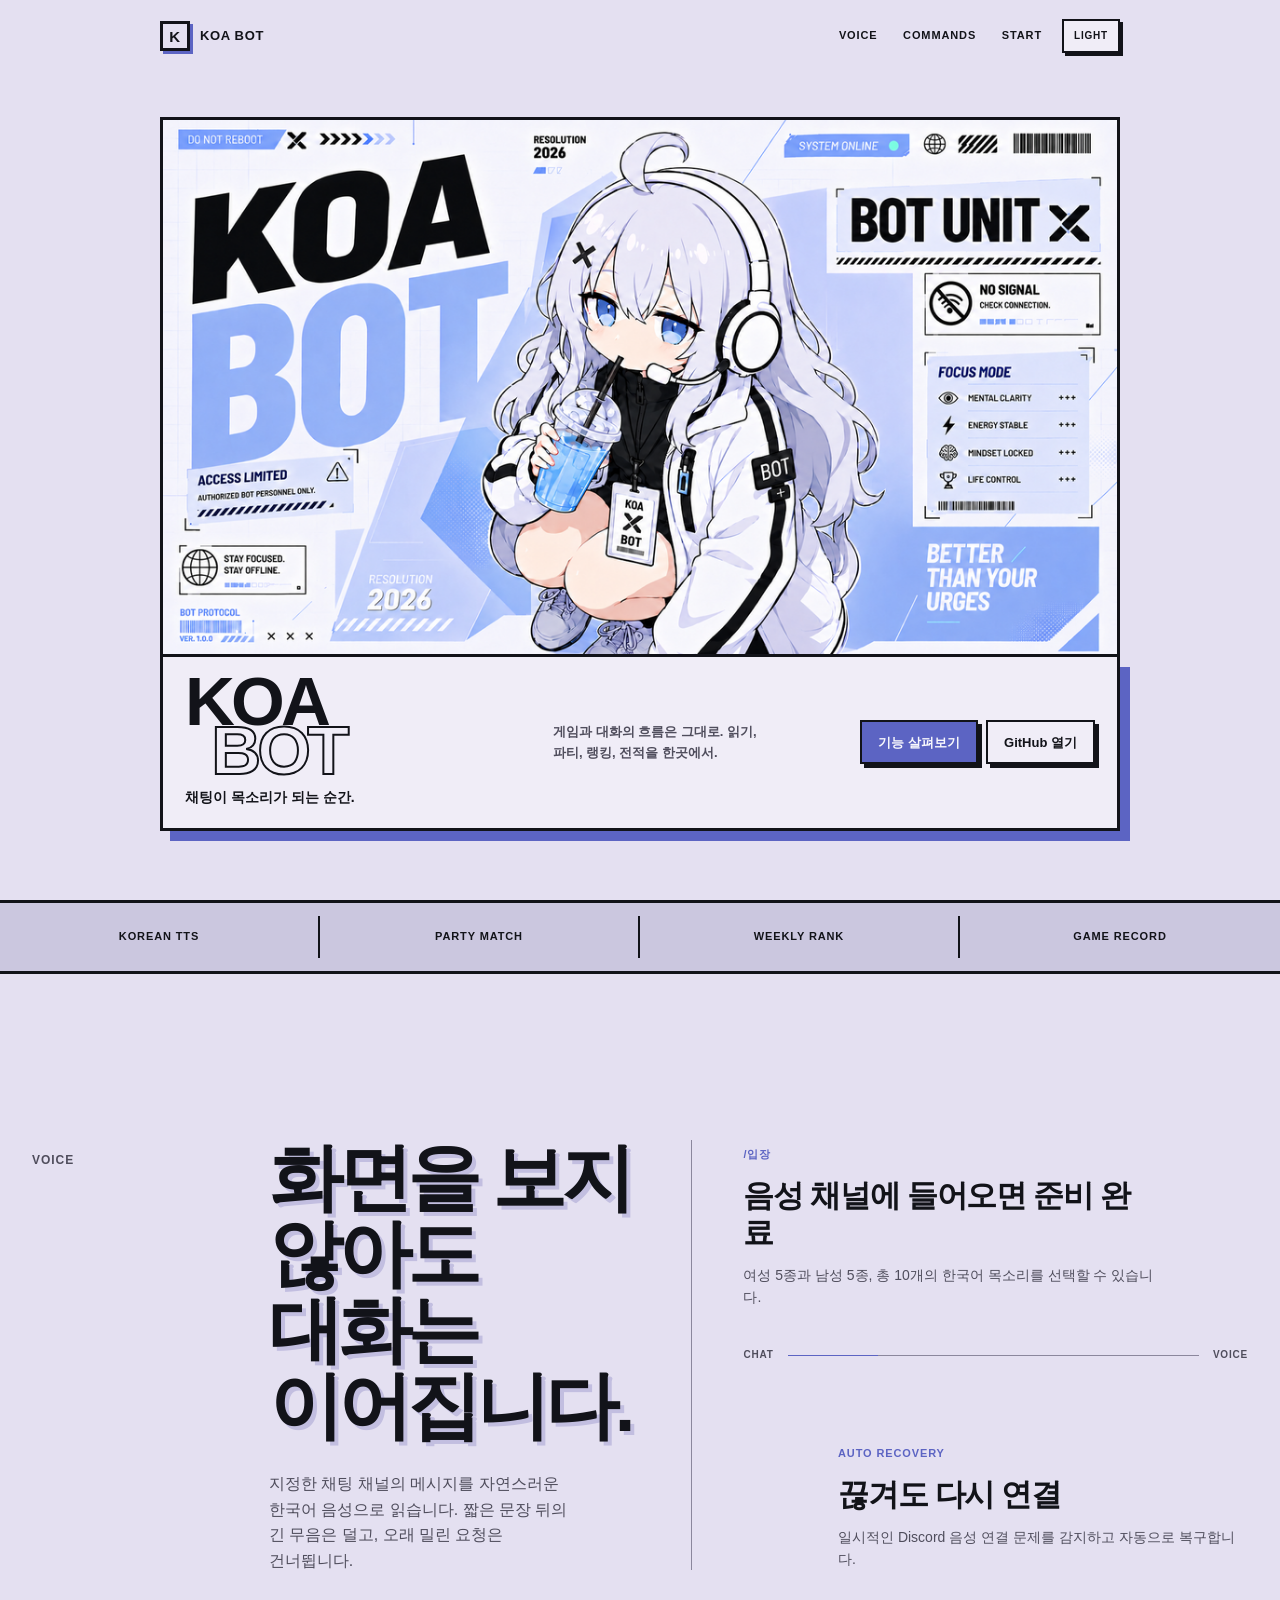
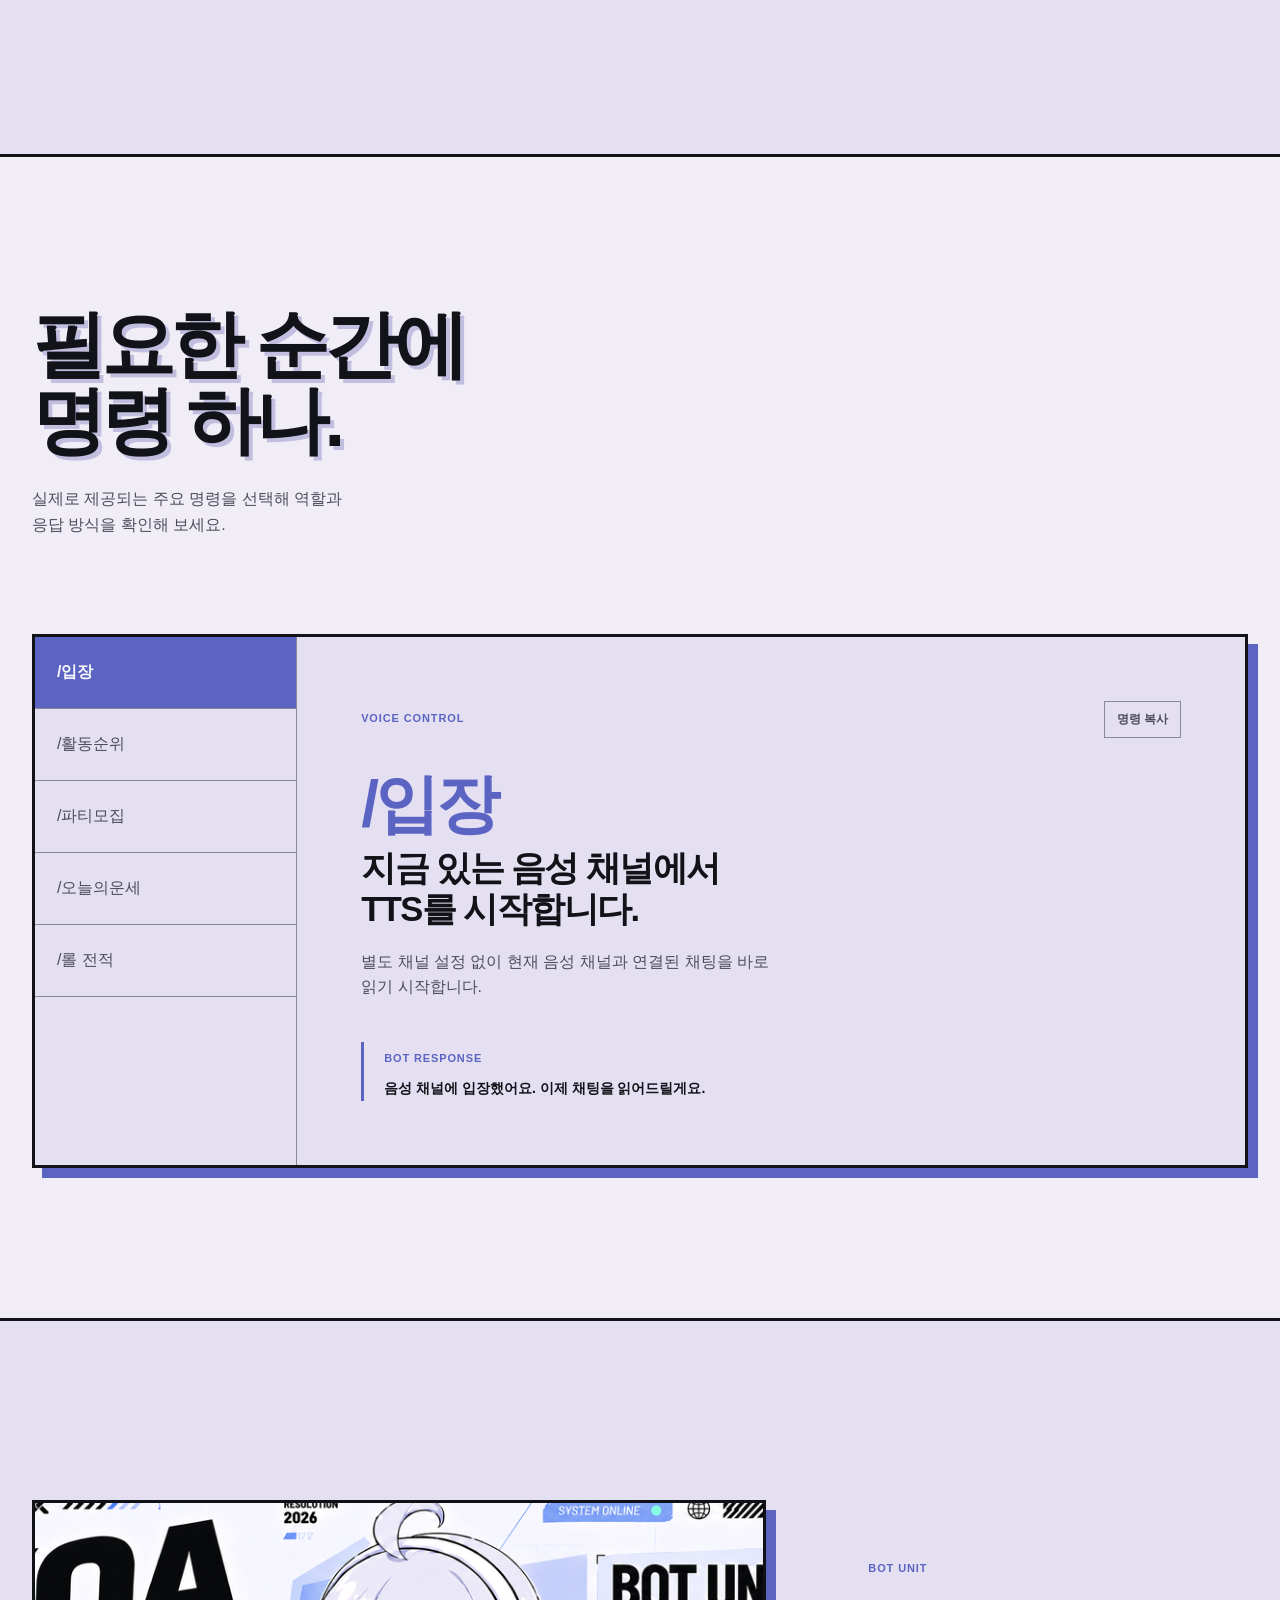
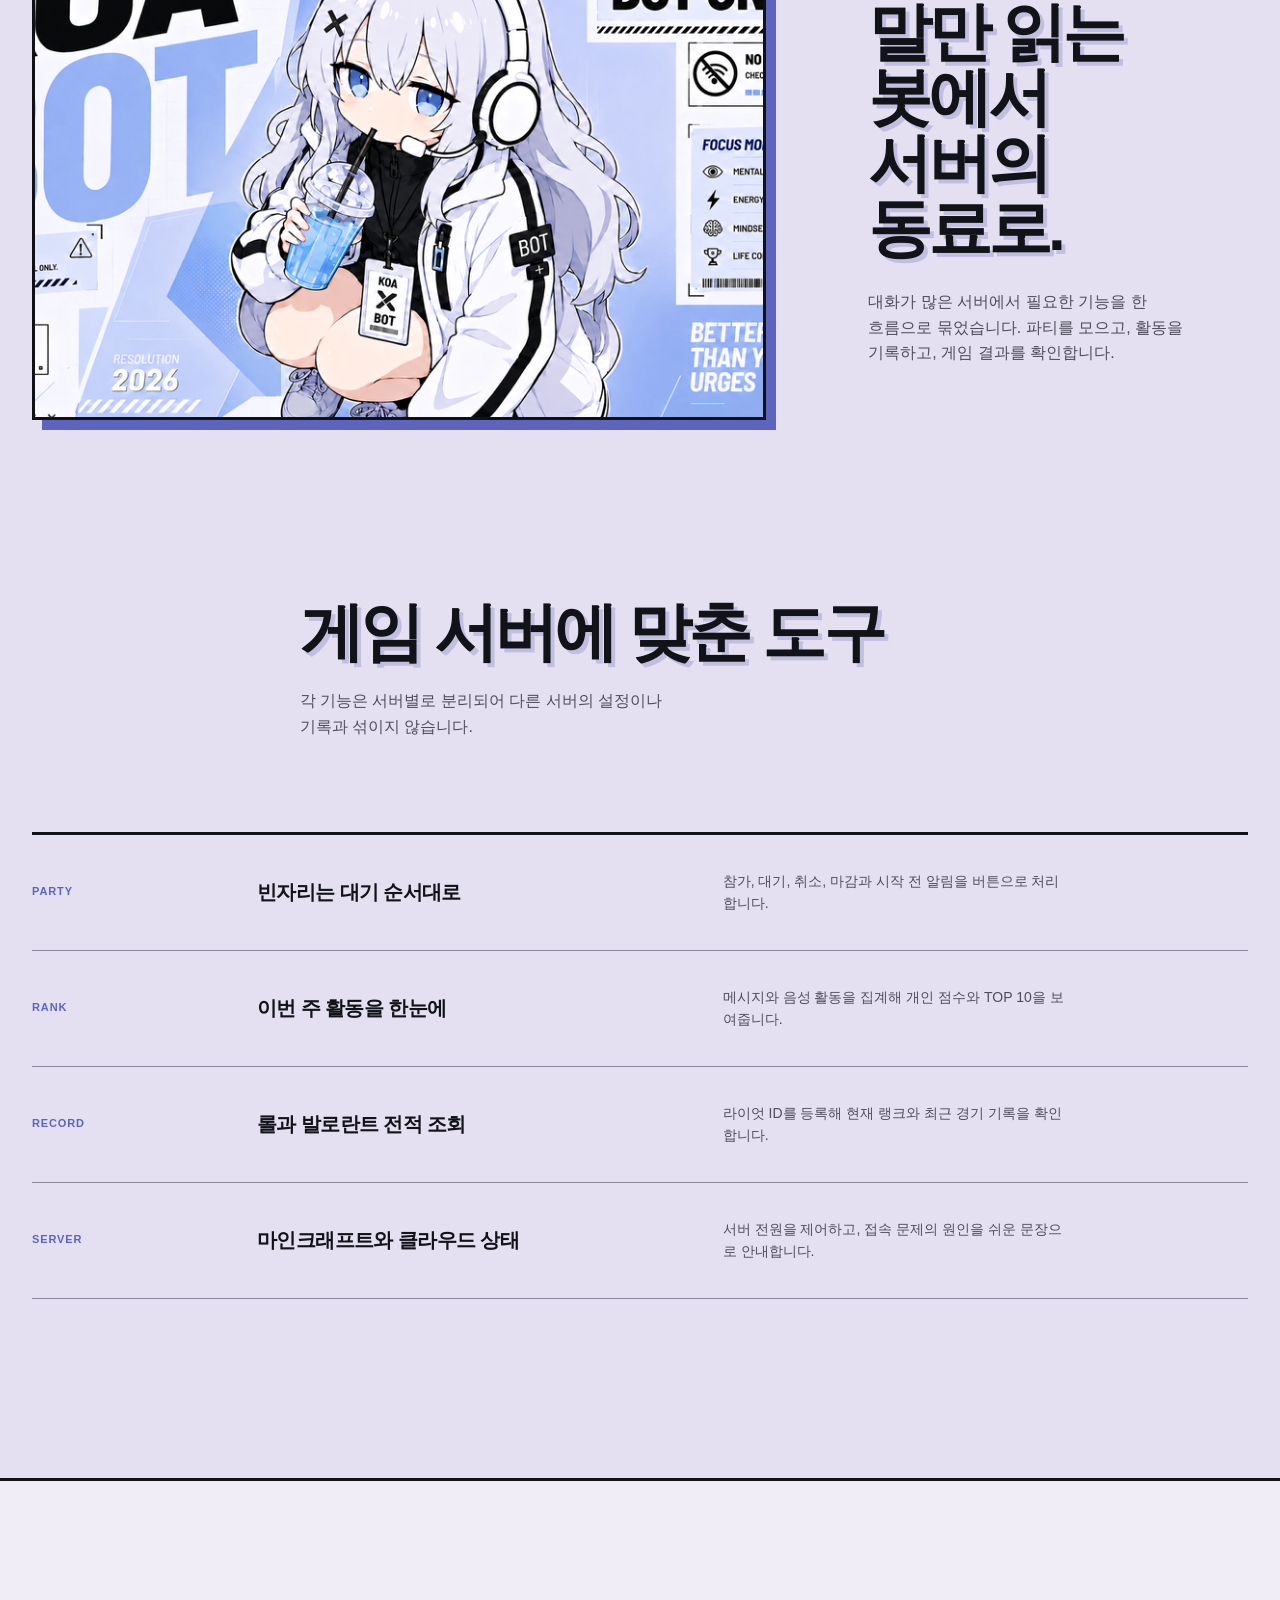
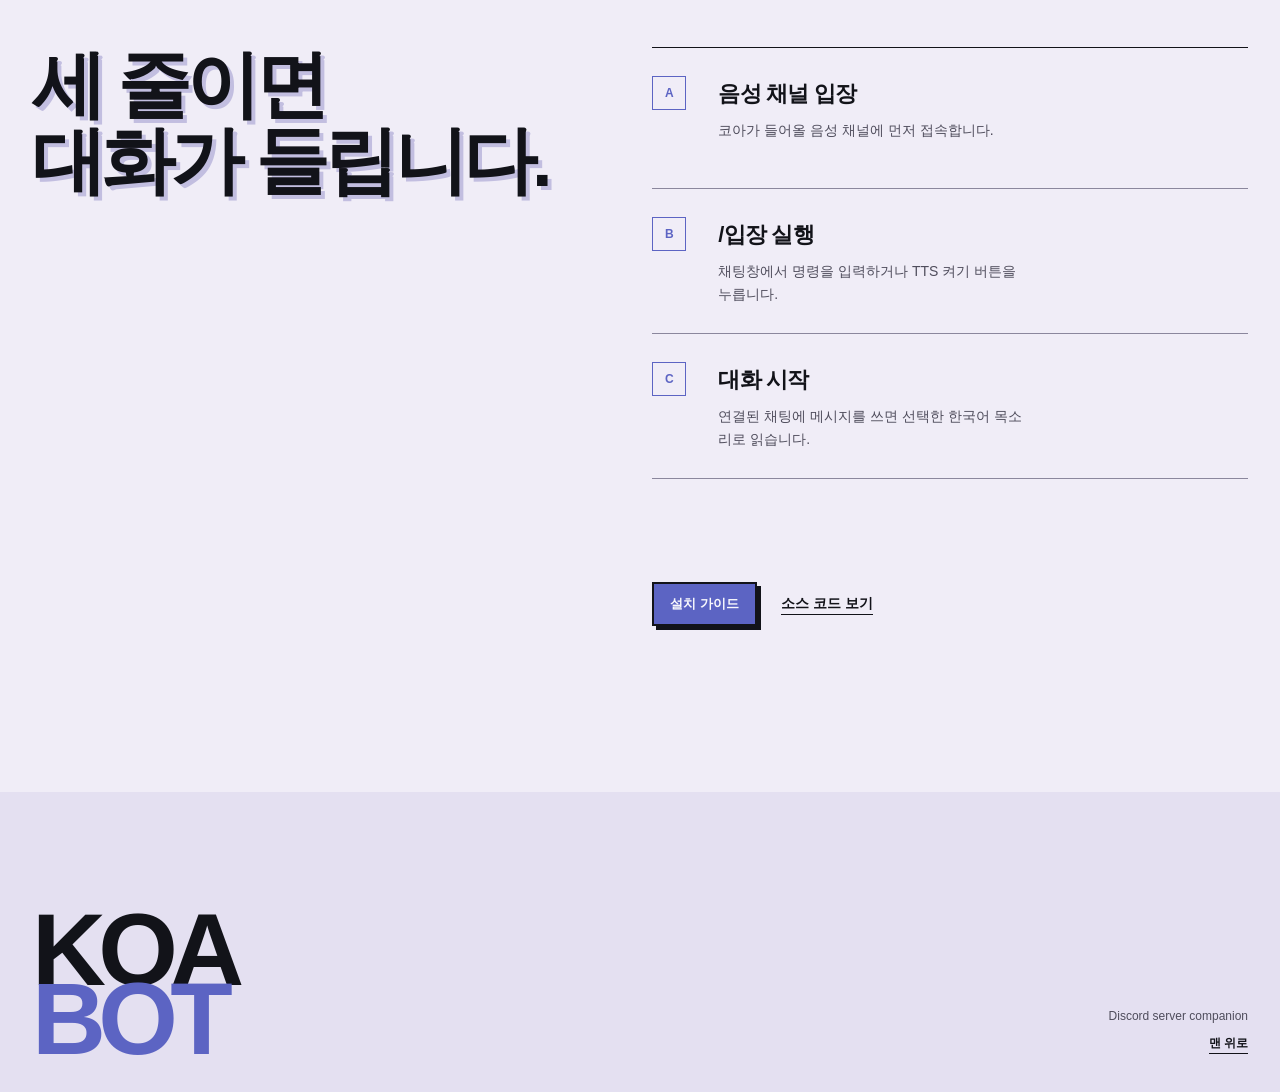
==== site/index.html @ f3f0e17a "feat: 코아 소개 페이지를 저장소에 추가한다 정적 소개 페이지(index.html/styles.css/app.js)와 배너 에셋. 브랜딩은 한국어 본문 '코아', 대형 워드마크" ====
<!doctype html>
<html lang="ko" data-theme="light">
  <head>
    <meta charset="UTF-8" />
    <meta name="viewport" content="width=device-width, initial-scale=1" />
    <meta
      name="description"
      content="채팅을 한국어 음성으로 읽고, 활동과 게임을 한곳에서 연결하는 Discord 서버 봇 코아 소개 페이지"
    />
    <meta name="theme-color" content="#e4e0f1" />
    <meta property="og:title" content="코아" />
    <meta
      property="og:description"
      content="채팅은 목소리로, 서버의 순간은 기록으로."
    />
    <meta property="og:image" content="./assets/koa-bot-banner.png" />
    <title>코아 | Discord Server Companion</title>
    <link rel="preload" as="image" href="./assets/koa-bot-banner.png" />
    <link rel="stylesheet" href="./styles.css" />
    <script src="./app.js" defer></script>
  </head>
  <body>
    <a class="skip-link" href="#main">본문으로 이동</a>

    <section class="hero" id="top" aria-labelledby="hero-title">
      <header class="site-header" aria-label="주요 메뉴">
        <a class="brand" href="#top" aria-label="코아 처음으로">
          <span class="brand-mark" aria-hidden="true">K</span>
          <span>KOA BOT</span>
        </a>

        <div class="header-actions">
          <nav class="desktop-nav" aria-label="페이지 섹션">
            <a href="#voice">VOICE</a>
            <a href="#commands">COMMANDS</a>
            <a href="#start">START</a>
          </nav>
          <button class="theme-toggle" type="button" aria-label="색상 모드 변경">
            <span class="theme-label">LIGHT</span>
          </button>
        </div>
      </header>

      <div class="hero-layout">
        <div
          class="hero-art"
          role="img"
          aria-label="라일락과 화이트 컬러의 코아 캐릭터 배너"
        ></div>

        <div class="hero-info">
          <div class="hero-copy">
            <h1 id="hero-title"><span>Koa</span><span>Bot</span></h1>
            <p>채팅이 목소리가 되는 순간.</p>
          </div>

          <div class="hero-action">
            <p>
              게임과 대화의 흐름은 그대로. 읽기, 파티, 랭킹, 전적을 한곳에서.
            </p>
            <div class="hero-links">
              <a class="button button-primary" href="#commands">기능 살펴보기</a>
              <a
                class="button button-secondary"
                href="https://github.com/enderpawar/Koa_bot"
                target="_blank"
                rel="noreferrer"
              >GitHub 열기</a>
            </div>
          </div>
        </div>
      </div>
    </section>

    <main id="main">
      <div class="capability-line" aria-label="핵심 기능">
        <span>KOREAN TTS</span>
        <span>PARTY MATCH</span>
        <span>WEEKLY RANK</span>
        <span>GAME RECORD</span>
      </div>

      <section class="voice-section section-shell" id="voice">
        <div class="section-index" aria-hidden="true">VOICE</div>
        <div class="voice-lead reveal">
          <h2>화면을 보지 않아도<br />대화는 이어집니다.</h2>
          <p>
            지정한 채팅 채널의 메시지를 자연스러운 한국어 음성으로 읽습니다.
            짧은 문장 뒤의 긴 무음은 덜고, 오래 밀린 요청은 건너뜁니다.
          </p>
        </div>

        <div class="voice-flow reveal" aria-label="TTS 처리 흐름">
          <div class="flow-copy">
            <span class="flow-command">/입장</span>
            <strong>음성 채널에 들어오면 준비 완료</strong>
            <p>여성 5종과 남성 5종, 총 10개의 한국어 목소리를 선택할 수 있습니다.</p>
          </div>
          <div class="flow-path" aria-hidden="true">
            <span>CHAT</span>
            <i></i>
            <span>VOICE</span>
          </div>
          <div class="flow-copy flow-copy-end">
            <span class="flow-command">AUTO RECOVERY</span>
            <strong>끊겨도 다시 연결</strong>
            <p>일시적인 Discord 음성 연결 문제를 감지하고 자동으로 복구합니다.</p>
          </div>
        </div>
      </section>

      <section class="command-section" id="commands">
        <div class="command-title section-shell reveal">
          <h2>필요한 순간에<br />명령 하나.</h2>
          <p>실제로 제공되는 주요 명령을 선택해 역할과 응답 방식을 확인해 보세요.</p>
        </div>

        <div class="command-workbench section-shell reveal">
          <div class="command-list" role="tablist" aria-label="코아 명령어">
            <button
              class="command-tab is-active"
              type="button"
              role="tab"
              aria-selected="true"
              aria-controls="command-output"
              id="tab-join"
              data-command="join"
            >/입장</button>
            <button
              class="command-tab"
              type="button"
              role="tab"
              aria-selected="false"
              aria-controls="command-output"
              tabindex="-1"
              id="tab-rank"
              data-command="rank"
            >/활동순위</button>
            <button
              class="command-tab"
              type="button"
              role="tab"
              aria-selected="false"
              aria-controls="command-output"
              tabindex="-1"
              id="tab-party"
              data-command="party"
            >/파티모집</button>
            <button
              class="command-tab"
              type="button"
              role="tab"
              aria-selected="false"
              aria-controls="command-output"
              tabindex="-1"
              id="tab-fortune"
              data-command="fortune"
            >/오늘의운세</button>
            <button
              class="command-tab"
              type="button"
              role="tab"
              aria-selected="false"
              aria-controls="command-output"
              tabindex="-1"
              id="tab-record"
              data-command="record"
            >/롤 전적</button>
          </div>

          <div
            class="command-output"
            id="command-output"
            role="tabpanel"
            aria-labelledby="tab-join"
            aria-live="polite"
          >
            <div class="output-meta">
              <span id="output-category">VOICE CONTROL</span>
              <button class="copy-command" type="button" data-copy-command="/입장">
                명령 복사
              </button>
            </div>
            <p class="output-command" id="output-command">/입장</p>
            <h3 id="output-title">지금 있는 음성 채널에서 TTS를 시작합니다.</h3>
            <p id="output-description">
              별도 채널 설정 없이 현재 음성 채널과 연결된 채팅을 바로 읽기 시작합니다.
            </p>
            <div class="output-result">
              <span>BOT RESPONSE</span>
              <p id="output-result">음성 채널에 입장했어요. 이제 채팅을 읽어드릴게요.</p>
            </div>
          </div>
        </div>
      </section>

      <section class="field-section section-shell" aria-labelledby="field-title">
        <div class="field-image reveal" role="img" aria-label="코아 배너 캐릭터 상세 이미지"></div>
        <div class="field-copy reveal">
          <span class="field-code" aria-hidden="true">BOT UNIT</span>
          <h2 id="field-title">말만 읽는 봇에서<br />서버의 동료로.</h2>
          <p>
            대화가 많은 서버에서 필요한 기능을 한 흐름으로 묶었습니다. 파티를 모으고,
            활동을 기록하고, 게임 결과를 확인합니다.
          </p>
        </div>
      </section>

      <section class="utility-section section-shell" aria-labelledby="utility-title">
        <div class="utility-heading reveal">
          <h2 id="utility-title">게임 서버에 맞춘 도구</h2>
          <p>각 기능은 서버별로 분리되어 다른 서버의 설정이나 기록과 섞이지 않습니다.</p>
        </div>

        <div class="utility-rows reveal">
          <article>
            <span>PARTY</span>
            <h3>빈자리는 대기 순서대로</h3>
            <p>참가, 대기, 취소, 마감과 시작 전 알림을 버튼으로 처리합니다.</p>
          </article>
          <article>
            <span>RANK</span>
            <h3>이번 주 활동을 한눈에</h3>
            <p>메시지와 음성 활동을 집계해 개인 점수와 TOP 10을 보여줍니다.</p>
          </article>
          <article>
            <span>RECORD</span>
            <h3>롤과 발로란트 전적 조회</h3>
            <p>라이엇 ID를 등록해 현재 랭크와 최근 경기 기록을 확인합니다.</p>
          </article>
          <article>
            <span>SERVER</span>
            <h3>마인크래프트와 클라우드 상태</h3>
            <p>서버 전원을 제어하고, 접속 문제의 원인을 쉬운 문장으로 안내합니다.</p>
          </article>
        </div>
      </section>

      <section class="start-section" id="start" aria-labelledby="start-title">
        <div class="section-shell">
          <div class="start-heading reveal">
            <h2 id="start-title">세 줄이면<br />대화가 들립니다.</h2>
          </div>

          <ol class="start-steps reveal">
            <li>
              <span class="step-marker" aria-hidden="true">A</span>
              <div>
                <h3>음성 채널 입장</h3>
                <p>코아가 들어올 음성 채널에 먼저 접속합니다.</p>
              </div>
            </li>
            <li>
              <span class="step-marker" aria-hidden="true">B</span>
              <div>
                <h3>/입장 실행</h3>
                <p>채팅창에서 명령을 입력하거나 TTS 켜기 버튼을 누릅니다.</p>
              </div>
            </li>
            <li>
              <span class="step-marker" aria-hidden="true">C</span>
              <div>
                <h3>대화 시작</h3>
                <p>연결된 채팅에 메시지를 쓰면 선택한 한국어 목소리로 읽습니다.</p>
              </div>
            </li>
          </ol>

          <div class="start-actions reveal">
            <a
              class="button button-primary"
              href="https://github.com/enderpawar/Koa_bot#빠른-사용법"
              target="_blank"
              rel="noreferrer"
            >설치 가이드</a>
            <a
              class="text-link"
              href="https://github.com/enderpawar/Koa_bot"
              target="_blank"
              rel="noreferrer"
            >소스 코드 보기</a>
          </div>
        </div>
      </section>
    </main>

    <footer class="site-footer">
      <div class="footer-brand">
        <span>KOA</span>
        <span>BOT</span>
      </div>
      <div class="footer-meta">
        <p>Discord server companion</p>
        <a href="#top">맨 위로</a>
      </div>
    </footer>
  </body>
</html>
---- site/styles.css ----
:root {
  color-scheme: light dark;
  --bg: #e4e0f1;
  --surface: #f0edf7;
  --surface-strong: #cbc7df;
  --ink: #121319;
  --muted: #4f4d5c;
  --line: #8b879d;
  --accent: #5c64c3;
  --accent-soft: #c2bee0;
  --button-ink: #f8f8fc;
  --hero-canvas: #e4e0f1;
  --header-ink: #111217;
  --max-width: 1440px;
  --header-height: 72px;
  --ease: cubic-bezier(0.16, 1, 0.3, 1);
}

@media (prefers-color-scheme: dark) {
  :root {
    --bg: #1a1923;
    --surface: #252332;
    --surface-strong: #343045;
    --ink: #f0edf7;
    --muted: #c2bed0;
    --line: #716c82;
    --accent: #b2b4ef;
    --accent-soft: #494660;
    --button-ink: #171823;
    --hero-canvas: #201e2b;
  }
}

:root[data-theme="light"] {
  color-scheme: light;
  --bg: #e4e0f1;
  --surface: #f0edf7;
  --surface-strong: #cbc7df;
  --ink: #121319;
  --muted: #4f4d5c;
  --line: #8b879d;
  --accent: #5c64c3;
  --accent-soft: #c2bee0;
  --button-ink: #f8f8fc;
  --hero-canvas: #e4e0f1;
}

:root[data-theme="dark"] {
  color-scheme: dark;
  --bg: #1a1923;
  --surface: #252332;
  --surface-strong: #343045;
  --ink: #f0edf7;
  --muted: #c2bed0;
  --line: #716c82;
  --accent: #b2b4ef;
  --accent-soft: #494660;
  --button-ink: #171823;
  --hero-canvas: #201e2b;
}

* {
  box-sizing: border-box;
}

::selection {
  background: var(--ink);
  color: var(--bg);
}

html {
  scroll-behavior: smooth;
  background: var(--bg);
}

body {
  margin: 0;
  overflow-x: hidden;
  background: var(--bg);
  color: var(--ink);
  font-family: "Pretendard Variable", Pretendard, "Noto Sans KR", "Malgun Gothic", sans-serif;
  font-size: 16px;
  line-height: 1.6;
  text-rendering: optimizeLegibility;
  transition: background-color 240ms ease, color 240ms ease;
}

h1,
h2,
h3,
strong {
  font-family: Bahnschrift, "Arial Narrow", "Pretendard Variable", sans-serif;
}

button,
a {
  -webkit-tap-highlight-color: transparent;
}

a {
  color: inherit;
  text-decoration: none;
}

button {
  color: inherit;
  font: inherit;
}

button:focus-visible,
a:focus-visible {
  outline: 3px solid var(--accent);
  outline-offset: 4px;
}

.skip-link {
  position: fixed;
  top: 12px;
  left: 12px;
  z-index: 100;
  padding: 10px 14px;
  transform: translateY(-150%);
  background: var(--ink);
  color: var(--bg);
  font-weight: 700;
}

.skip-link:focus {
  transform: translateY(0);
}

.section-shell {
  width: min(calc(100% - 64px), var(--max-width));
  margin-inline: auto;
}

.hero {
  position: relative;
  display: flex;
  min-height: 100dvh;
  overflow: hidden;
  background: var(--hero-canvas);
  color: var(--ink);
  flex-direction: column;
  isolation: isolate;
}

.site-header {
  position: relative;
  z-index: 2;
  display: flex;
  width: min(960px, calc(100% - 64px), 112dvh);
  height: var(--header-height);
  margin-inline: auto;
  align-items: center;
  justify-content: space-between;
  flex: 0 0 var(--header-height);
}

.brand {
  display: inline-flex;
  width: fit-content;
  align-items: center;
  gap: 10px;
  font-family: Bahnschrift, "Arial Narrow", sans-serif;
  font-size: 13px;
  font-weight: 800;
  letter-spacing: 0.05em;
}

.brand-mark {
  display: grid;
  width: 30px;
  height: 30px;
  border: 3px solid currentColor;
  box-shadow: 3px 3px 0 var(--accent);
  place-items: center;
  font-size: 15px;
  line-height: 1;
}

.header-actions {
  display: flex;
  align-items: center;
  justify-content: flex-end;
  gap: 20px;
}

.desktop-nav {
  display: flex;
  align-items: center;
  gap: clamp(14px, 2vw, 30px);
  font-family: Bahnschrift, "Arial Narrow", sans-serif;
  font-size: 11px;
  font-weight: 700;
  letter-spacing: 0.08em;
}

.desktop-nav a {
  border-bottom: 1px solid transparent;
  transition: border-color 180ms ease;
}

.desktop-nav a:hover {
  border-bottom-color: currentColor;
}

.theme-toggle {
  min-width: 58px;
  border: 2px solid currentColor;
  border-radius: 0;
  padding: 7px 10px;
  background: var(--surface);
  color: var(--ink);
  cursor: pointer;
  font-family: Bahnschrift, "Arial Narrow", sans-serif;
  font-size: 10px;
  font-weight: 800;
  letter-spacing: 0.08em;
  transition: transform 180ms var(--ease), background-color 180ms ease;
  box-shadow: 3px 3px 0 var(--ink);
}

.theme-toggle:hover {
  background: var(--surface-strong);
}

.theme-toggle:active {
  transform: translate(2px, 2px);
  box-shadow: 1px 1px 0 var(--ink);
}

.hero-layout {
  display: flex;
  width: min(960px, calc(100% - 64px), 112dvh);
  margin-inline: auto;
  padding-bottom: 24px;
  flex: 1;
  flex-direction: column;
  justify-content: center;
}

.hero-art {
  width: 100%;
  border: 3px solid var(--ink);
  aspect-ratio: 16 / 9;
  background-image: url("./assets/koa-bot-banner.png");
  background-position: center;
  background-repeat: no-repeat;
  background-size: 100% auto;
  animation: hero-poster-in 720ms var(--ease) both;
}

.hero-info {
  display: grid;
  min-height: 118px;
  border: 3px solid var(--ink);
  border-top: 0;
  padding: 20px 22px;
  background: var(--surface);
  box-shadow: 10px 10px 0 var(--accent);
  grid-template-columns: minmax(190px, 0.7fr) minmax(0, 1.3fr);
  gap: clamp(32px, 6vw, 76px);
  align-items: center;
}

.hero-copy {
  padding: 0;
  animation: hero-in-left 820ms var(--ease) both;
}

.hero-copy h1 {
  width: fit-content;
  margin: 0 0 10px;
  font-family: Bahnschrift, "Arial Narrow", sans-serif;
  font-size: clamp(44px, 5.4vw, 72px);
  font-stretch: condensed;
  font-weight: 900;
  letter-spacing: -0.055em;
  line-height: 0.72;
  text-transform: uppercase;
}

.hero-copy h1 span {
  display: block;
}

.hero-copy h1 span:last-child {
  margin-left: 0.38em;
  color: var(--surface);
  -webkit-text-stroke: 2px var(--ink);
}

.hero-copy p {
  margin: 0;
  font-size: 14px;
  font-weight: 700;
}

.hero-action {
  display: flex;
  width: 100%;
  padding: 0;
  align-items: center;
  justify-content: space-between;
  gap: 24px;
  animation: hero-in-right 820ms 100ms var(--ease) both;
}

.hero-action > p {
  max-width: 29ch;
  margin: 0;
  color: var(--muted);
  font-size: 13px;
  font-weight: 600;
  line-height: 1.65;
}

.hero-links {
  display: flex;
  flex-wrap: nowrap;
  gap: 8px;
}

.button {
  display: inline-flex;
  min-height: 44px;
  align-items: center;
  justify-content: center;
  border: 2px solid var(--ink);
  border-radius: 0;
  padding: 10px 16px;
  font-size: 13px;
  font-weight: 800;
  line-height: 1;
  white-space: nowrap;
  transition: transform 180ms var(--ease), background-color 180ms ease, color 180ms ease;
  box-shadow: 4px 4px 0 var(--ink);
}

.button:active {
  transform: translate(3px, 3px);
  box-shadow: 1px 1px 0 var(--ink);
}

.button-primary {
  background: var(--accent);
  color: var(--button-ink);
}

.button-primary:hover {
  background: color-mix(in srgb, var(--accent) 84%, var(--ink));
}

.button-secondary {
  border-color: currentColor;
  background: transparent;
  color: var(--ink);
}

.button-secondary:hover {
  background: var(--ink);
  color: var(--bg);
}

.capability-line {
  display: grid;
  min-height: 74px;
  border-block: 3px solid var(--ink);
  grid-template-columns: repeat(4, 1fr);
  align-items: center;
  background: var(--surface-strong);
  color: var(--ink);
  font-family: Bahnschrift, "Arial Narrow", sans-serif;
  font-size: 11px;
  font-weight: 700;
  letter-spacing: 0.08em;
}

.capability-line span {
  display: grid;
  min-height: 42px;
  border-right: 2px solid var(--ink);
  place-items: center;
}

.capability-line span:last-child {
  border-right: 0;
}

.voice-section {
  position: relative;
  display: grid;
  min-height: 780px;
  padding-block: clamp(96px, 13vw, 180px);
  grid-template-columns: minmax(100px, 0.6fr) minmax(320px, 1.2fr) minmax(420px, 1.8fr);
  gap: clamp(20px, 4vw, 72px);
  align-items: start;
}

.section-index {
  padding-top: 11px;
  color: var(--muted);
  font-family: Bahnschrift, "Arial Narrow", sans-serif;
  font-size: 12px;
  font-weight: 700;
  letter-spacing: 0.08em;
}

.voice-lead h2,
.command-title h2,
.field-copy h2,
.start-heading h2 {
  margin: 0;
  font-size: clamp(42px, 5.8vw, 82px);
  font-weight: 850;
  letter-spacing: -0.065em;
  line-height: 1.02;
  word-break: keep-all;
  text-shadow: 4px 4px 0 var(--accent-soft);
}

.voice-lead p {
  max-width: 34ch;
  margin: 28px 0 0;
  color: var(--muted);
  word-break: keep-all;
}

.voice-flow {
  display: grid;
  min-height: 430px;
  border-left: 1px solid var(--line);
  padding-left: clamp(24px, 4vw, 64px);
  grid-template-rows: 1fr auto 1fr;
  gap: 28px;
}

.flow-copy {
  max-width: 410px;
}

.flow-copy-end {
  align-self: end;
  justify-self: end;
}

.flow-command,
.field-code,
.output-meta,
.output-result > span,
.utility-rows article > span {
  color: var(--accent);
  font-family: Bahnschrift, "Arial Narrow", sans-serif;
  font-size: 11px;
  font-weight: 800;
  letter-spacing: 0.08em;
}

.flow-copy strong {
  display: block;
  margin-top: 12px;
  font-size: clamp(22px, 2.4vw, 34px);
  letter-spacing: -0.04em;
  line-height: 1.2;
}

.flow-copy p {
  margin: 12px 0 0;
  color: var(--muted);
  font-size: 14px;
}

.flow-path {
  display: grid;
  grid-template-columns: auto 1fr auto;
  align-items: center;
  gap: 14px;
  color: var(--muted);
  font-family: Bahnschrift, "Arial Narrow", sans-serif;
  font-size: 10px;
  font-weight: 700;
  letter-spacing: 0.08em;
}

.flow-path i {
  position: relative;
  display: block;
  height: 1px;
  overflow: hidden;
  background: var(--line);
}

.flow-path i::after {
  position: absolute;
  top: 0;
  left: 0;
  width: 22%;
  height: 1px;
  background: var(--accent);
  content: "";
  animation: signal 2.2s var(--ease) infinite;
}

.command-section {
  border-block: 3px solid var(--ink);
  padding-block: clamp(88px, 12vw, 150px);
  background: var(--surface);
}

.command-title p {
  max-width: 36ch;
  margin: 28px 0 0;
  color: var(--muted);
  word-break: keep-all;
}

.command-workbench {
  display: grid;
  min-height: 470px;
  margin-top: clamp(56px, 8vw, 96px);
  border: 3px solid var(--ink);
  background: var(--bg);
  box-shadow: 10px 10px 0 var(--accent);
  grid-template-columns: minmax(190px, 0.65fr) minmax(0, 2.35fr);
}

.command-list {
  display: flex;
  border-right: 1px solid var(--line);
  flex-direction: column;
}

.command-tab {
  position: relative;
  min-height: 72px;
  border: 0;
  border-bottom: 1px solid var(--line);
  border-radius: 0;
  padding: 0 22px;
  background: transparent;
  color: var(--muted);
  cursor: pointer;
  text-align: left;
  transition: background-color 180ms ease, color 180ms ease, padding-left 240ms var(--ease);
}

.command-tab:hover {
  color: var(--ink);
  padding-left: 28px;
}

.command-tab.is-active {
  background: var(--accent);
  color: var(--button-ink);
  font-weight: 800;
}

.command-tab:active {
  transform: translateY(1px);
}

.command-output {
  position: relative;
  display: flex;
  overflow: hidden;
  padding: clamp(32px, 5vw, 70px);
  flex-direction: column;
  justify-content: center;
}

.command-output.is-switching > * {
  animation: output-change 360ms var(--ease) both;
}

.output-meta {
  display: flex;
  align-items: center;
  justify-content: space-between;
}

.copy-command {
  border: 1px solid var(--line);
  border-radius: 0;
  padding: 8px 12px;
  background: transparent;
  color: var(--muted);
  cursor: pointer;
  font-family: inherit;
  font-size: 12px;
  transition: background-color 180ms ease, color 180ms ease;
}

.copy-command:hover {
  background: var(--ink);
  color: var(--bg);
}

.copy-command:active {
  transform: translateY(1px);
}

.output-command {
  margin: 34px 0 12px;
  color: var(--accent);
  font-family: Bahnschrift, "Arial Narrow", sans-serif;
  font-size: clamp(36px, 5vw, 72px);
  font-weight: 800;
  letter-spacing: -0.055em;
  line-height: 1;
}

.command-output h3 {
  max-width: 22ch;
  margin: 0;
  font-size: clamp(22px, 2.7vw, 38px);
  letter-spacing: -0.045em;
  line-height: 1.2;
  word-break: keep-all;
}

.command-output > p:not(.output-command) {
  max-width: 48ch;
  margin: 18px 0 0;
  color: var(--muted);
  word-break: keep-all;
}

.output-result {
  max-width: 560px;
  margin-top: 42px;
  border-left: 3px solid var(--accent);
  padding: 2px 0 2px 20px;
}

.output-result p {
  margin: 7px 0 0;
  font-size: 14px;
  font-weight: 650;
}

.field-section {
  display: grid;
  min-height: 720px;
  padding-block: clamp(96px, 14vw, 180px);
  grid-template-columns: minmax(420px, 1.45fr) minmax(320px, 0.75fr);
  gap: clamp(48px, 8vw, 120px);
  align-items: center;
}

.field-image {
  min-height: 520px;
  border: 3px solid var(--ink);
  background-image: url("./assets/koa-bot-banner.png");
  background-position: 52% center;
  background-size: auto 108%;
  filter: saturate(0.92) contrast(1.02);
  box-shadow: 10px 10px 0 var(--accent);
}

.field-copy {
  max-width: 520px;
}

.field-copy h2 {
  margin-top: 20px;
  font-size: clamp(40px, 5vw, 68px);
}

.field-copy p {
  max-width: 38ch;
  margin: 28px 0 0;
  color: var(--muted);
  word-break: keep-all;
}

.utility-section {
  padding-block: 0 clamp(100px, 14vw, 180px);
}

.utility-heading {
  max-width: 680px;
  margin-left: 22%;
}

.utility-heading h2 {
  margin: 0;
  font-size: clamp(38px, 5vw, 68px);
  letter-spacing: -0.06em;
  line-height: 1.05;
  text-shadow: 4px 4px 0 var(--accent-soft);
}

.utility-heading p {
  max-width: 42ch;
  margin: 22px 0 0;
  color: var(--muted);
  word-break: keep-all;
}

.utility-rows {
  margin-top: clamp(56px, 8vw, 92px);
  border-top: 3px solid var(--ink);
}

.utility-rows article {
  display: grid;
  min-height: 116px;
  border-bottom: 1px solid var(--line);
  padding: 26px 0;
  grid-template-columns: minmax(100px, 0.45fr) minmax(240px, 1fr) minmax(280px, 1.2fr);
  gap: 28px;
  align-items: center;
}

.utility-rows h3,
.utility-rows p {
  margin: 0;
}

.utility-rows h3 {
  font-size: 20px;
  letter-spacing: -0.03em;
}

.utility-rows p {
  max-width: 44ch;
  color: var(--muted);
  font-size: 14px;
}

.start-section {
  border-top: 3px solid var(--ink);
  padding-block: clamp(96px, 13vw, 170px);
  background: var(--surface);
}

.start-section .section-shell {
  display: grid;
  grid-template-columns: minmax(320px, 1fr) minmax(440px, 1.15fr);
  gap: clamp(48px, 8vw, 120px);
}

.start-heading h2 {
  position: sticky;
  top: 100px;
}

.start-steps {
  margin: 0;
  padding: 0;
  list-style: none;
}

.start-steps li {
  display: grid;
  min-height: 142px;
  border-bottom: 1px solid var(--line);
  padding: 28px 0;
  grid-template-columns: 44px 1fr;
  gap: 22px;
  align-items: start;
}

.start-steps li:first-child {
  border-top: 1px solid var(--ink);
}

.step-marker {
  display: grid;
  width: 34px;
  height: 34px;
  border: 1px solid var(--accent);
  place-items: center;
  color: var(--accent);
  font-family: Bahnschrift, "Arial Narrow", sans-serif;
  font-size: 12px;
  font-weight: 800;
}

.start-steps h3,
.start-steps p {
  margin: 0;
}

.start-steps h3 {
  font-size: 22px;
  letter-spacing: -0.035em;
}

.start-steps p {
  max-width: 40ch;
  margin-top: 8px;
  color: var(--muted);
  font-size: 14px;
}

.start-actions {
  display: flex;
  grid-column: 2;
  align-items: center;
  gap: 24px;
}

.text-link {
  border-bottom: 1px solid currentColor;
  font-size: 14px;
  font-weight: 700;
}

.site-footer {
  display: grid;
  width: min(calc(100% - 64px), var(--max-width));
  min-height: 300px;
  margin-inline: auto;
  padding-block: 58px 38px;
  grid-template-columns: 1fr auto;
  align-items: end;
}

.footer-brand {
  display: flex;
  flex-direction: column;
  font-family: Bahnschrift, "Arial Narrow", sans-serif;
  font-size: clamp(64px, 8vw, 112px);
  font-stretch: condensed;
  font-weight: 900;
  letter-spacing: -0.075em;
  line-height: 0.68;
}

.footer-brand span:last-child {
  color: var(--accent);
}

.footer-meta {
  display: flex;
  align-items: flex-end;
  flex-direction: column;
  gap: 8px;
  color: var(--muted);
  font-size: 12px;
}

.footer-meta p {
  margin: 0;
}

.footer-meta a {
  border-bottom: 1px solid currentColor;
  color: var(--ink);
  font-weight: 700;
}

.reveal {
  opacity: 0;
  transform: translateY(28px);
  transition: opacity 700ms var(--ease), transform 700ms var(--ease);
}

.reveal.is-visible {
  opacity: 1;
  transform: translateY(0);
}

@keyframes hero-in-left {
  from {
    opacity: 0;
    transform: translateX(-24px);
  }
  to {
    opacity: 1;
    transform: translateX(0);
  }
}

@keyframes hero-poster-in {
  from {
    opacity: 0;
    transform: translateY(12px);
  }
  to {
    opacity: 1;
    transform: translateY(0);
  }
}

@keyframes hero-in-right {
  from {
    opacity: 0;
    transform: translateX(24px);
  }
  to {
    opacity: 1;
    transform: translateX(0);
  }
}

@keyframes signal {
  from {
    transform: translateX(-100%);
  }
  to {
    transform: translateX(550%);
  }
}

@keyframes output-change {
  from {
    opacity: 0;
    transform: translateY(10px);
  }
  to {
    opacity: 1;
    transform: translateY(0);
  }
}

@media (max-width: 1050px) {
  .desktop-nav {
    display: none;
  }

  .voice-section {
    grid-template-columns: 70px minmax(280px, 1fr) minmax(360px, 1.25fr);
    gap: 28px;
  }

  .field-section {
    grid-template-columns: 1.2fr 0.8fr;
  }
}

@media (max-width: 980px) {
  .section-shell,
  .site-footer {
    width: min(calc(100% - 32px), var(--max-width));
  }

  .hero {
    min-height: 100dvh;
  }

  .site-header {
    width: min(960px, calc(100% - 32px), 112dvh);
    height: 58px;
    flex-basis: 58px;
  }

  .brand {
    font-size: 11px;
  }

  .brand-mark {
    width: 26px;
    height: 26px;
    border-width: 2px;
    font-size: 12px;
  }

  .header-actions {
    margin-left: auto;
  }

  .theme-toggle {
    min-width: 52px;
    padding: 6px 8px;
  }

  .hero-layout {
    width: min(960px, calc(100% - 32px), 112dvh);
    padding: 0 0 30px;
    color: var(--ink);
    justify-content: flex-start;
  }

  .hero-art {
    flex: 0 0 auto;
  }

  .hero-info {
    display: block;
    min-height: auto;
    padding: 22px 18px 28px;
    box-shadow: 7px 7px 0 var(--accent);
  }

  .hero-copy,
  .hero-action {
    padding: 0;
    animation: none;
  }

  .hero-copy {
    margin-bottom: 20px;
  }

  .hero-copy h1 {
    font-size: clamp(38px, 12vw, 56px);
  }

  .hero-copy p {
    margin-top: 8px;
    color: var(--muted);
  }

  .hero-action > p {
    max-width: 34ch;
    color: var(--muted);
    font-size: 14px;
  }

  .hero-action {
    align-items: flex-start;
    flex-direction: column;
  }

  .button-secondary {
    border-color: var(--ink);
    color: var(--ink);
  }

  .capability-line {
    min-height: auto;
    overflow-x: auto;
    grid-template-columns: repeat(4, minmax(150px, 1fr));
    scrollbar-width: none;
  }

  .capability-line::-webkit-scrollbar {
    display: none;
  }

  .capability-line span {
    min-height: 58px;
  }

  .voice-section,
  .command-title,
  .field-section,
  .start-section .section-shell {
    display: block;
  }

  .voice-section {
    min-height: auto;
    padding-block: 88px;
  }

  .section-index {
    display: none;
  }

  .voice-lead h2,
  .command-title h2,
  .field-copy h2,
  .start-heading h2 {
    font-size: clamp(38px, 11vw, 56px);
  }

  .voice-lead p {
    margin-top: 22px;
  }

  .voice-flow {
    min-height: auto;
    margin-top: 64px;
    border-top: 1px solid var(--line);
    border-left: 0;
    padding: 32px 0 0;
  }

  .flow-copy-end {
    justify-self: start;
  }

  .command-section {
    padding-block: 84px;
  }

  .command-title p {
    margin: 24px 0 0;
  }

  .command-workbench {
    display: block;
    min-height: auto;
    margin-top: 54px;
  }

  .command-list {
    overflow-x: auto;
    border-right: 0;
    flex-direction: row;
    scrollbar-width: none;
  }

  .command-list::-webkit-scrollbar {
    display: none;
  }

  .command-tab {
    min-width: max-content;
    min-height: 54px;
    border-right: 1px solid var(--line);
    padding-inline: 18px;
  }

  .command-tab:hover {
    padding-left: 18px;
  }

  .command-output {
    min-height: 430px;
    border-top: 1px solid var(--line);
    padding: 38px 0 0;
    justify-content: flex-start;
  }

  .output-command {
    margin-top: 40px;
  }

  .field-section {
    min-height: auto;
    padding-block: 88px;
  }

  .field-image {
    min-height: 72vw;
    background-position: 50% center;
    background-size: auto 110%;
  }

  .field-copy {
    margin-top: 48px;
  }

  .utility-section {
    padding-bottom: 100px;
  }

  .utility-heading {
    margin-left: 0;
  }

  .utility-rows article {
    display: block;
    min-height: auto;
    padding: 28px 0;
  }

  .utility-rows h3 {
    margin-top: 10px;
  }

  .utility-rows p {
    margin-top: 8px;
  }

  .start-section {
    padding-block: 86px;
  }

  .start-heading h2 {
    position: static;
  }

  .start-steps {
    margin-top: 58px;
  }

  .start-actions {
    margin-top: 36px;
  }

  .site-footer {
    min-height: 250px;
    grid-template-columns: 1fr;
    gap: 54px;
  }

  .footer-brand {
    font-size: clamp(70px, 24vw, 120px);
  }

  .footer-meta {
    align-items: flex-start;
  }
}

@media (prefers-reduced-motion: reduce) {
  html {
    scroll-behavior: auto;
  }

  *,
  *::before,
  *::after {
    animation-duration: 0.01ms !important;
    animation-iteration-count: 1 !important;
    scroll-behavior: auto !important;
    transition-duration: 0.01ms !important;
  }

  .reveal {
    opacity: 1;
    transform: none;
  }
}

@media (prefers-reduced-transparency: reduce) {
  .theme-toggle {
    background: #f4f5fb;
  }
}
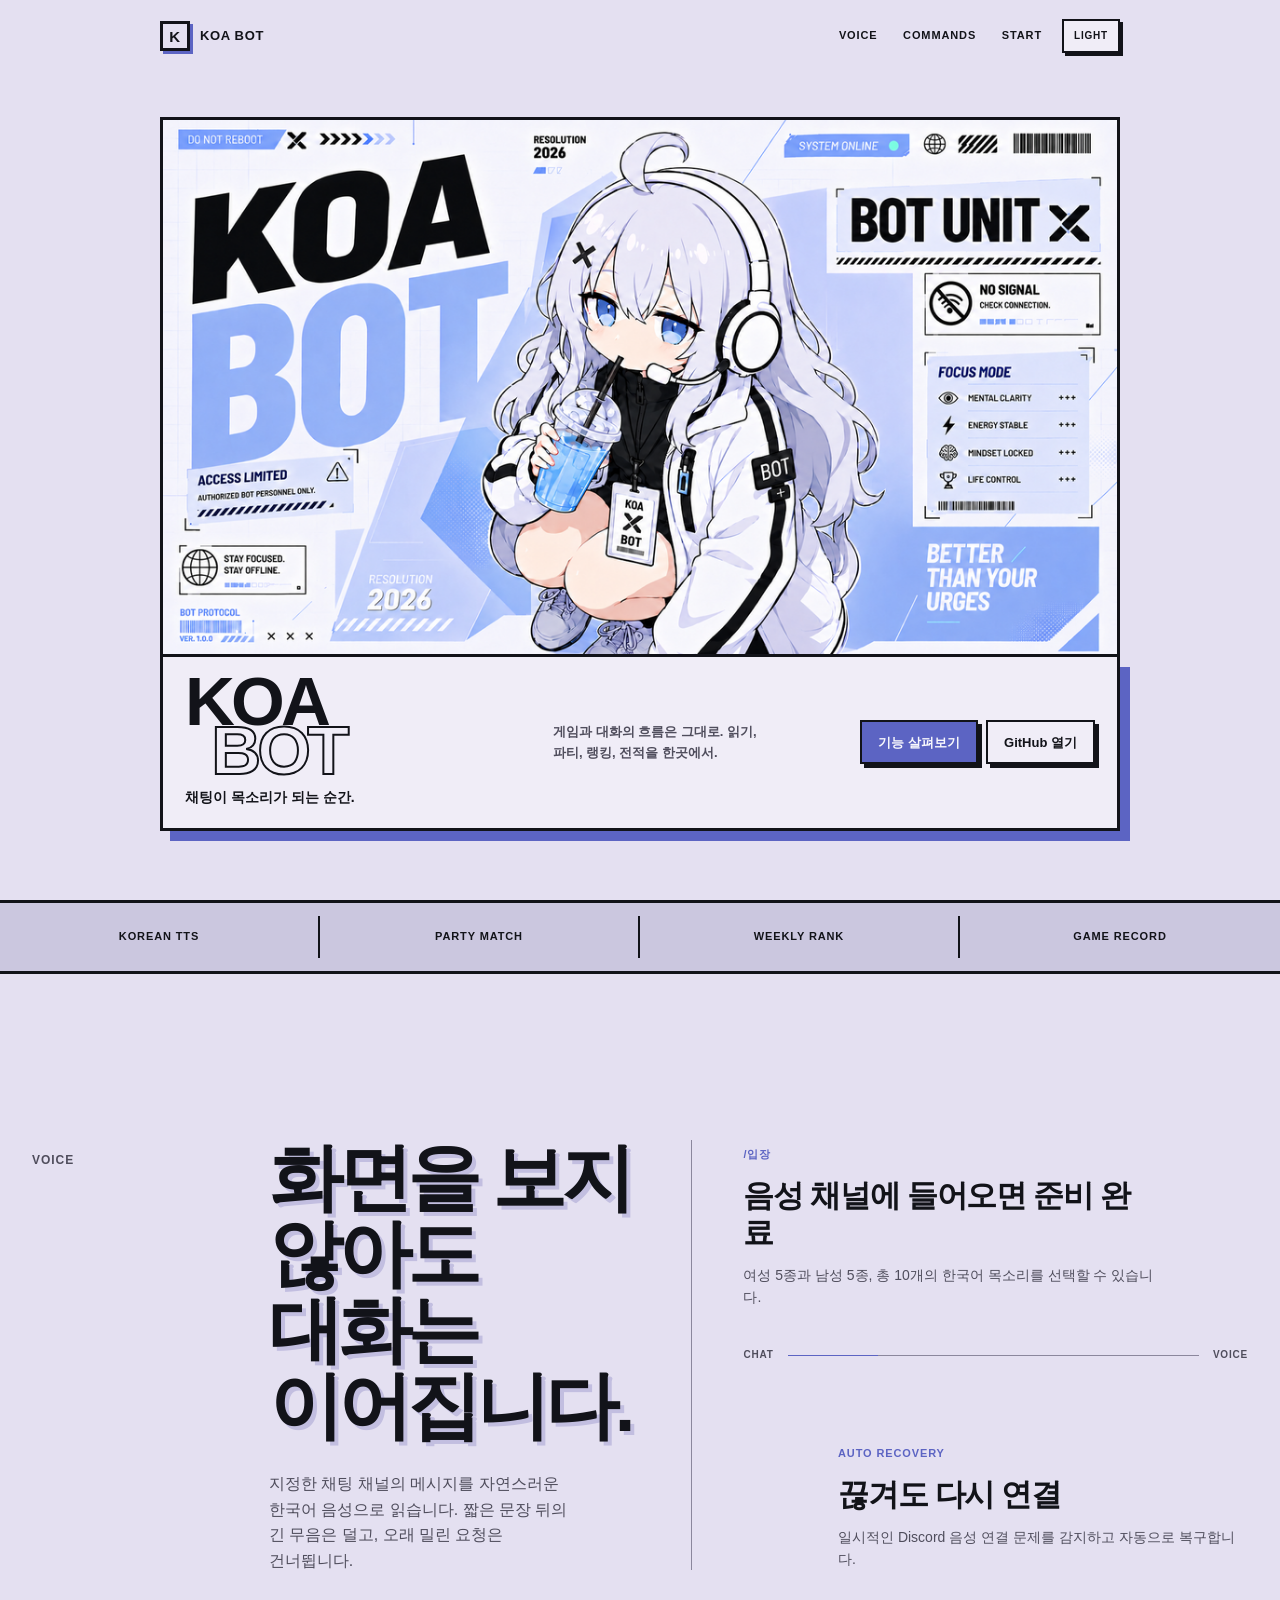
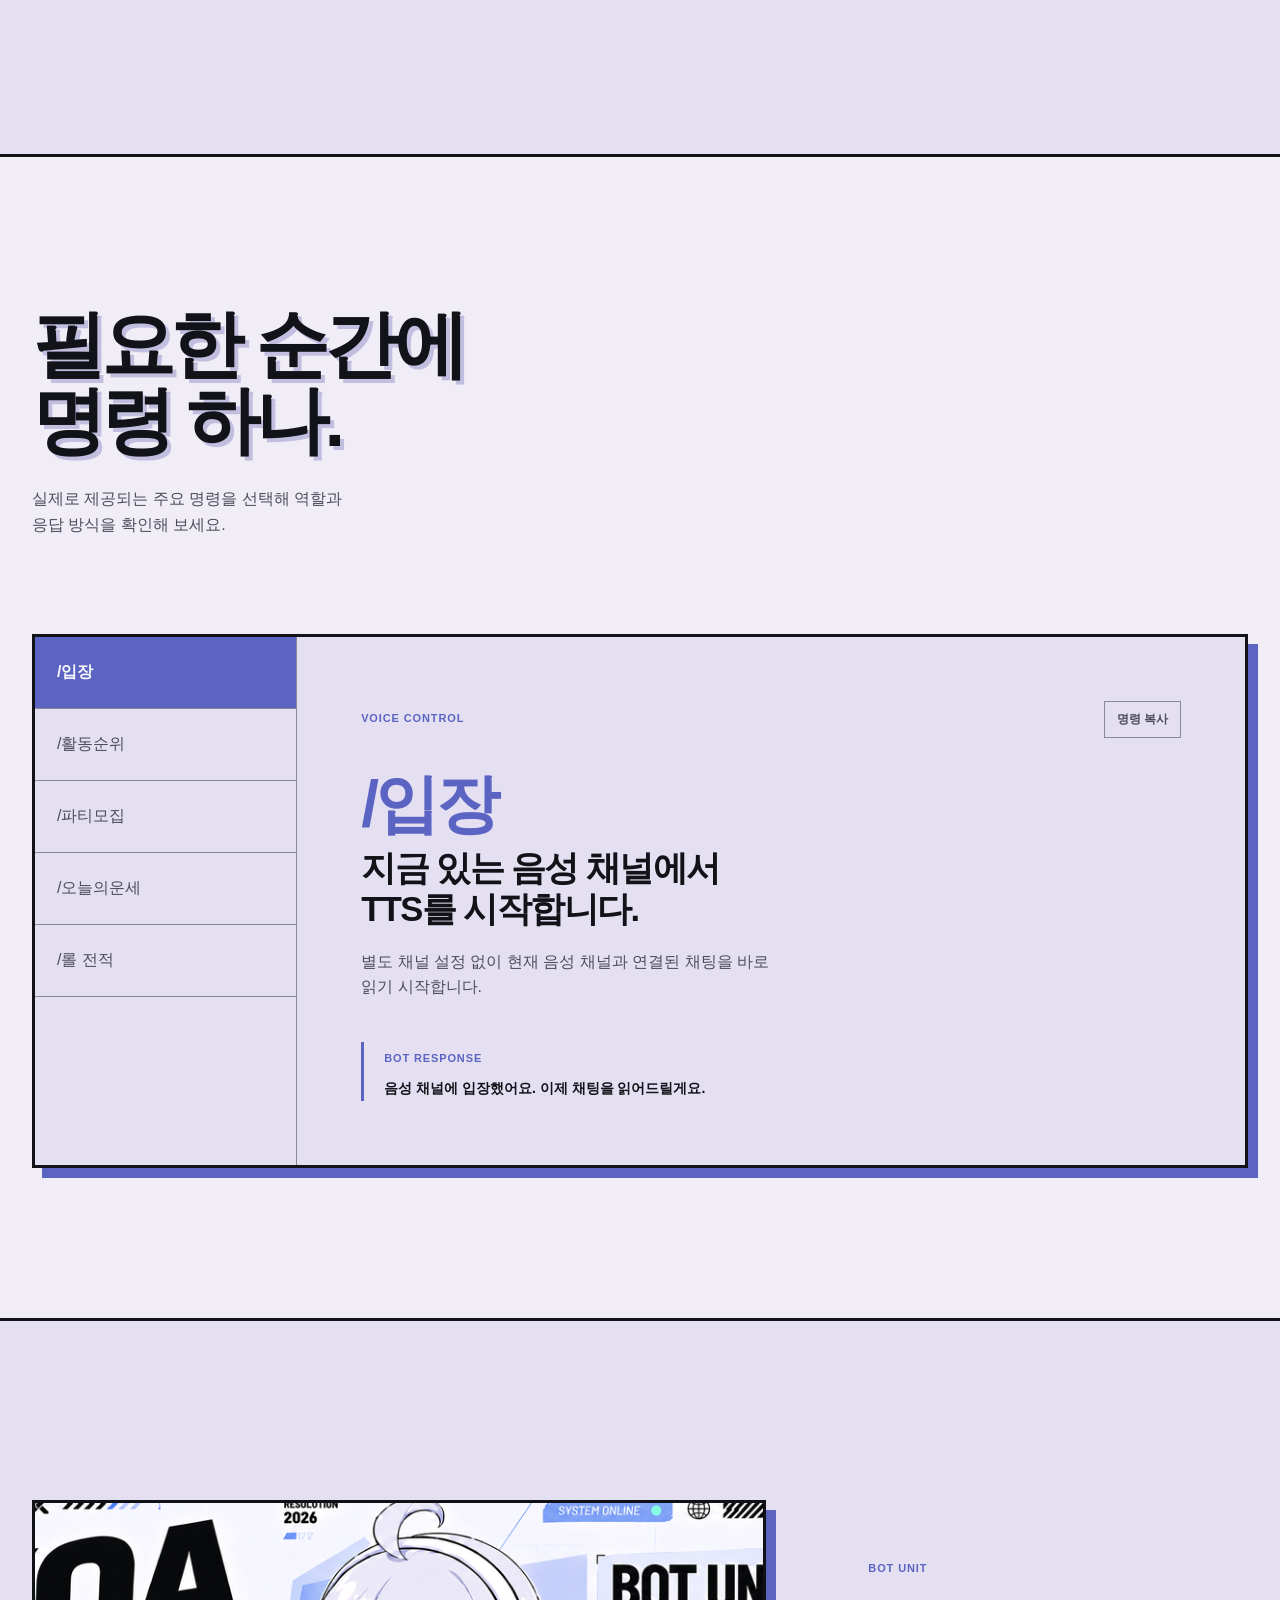
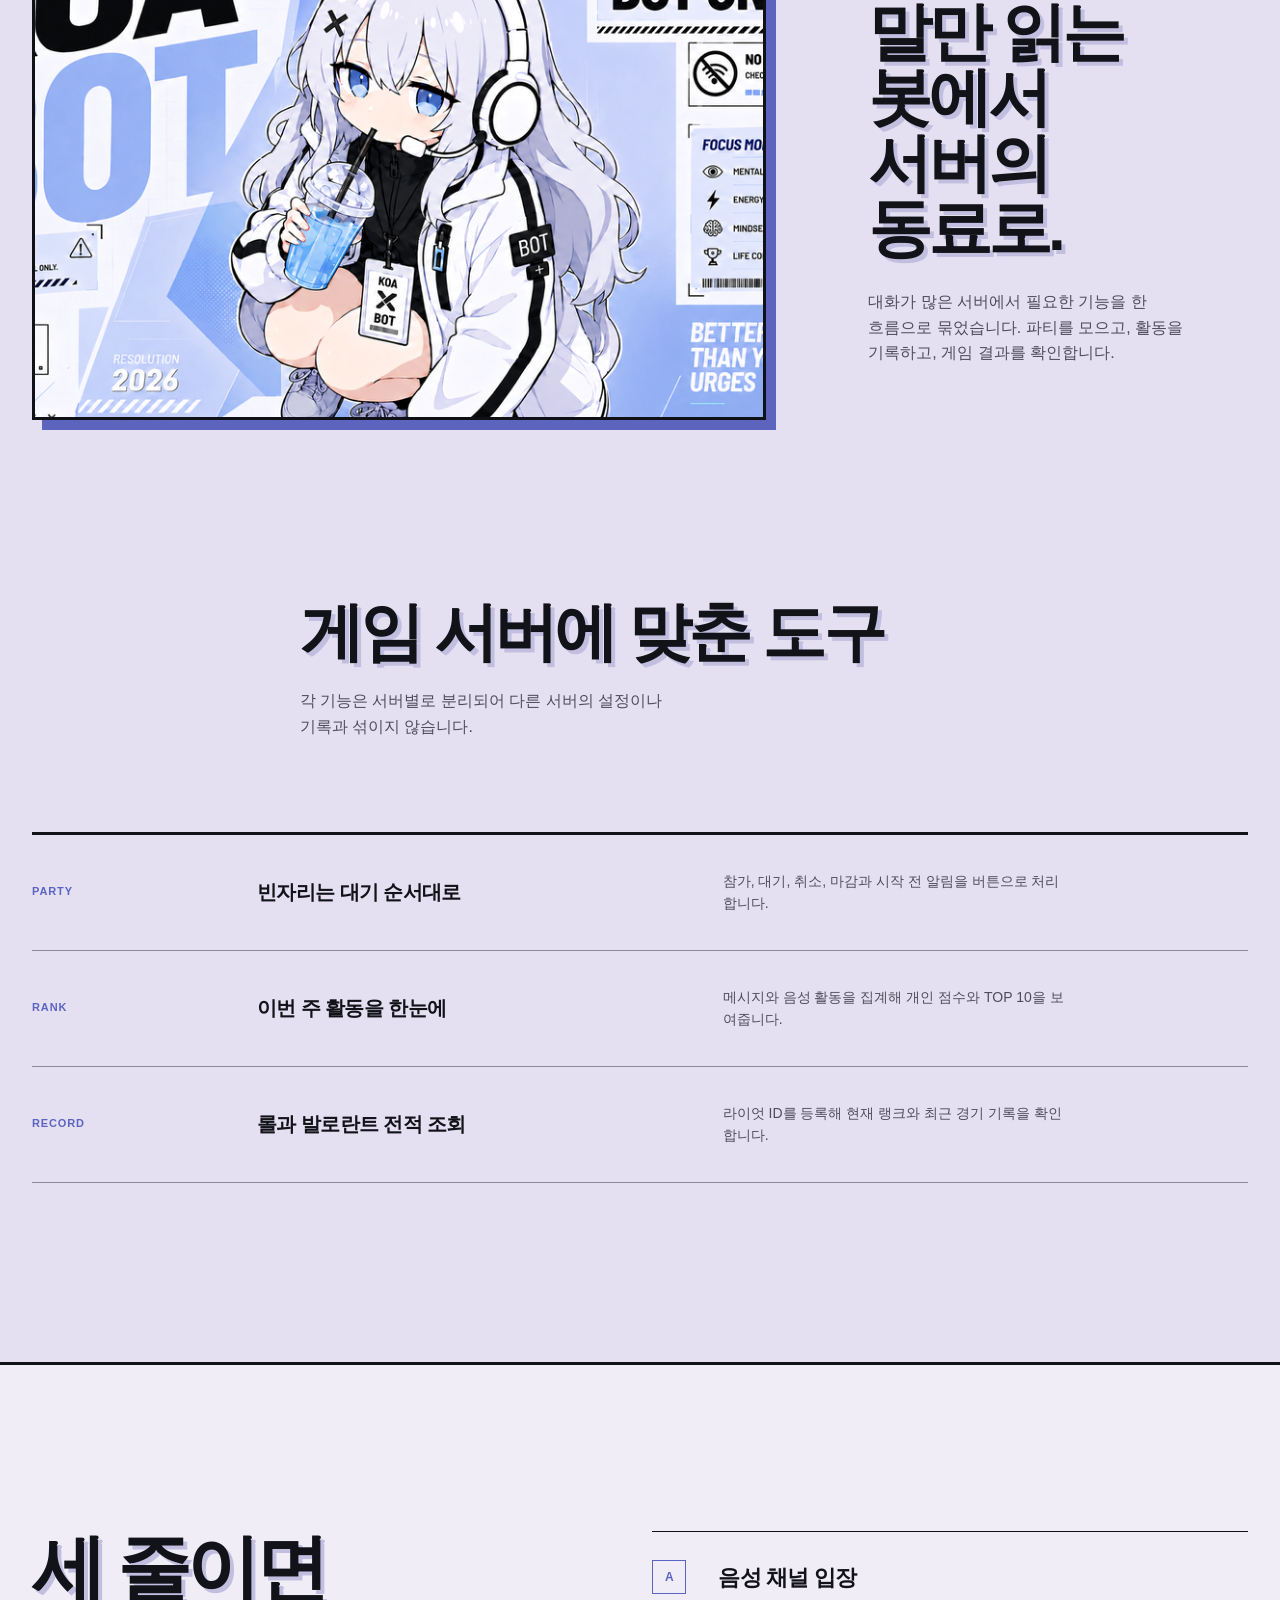
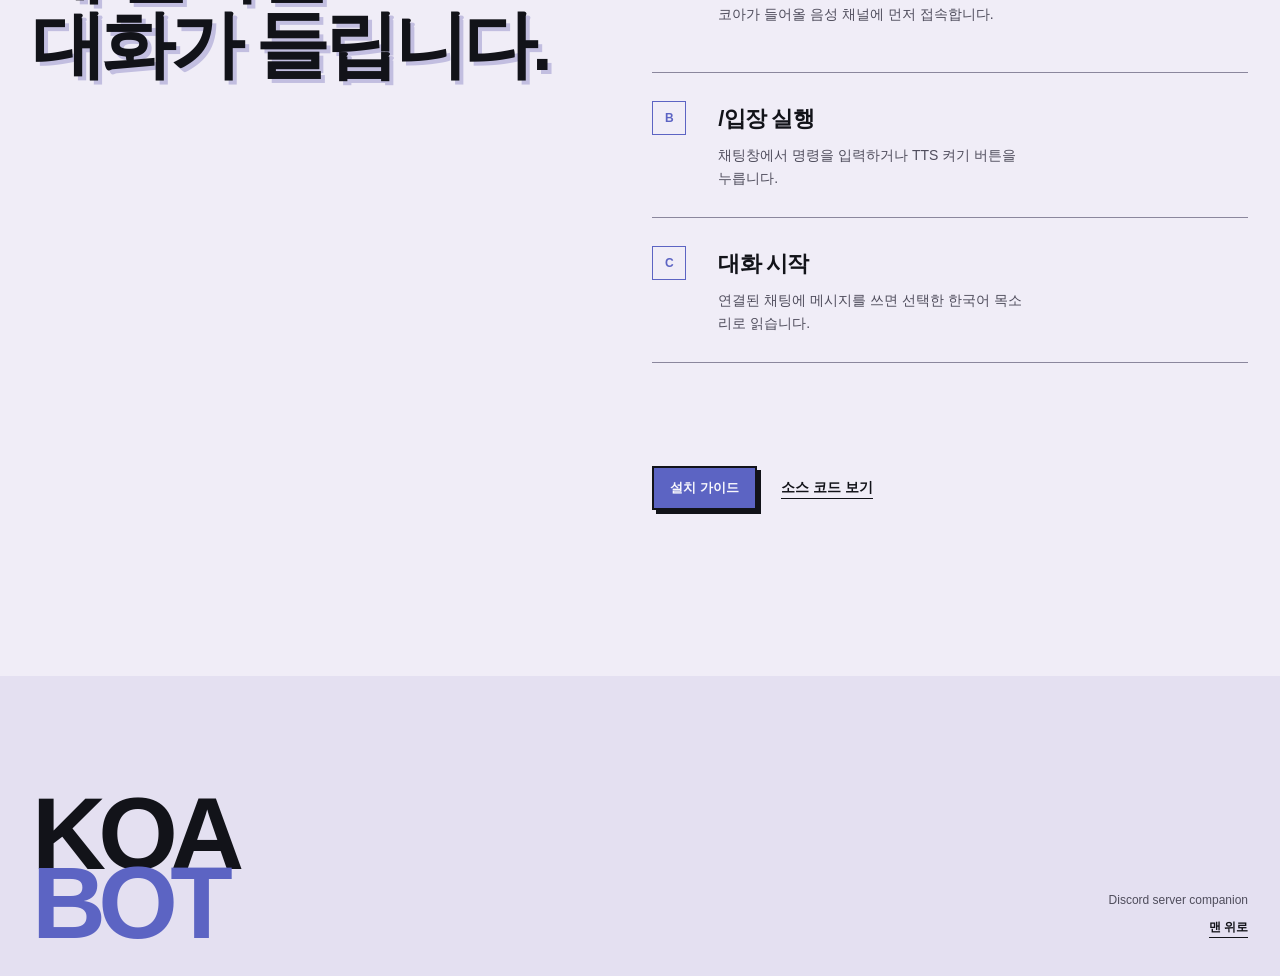
==== commit 4df5e1f7: "fix: 마인크래프트 기능(/마크 · /클라우드)을 로드에서 제외한다 두 기능 모두 운영자 개인 GCP VM 한 대(MC_SERVER_HOST, GCP_INSTANCE_NAME)를" ====
--- a/site/index.html
+++ b/site/index.html
@@ -228,11 +228,6 @@
             <h3>롤과 발로란트 전적 조회</h3>
             <p>라이엇 ID를 등록해 현재 랭크와 최근 경기 기록을 확인합니다.</p>
           </article>
-          <article>
-            <span>SERVER</span>
-            <h3>마인크래프트와 클라우드 상태</h3>
-            <p>서버 전원을 제어하고, 접속 문제의 원인을 쉬운 문장으로 안내합니다.</p>
-          </article>
         </div>
       </section>
 
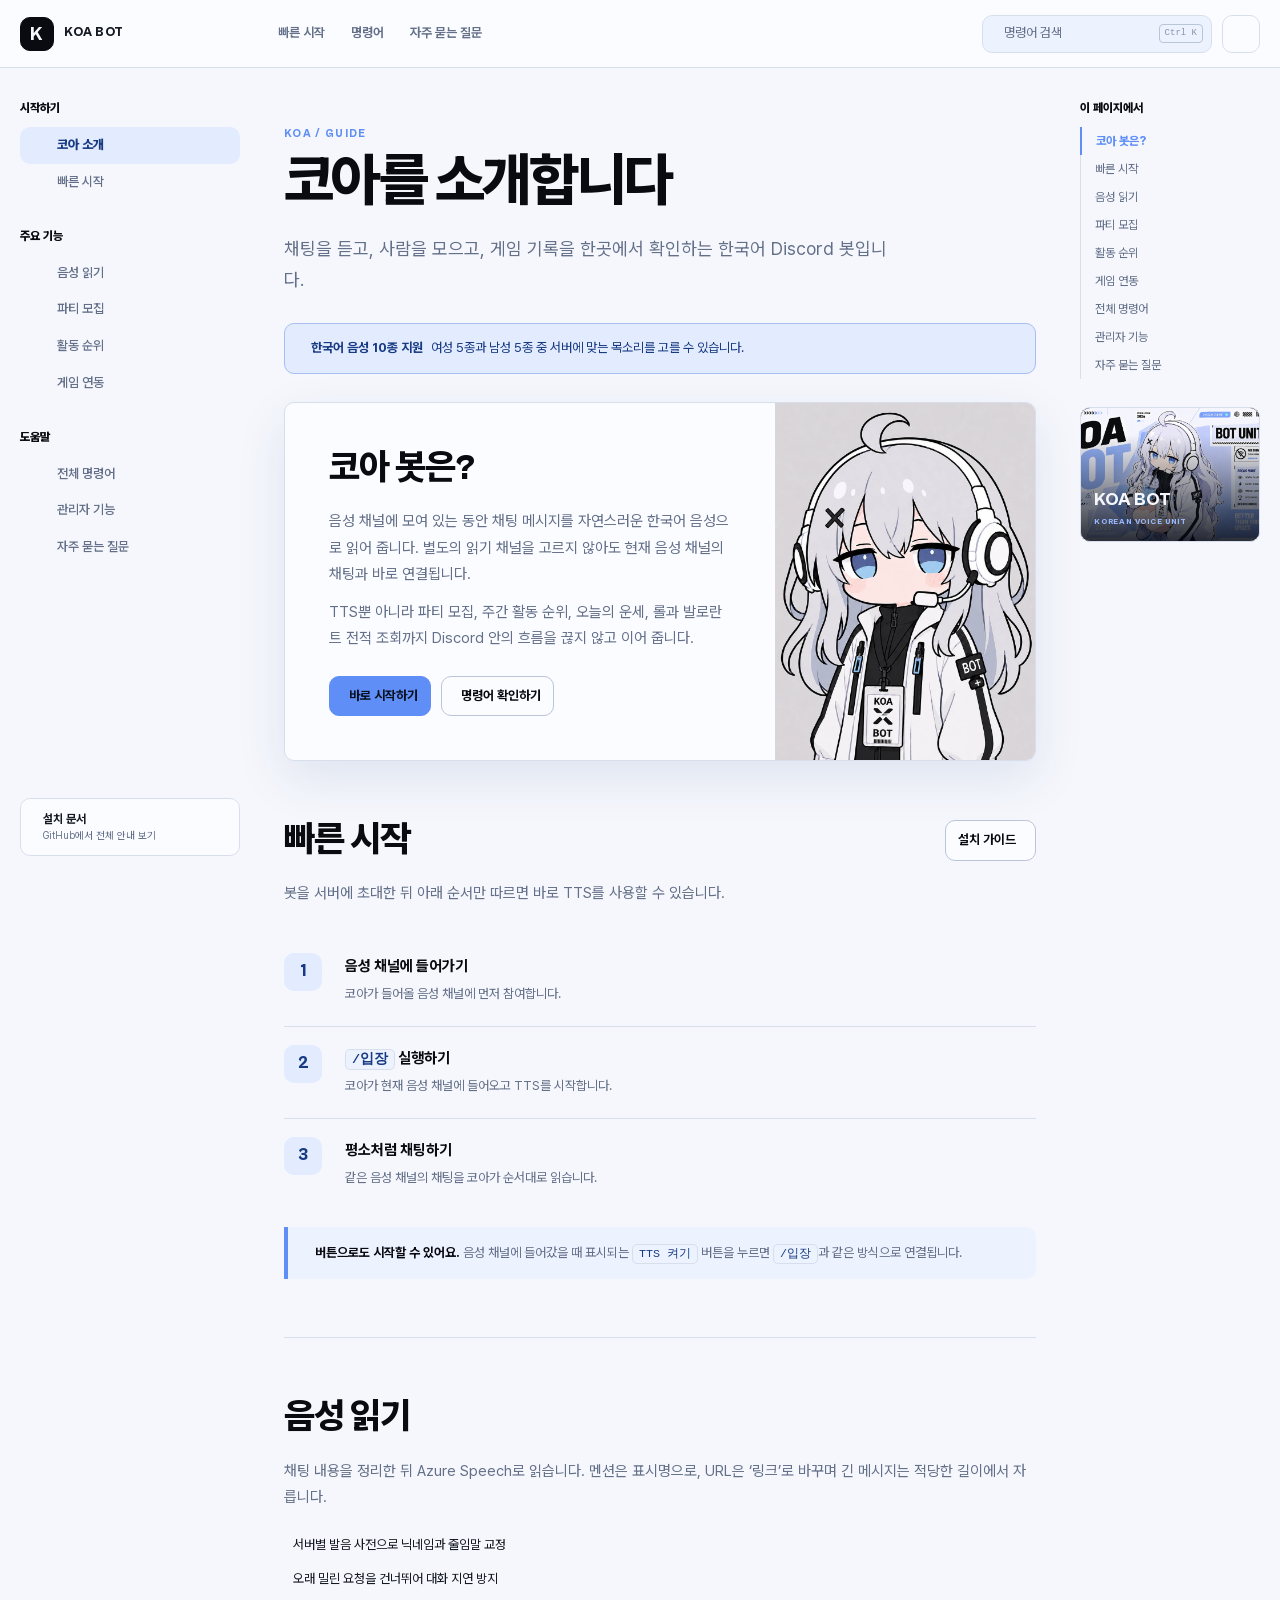
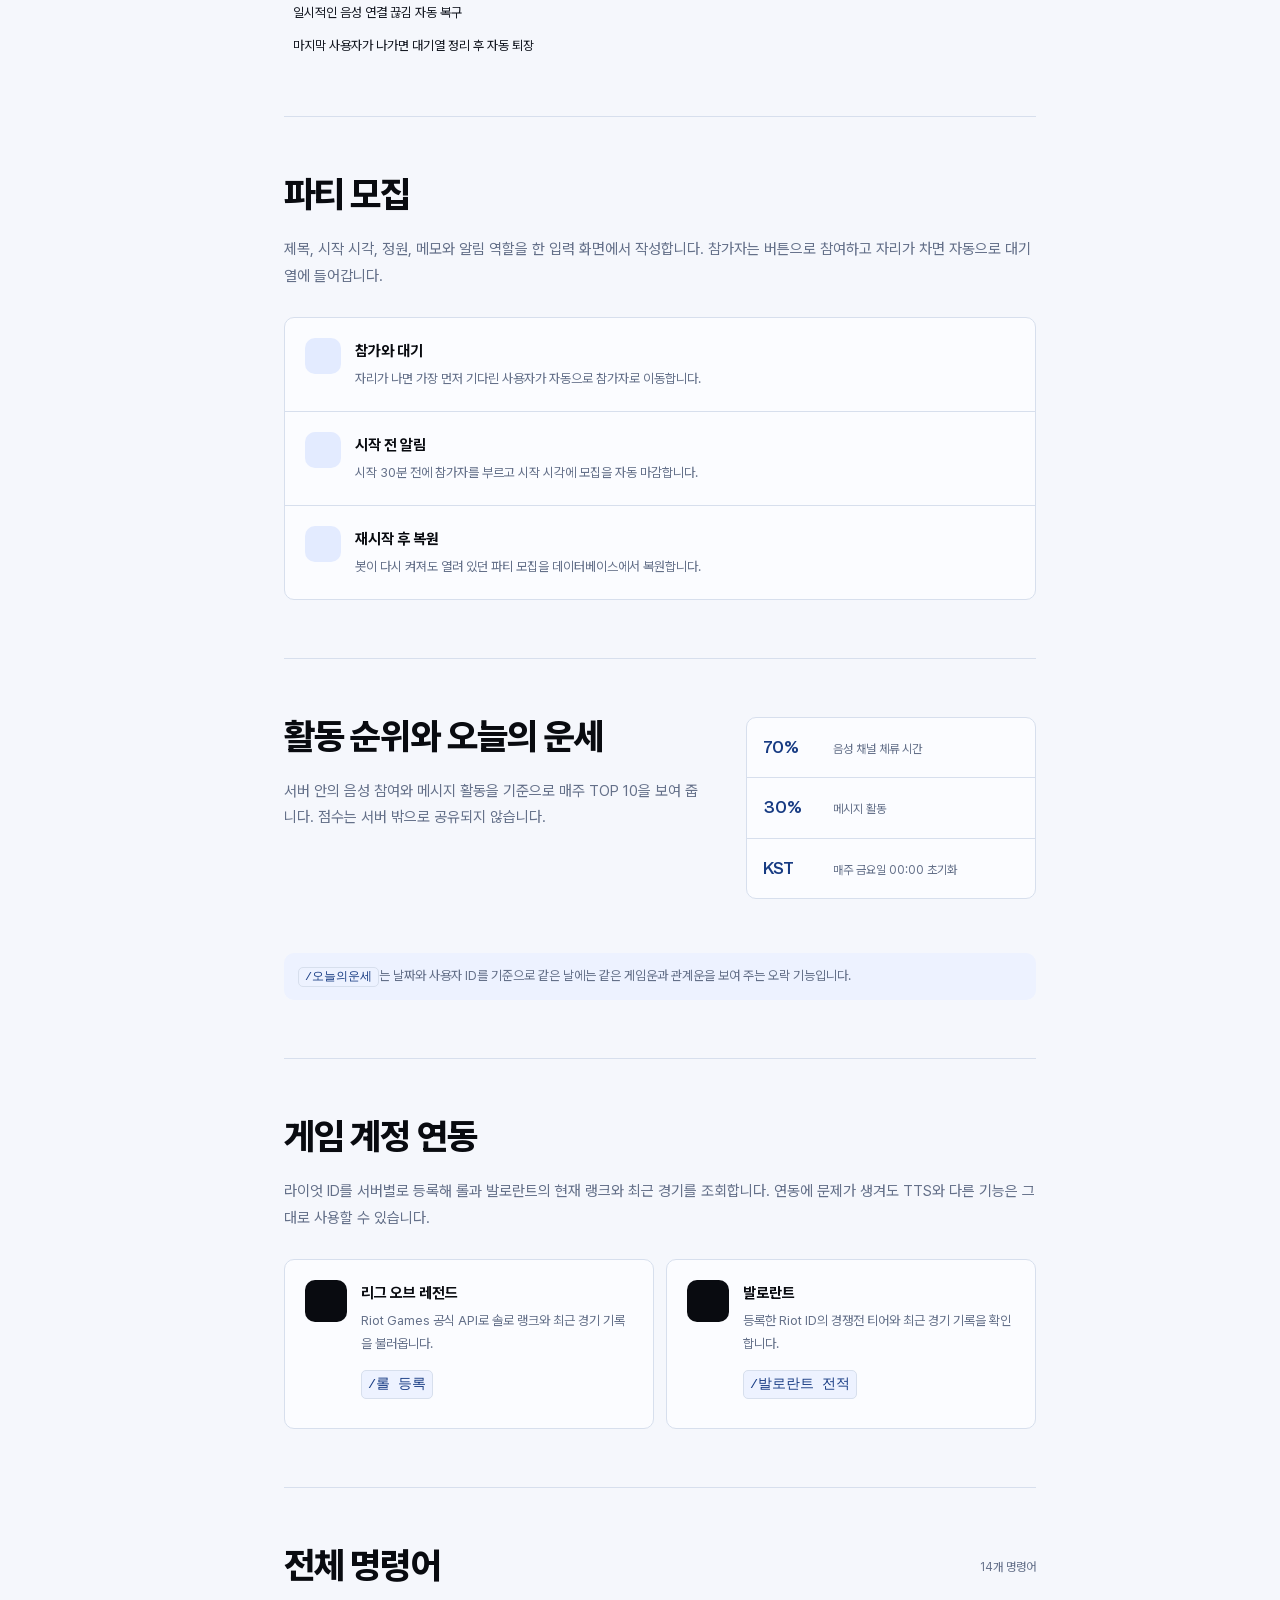
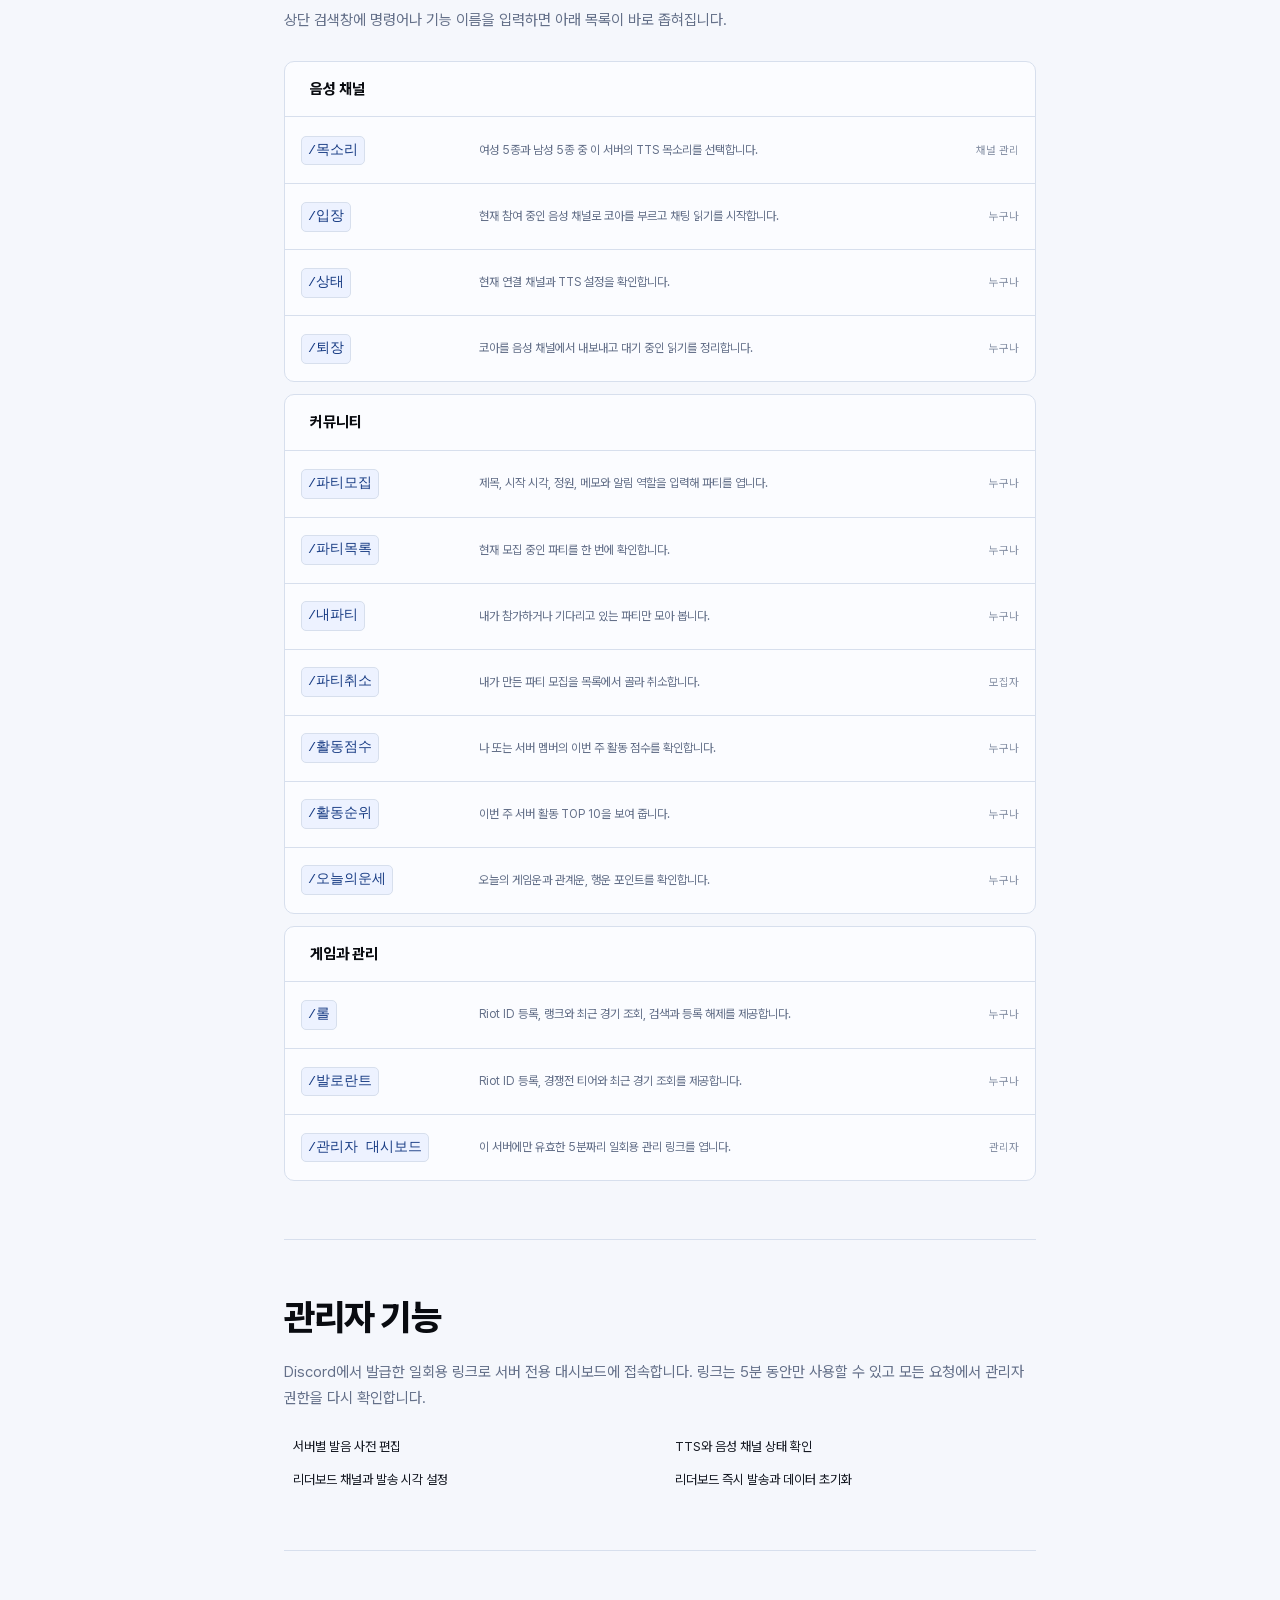
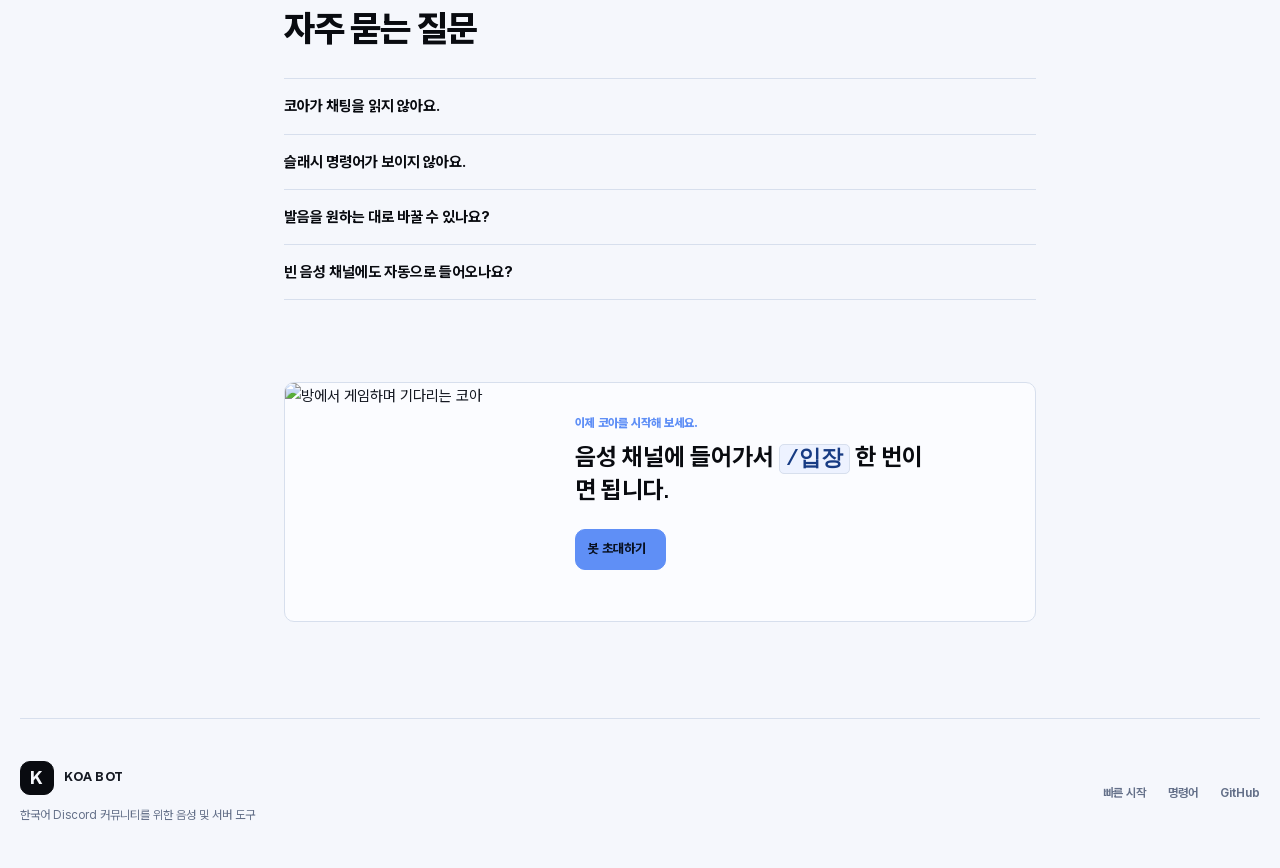
==== commit 28f958ec: "feat: 코아 소개 사이트와 파티 대화 스레드를 추가한다" ====
--- a/site/index.html
+++ b/site/index.html
@@ -1,293 +1,372 @@
 <!doctype html>
-<html lang="ko" data-theme="light">
+<html lang="ko">
   <head>
     <meta charset="UTF-8" />
     <meta name="viewport" content="width=device-width, initial-scale=1" />
     <meta
       name="description"
-      content="채팅을 한국어 음성으로 읽고, 활동과 게임을 한곳에서 연결하는 Discord 서버 봇 코아 소개 페이지"
+      content="채팅을 한국어 음성으로 읽고, 파티 모집과 활동 순위, 게임 전적까지 이어 주는 Discord 봇 Koa 사용 안내"
     />
-    <meta name="theme-color" content="#e4e0f1" />
-    <meta property="og:title" content="코아" />
+    <meta name="theme-color" media="(prefers-color-scheme: light)" content="#f5f7fc" />
+    <meta name="theme-color" media="(prefers-color-scheme: dark)" content="#090b0f" />
+    <meta property="og:title" content="Koa Bot | 소개와 사용 안내" />
     <meta
       property="og:description"
-      content="채팅은 목소리로, 서버의 순간은 기록으로."
+      content="한국어 TTS부터 파티 모집, 활동 순위와 게임 전적까지. Koa를 빠르게 시작해 보세요."
     />
-    <meta property="og:image" content="./assets/koa-bot-banner.png" />
-    <title>코아 | Discord Server Companion</title>
-    <link rel="preload" as="image" href="./assets/koa-bot-banner.png" />
+    <meta property="og:image" content="./assets/koa-brand-banner.webp" />
+    <title>Koa Bot | 소개와 사용 안내</title>
+    <script>document.documentElement.classList.add("js");</script>
+
+    <link rel="preload" as="image" href="./assets/koa-brand-profile.webp" fetchpriority="high" />
+    <link
+      rel="stylesheet"
+      href="https://cdn.jsdelivr.net/npm/@phosphor-icons/web@2.1.2/src/regular/style.css"
+    />
     <link rel="stylesheet" href="./styles.css" />
+    <script src="https://cdn.jsdelivr.net/npm/gsap@3.15.0/dist/gsap.min.js" defer></script>
     <script src="./app.js" defer></script>
   </head>
-  <body>
+  <body class="is-loading">
     <a class="skip-link" href="#main">본문으로 이동</a>
 
-    <section class="hero" id="top" aria-labelledby="hero-title">
-      <header class="site-header" aria-label="주요 메뉴">
-        <a class="brand" href="#top" aria-label="코아 처음으로">
-          <span class="brand-mark" aria-hidden="true">K</span>
+    <div class="page-loader" aria-hidden="true">
+      <div class="loader-mark"><span>K</span><i></i><span>A</span></div>
+      <p>VOICE UNIT INITIALIZING</p>
+      <b></b>
+    </div>
+
+    <header class="site-header">
+      <div class="header-inner">
+        <button class="mobile-menu-button" type="button" aria-label="메뉴 열기" aria-expanded="false">
+          <i class="ph ph-list"></i>
+        </button>
+
+        <a class="brand" href="#overview" aria-label="Koa 소개 처음으로">
+          <span class="brand-mark">K</span>
           <span>KOA BOT</span>
         </a>
 
+        <nav class="top-nav" aria-label="빠른 메뉴">
+          <a href="#quick-start">빠른 시작</a>
+          <a href="#commands">명령어</a>
+          <a href="#faq">자주 묻는 질문</a>
+        </nav>
+
         <div class="header-actions">
-          <nav class="desktop-nav" aria-label="페이지 섹션">
-            <a href="#voice">VOICE</a>
-            <a href="#commands">COMMANDS</a>
-            <a href="#start">START</a>
-          </nav>
-          <button class="theme-toggle" type="button" aria-label="색상 모드 변경">
-            <span class="theme-label">LIGHT</span>
-          </button>
+          <label class="site-search" for="command-search">
+            <i class="ph ph-magnifying-glass"></i>
+            <input id="command-search" type="search" placeholder="명령어 검색" autocomplete="off" />
+            <kbd>Ctrl K</kbd>
+          </label>
+          <a
+            class="icon-link"
+            href="https://github.com/enderpawar/Koa-Discord_bot"
+            target="_blank"
+            rel="noreferrer"
+            aria-label="Koa GitHub 저장소"
+          ><i class="ph ph-github-logo"></i></a>
         </div>
-      </header>
-
-      <div class="hero-layout">
-        <div
-          class="hero-art"
-          role="img"
-          aria-label="라일락과 화이트 컬러의 코아 캐릭터 배너"
-        ></div>
-
-        <div class="hero-info">
-          <div class="hero-copy">
-            <h1 id="hero-title"><span>Koa</span><span>Bot</span></h1>
-            <p>채팅이 목소리가 되는 순간.</p>
+      </div>
+    </header>
+
+    <div class="mobile-panel" hidden>
+      <nav aria-label="모바일 페이지 메뉴">
+        <a href="#overview">코아 소개</a>
+        <a href="#quick-start">빠른 시작</a>
+        <a href="#voice">음성 읽기</a>
+        <a href="#party">파티 모집</a>
+        <a href="#activity">활동 순위</a>
+        <a href="#games">게임 연동</a>
+        <a href="#commands">전체 명령어</a>
+        <a href="#admin">관리자 기능</a>
+        <a href="#faq">자주 묻는 질문</a>
+      </nav>
+    </div>
+
+    <div class="docs-layout">
+      <aside class="side-nav" aria-label="Koa 안내 메뉴">
+        <nav>
+          <div class="nav-group">
+            <p>시작하기</p>
+            <a class="is-active" href="#overview"><i class="ph ph-house"></i>코아 소개</a>
+            <a href="#quick-start"><i class="ph ph-play"></i>빠른 시작</a>
           </div>
 
-          <div class="hero-action">
-            <p>
-              게임과 대화의 흐름은 그대로. 읽기, 파티, 랭킹, 전적을 한곳에서.
-            </p>
-            <div class="hero-links">
-              <a class="button button-primary" href="#commands">기능 살펴보기</a>
+          <div class="nav-group">
+            <p>주요 기능</p>
+            <a href="#voice"><i class="ph ph-waveform"></i>음성 읽기</a>
+            <a href="#party"><i class="ph ph-users-three"></i>파티 모집</a>
+            <a href="#activity"><i class="ph ph-ranking"></i>활동 순위</a>
+            <a href="#games"><i class="ph ph-game-controller"></i>게임 연동</a>
+          </div>
+
+          <div class="nav-group">
+            <p>도움말</p>
+            <a href="#commands"><i class="ph ph-terminal-window"></i>전체 명령어</a>
+            <a href="#admin"><i class="ph ph-sliders-horizontal"></i>관리자 기능</a>
+            <a href="#faq"><i class="ph ph-question"></i>자주 묻는 질문</a>
+          </div>
+        </nav>
+
+        <a class="side-source" href="https://github.com/enderpawar/Koa-Discord_bot#빠른-사용법" target="_blank" rel="noreferrer">
+          <i class="ph ph-book-open-text"></i>
+          <span><b>설치 문서</b><small>GitHub에서 전체 안내 보기</small></span>
+          <i class="ph ph-arrow-up-right"></i>
+        </a>
+      </aside>
+
+      <main id="main" class="guide-content">
+        <article>
+          <header class="article-header" id="overview">
+            <p class="breadcrumb">KOA / GUIDE</p>
+            <h1>코아를 소개합니다</h1>
+            <p class="article-lead">채팅을 듣고, 사람을 모으고, 게임 기록을 한곳에서 확인하는 한국어 Discord 봇입니다.</p>
+
+            <div class="status-note">
+              <i class="ph ph-waveform"></i>
+              <span><b>한국어 음성 10종 지원</b> 여성 5종과 남성 5종 중 서버에 맞는 목소리를 고를 수 있습니다.</span>
+            </div>
+          </header>
+
+          <section class="intro-panel" aria-labelledby="about-title">
+            <div class="intro-copy">
+              <h2 id="about-title">코아 봇은?</h2>
+              <p>음성 채널에 모여 있는 동안 채팅 메시지를 자연스러운 한국어 음성으로 읽어 줍니다. 별도의 읽기 채널을 고르지 않아도 현재 음성 채널의 채팅과 바로 연결됩니다.</p>
+              <p>TTS뿐 아니라 파티 모집, 주간 활동 순위, 오늘의 운세, 롤과 발로란트 전적 조회까지 Discord 안의 흐름을 끊지 않고 이어 줍니다.</p>
+              <div class="intro-links">
+                <a
+                  href="https://discord.com/oauth2/authorize?client_id=1499232840133509160&amp;permissions=309274414080&amp;scope=bot%20applications.commands"
+                  target="_blank"
+                  rel="noreferrer"
+                ><i class="ph ph-discord-logo"></i>바로 시작하기</a>
+                <a href="#commands"><i class="ph ph-terminal"></i>명령어 확인하기</a>
+              </div>
+            </div>
+            <figure class="intro-portrait">
+              <img
+                src="./assets/koa-brand-profile.webp"
+                alt="헤드셋을 착용한 코아 봇 캐릭터"
+                width="1254"
+                height="1254"
+                fetchpriority="high"
+              />
+            </figure>
+          </section>
+
+          <section class="guide-section" id="quick-start" aria-labelledby="quick-start-title">
+            <div class="section-heading">
+              <h2 id="quick-start-title">빠른 시작</h2>
+              <a href="https://github.com/enderpawar/Koa-Discord_bot#빠른-사용법" target="_blank" rel="noreferrer">설치 가이드 <i class="ph ph-arrow-up-right"></i></a>
+            </div>
+            <p>봇을 서버에 초대한 뒤 아래 순서만 따르면 바로 TTS를 사용할 수 있습니다.</p>
+
+            <ol class="start-steps">
+              <li>
+                <span>1</span>
+                <div><b>음성 채널에 들어가기</b><p>코아가 들어올 음성 채널에 먼저 참여합니다.</p></div>
+              </li>
+              <li>
+                <span>2</span>
+                <div><b><code>/입장</code> 실행하기</b><p>코아가 현재 음성 채널에 들어오고 TTS를 시작합니다.</p></div>
+              </li>
+              <li>
+                <span>3</span>
+                <div><b>평소처럼 채팅하기</b><p>같은 음성 채널의 채팅을 코아가 순서대로 읽습니다.</p></div>
+              </li>
+            </ol>
+
+            <aside class="callout" role="note">
+              <i class="ph ph-info"></i>
+              <p><b>버튼으로도 시작할 수 있어요.</b> 음성 채널에 들어갔을 때 표시되는 <code>TTS 켜기</code> 버튼을 누르면 <code>/입장</code>과 같은 방식으로 연결됩니다.</p>
+            </aside>
+          </section>
+
+          <section class="guide-section" id="voice" aria-labelledby="voice-title">
+            <h2 id="voice-title">음성 읽기</h2>
+            <p>채팅 내용을 정리한 뒤 Azure Speech로 읽습니다. 멘션은 표시명으로, URL은 ‘링크’로 바꾸며 긴 메시지는 적당한 길이에서 자릅니다.</p>
+            <ul class="check-list">
+              <li><i class="ph ph-check"></i>서버별 발음 사전으로 닉네임과 줄임말 교정</li>
+              <li><i class="ph ph-check"></i>오래 밀린 요청을 건너뛰어 대화 지연 방지</li>
+              <li><i class="ph ph-check"></i>일시적인 음성 연결 끊김 자동 복구</li>
+              <li><i class="ph ph-check"></i>마지막 사용자가 나가면 대기열 정리 후 자동 퇴장</li>
+            </ul>
+          </section>
+
+          <section class="guide-section" id="party" aria-labelledby="party-title">
+            <h2 id="party-title">파티 모집</h2>
+            <p>제목, 시작 시각, 정원, 메모와 알림 역할을 한 입력 화면에서 작성합니다. 참가자는 버튼으로 참여하고 자리가 차면 자동으로 대기열에 들어갑니다.</p>
+
+            <div class="feature-notes">
+              <article>
+                <i class="ph ph-user-plus"></i>
+                <div><h3>참가와 대기</h3><p>자리가 나면 가장 먼저 기다린 사용자가 자동으로 참가자로 이동합니다.</p></div>
+              </article>
+              <article>
+                <i class="ph ph-bell-ringing"></i>
+                <div><h3>시작 전 알림</h3><p>시작 30분 전에 참가자를 부르고 시작 시각에 모집을 자동 마감합니다.</p></div>
+              </article>
+              <article>
+                <i class="ph ph-database"></i>
+                <div><h3>재시작 후 복원</h3><p>봇이 다시 켜져도 열려 있던 파티 모집을 데이터베이스에서 복원합니다.</p></div>
+              </article>
+            </div>
+          </section>
+
+          <section class="guide-section split-section" id="activity" aria-labelledby="activity-title">
+            <div>
+              <h2 id="activity-title">활동 순위와 오늘의 운세</h2>
+              <p>서버 안의 음성 참여와 메시지 활동을 기준으로 매주 TOP 10을 보여 줍니다. 점수는 서버 밖으로 공유되지 않습니다.</p>
+            </div>
+            <div class="metric-list" aria-label="활동 점수 기준">
+              <div><b>70%</b><span>음성 채널 체류 시간</span></div>
+              <div><b>30%</b><span>메시지 활동</span></div>
+              <div><b>KST</b><span>매주 금요일 00:00 초기화</span></div>
+            </div>
+            <p class="sub-note"><code>/오늘의운세</code>는 날짜와 사용자 ID를 기준으로 같은 날에는 같은 게임운과 관계운을 보여 주는 오락 기능입니다.</p>
+          </section>
+
+          <section class="guide-section" id="games" aria-labelledby="games-title">
+            <h2 id="games-title">게임 계정 연동</h2>
+            <p>라이엇 ID를 서버별로 등록해 롤과 발로란트의 현재 랭크와 최근 경기를 조회합니다. 연동에 문제가 생겨도 TTS와 다른 기능은 그대로 사용할 수 있습니다.</p>
+
+            <div class="game-grid">
+              <article>
+                <span class="game-icon"><i class="ph ph-strategy"></i></span>
+                <div><h3>리그 오브 레전드</h3><p>Riot Games 공식 API로 솔로 랭크와 최근 경기 기록을 불러옵니다.</p><code>/롤 등록</code></div>
+              </article>
+              <article>
+                <span class="game-icon"><i class="ph ph-crosshair"></i></span>
+                <div><h3>발로란트</h3><p>등록한 Riot ID의 경쟁전 티어와 최근 경기 기록을 확인합니다.</p><code>/발로란트 전적</code></div>
+              </article>
+            </div>
+          </section>
+
+          <section class="guide-section" id="commands" aria-labelledby="commands-title">
+            <div class="section-heading">
+              <h2 id="commands-title">전체 명령어</h2>
+              <span id="command-count" aria-live="polite">14개 명령어</span>
+            </div>
+            <p>상단 검색창에 명령어나 기능 이름을 입력하면 아래 목록이 바로 좁혀집니다.</p>
+
+            <div class="command-groups">
+              <details open>
+                <summary><span><i class="ph ph-waveform"></i>음성 채널</span><i class="ph ph-caret-down"></i></summary>
+                <div class="command-list">
+                  <article class="command-row" data-search="목소리 음성 tts 채널 관리"><code>/목소리</code><p>여성 5종과 남성 5종 중 이 서버의 TTS 목소리를 선택합니다.</p><small>채널 관리</small></article>
+                  <article class="command-row" data-search="입장 연결 tts 음성"><code>/입장</code><p>현재 참여 중인 음성 채널로 코아를 부르고 채팅 읽기를 시작합니다.</p><small>누구나</small></article>
+                  <article class="command-row" data-search="상태 설정 tts"><code>/상태</code><p>현재 연결 채널과 TTS 설정을 확인합니다.</p><small>누구나</small></article>
+                  <article class="command-row" data-search="퇴장 종료 음성"><code>/퇴장</code><p>코아를 음성 채널에서 내보내고 대기 중인 읽기를 정리합니다.</p><small>누구나</small></article>
+                </div>
+              </details>
+
+              <details open>
+                <summary><span><i class="ph ph-users-three"></i>커뮤니티</span><i class="ph ph-caret-down"></i></summary>
+                <div class="command-list">
+                  <article class="command-row" data-search="파티모집 모집 참가 대기"><code>/파티모집</code><p>제목, 시작 시각, 정원, 메모와 알림 역할을 입력해 파티를 엽니다.</p><small>누구나</small></article>
+                  <article class="command-row" data-search="파티목록 목록 모집"><code>/파티목록</code><p>현재 모집 중인 파티를 한 번에 확인합니다.</p><small>누구나</small></article>
+                  <article class="command-row" data-search="내파티 참가 대기"><code>/내파티</code><p>내가 참가하거나 기다리고 있는 파티만 모아 봅니다.</p><small>누구나</small></article>
+                  <article class="command-row" data-search="파티취소 취소 모집자"><code>/파티취소</code><p>내가 만든 파티 모집을 목록에서 골라 취소합니다.</p><small>모집자</small></article>
+                  <article class="command-row" data-search="활동점수 점수 음성 메시지"><code>/활동점수</code><p>나 또는 서버 멤버의 이번 주 활동 점수를 확인합니다.</p><small>누구나</small></article>
+                  <article class="command-row" data-search="활동순위 순위 랭킹 top 10"><code>/활동순위</code><p>이번 주 서버 활동 TOP 10을 보여 줍니다.</p><small>누구나</small></article>
+                  <article class="command-row" data-search="오늘의운세 운세 게임운 관계운"><code>/오늘의운세</code><p>오늘의 게임운과 관계운, 행운 포인트를 확인합니다.</p><small>누구나</small></article>
+                </div>
+              </details>
+
+              <details open>
+                <summary><span><i class="ph ph-game-controller"></i>게임과 관리</span><i class="ph ph-caret-down"></i></summary>
+                <div class="command-list">
+                  <article class="command-row" data-search="롤 등록 전적 검색 등록해제 리그 오브 레전드 riot"><code>/롤</code><p>Riot ID 등록, 랭크와 최근 경기 조회, 검색과 등록 해제를 제공합니다.</p><small>누구나</small></article>
+                  <article class="command-row" data-search="발로란트 등록 전적 검색 등록해제 valorant riot"><code>/발로란트</code><p>Riot ID 등록, 경쟁전 티어와 최근 경기 조회를 제공합니다.</p><small>누구나</small></article>
+                  <article class="command-row" data-search="관리자 대시보드 설정 발음 사전 리더보드"><code>/관리자 대시보드</code><p>이 서버에만 유효한 5분짜리 일회용 관리 링크를 엽니다.</p><small>관리자</small></article>
+                </div>
+              </details>
+
+              <p class="empty-search" hidden>일치하는 명령어가 없습니다. 다른 단어로 검색해 보세요.</p>
+            </div>
+          </section>
+
+          <section class="guide-section admin-section" id="admin" aria-labelledby="admin-title">
+            <h2 id="admin-title">관리자 기능</h2>
+            <p>Discord에서 발급한 일회용 링크로 서버 전용 대시보드에 접속합니다. 링크는 5분 동안만 사용할 수 있고 모든 요청에서 관리자 권한을 다시 확인합니다.</p>
+            <ul class="check-list compact">
+              <li><i class="ph ph-check"></i>서버별 발음 사전 편집</li>
+              <li><i class="ph ph-check"></i>TTS와 음성 채널 상태 확인</li>
+              <li><i class="ph ph-check"></i>리더보드 채널과 발송 시각 설정</li>
+              <li><i class="ph ph-check"></i>리더보드 즉시 발송과 데이터 초기화</li>
+            </ul>
+          </section>
+
+          <section class="guide-section" id="faq" aria-labelledby="faq-title">
+            <h2 id="faq-title">자주 묻는 질문</h2>
+            <div class="faq-list">
+              <details>
+                <summary>코아가 채팅을 읽지 않아요.<i class="ph ph-plus"></i></summary>
+                <p>Discord Developer Portal에서 Message Content Intent가 켜져 있는지, 코아가 메시지 보기와 음성 채널 연결 및 말하기 권한을 가지고 있는지 확인하세요.</p>
+              </details>
+              <details>
+                <summary>슬래시 명령어가 보이지 않아요.<i class="ph ph-plus"></i></summary>
+                <p>봇 초대 주소에 <code>applications.commands</code> 범위가 포함되어야 합니다. 개발 서버에서는 <code>TEST_GUILD_ID</code>를 설정하면 명령어를 더 빠르게 반영할 수 있습니다.</p>
+              </details>
+              <details>
+                <summary>발음을 원하는 대로 바꿀 수 있나요?<i class="ph ph-plus"></i></summary>
+                <p>관리자 대시보드의 발음 사전에 원문과 읽을 말을 등록하세요. 마크다운을 정리한 뒤 사전이 적용됩니다.</p>
+              </details>
+              <details>
+                <summary>빈 음성 채널에도 자동으로 들어오나요?<i class="ph ph-plus"></i></summary>
+                <p>아니요. 사람이 없는 음성 채널에는 채팅이 올라와도 자동으로 들어가지 않습니다. 사용자가 먼저 참여한 뒤 <code>/입장</code>을 실행해야 합니다.</p>
+              </details>
+            </div>
+          </section>
+
+          <footer class="article-footer">
+            <figure>
+              <img src="./assets/koa-join.gif" alt="방에서 게임하며 기다리는 코아" width="800" height="358" loading="lazy" />
+            </figure>
+            <div>
+              <p>이제 코아를 시작해 보세요.</p>
+              <h2>음성 채널에 들어가서 <code>/입장</code> 한 번이면 됩니다.</h2>
               <a
-                class="button button-secondary"
-                href="https://github.com/enderpawar/Koa_bot"
+                href="https://discord.com/oauth2/authorize?client_id=1499232840133509160&amp;permissions=309274414080&amp;scope=bot%20applications.commands"
                 target="_blank"
                 rel="noreferrer"
-              >GitHub 열기</a>
-            </div>
-          </div>
-        </div>
+              >봇 초대하기 <i class="ph ph-arrow-up-right"></i></a>
+            </div>
+          </footer>
+        </article>
+      </main>
+
+      <aside class="page-toc" aria-label="현재 문서 목차">
+        <p>이 페이지에서</p>
+        <nav>
+          <a class="is-active" href="#overview">코아 봇은?</a>
+          <a href="#quick-start">빠른 시작</a>
+          <a href="#voice">음성 읽기</a>
+          <a href="#party">파티 모집</a>
+          <a href="#activity">활동 순위</a>
+          <a href="#games">게임 연동</a>
+          <a href="#commands">전체 명령어</a>
+          <a href="#admin">관리자 기능</a>
+          <a href="#faq">자주 묻는 질문</a>
+        </nav>
+
+        <figure class="toc-brand">
+          <img src="./assets/koa-brand-banner.webp" alt="Koa Bot 브랜드 배너" width="1672" height="941" loading="lazy" />
+          <figcaption>KOA BOT<br /><span>KOREAN VOICE UNIT</span></figcaption>
+        </figure>
+      </aside>
+    </div>
+
+    <footer class="site-footer">
+      <div>
+        <a class="footer-brand" href="#overview"><span>K</span>KOA BOT</a>
+        <p>한국어 Discord 커뮤니티를 위한 음성 및 서버 도구</p>
       </div>
-    </section>
-
-    <main id="main">
-      <div class="capability-line" aria-label="핵심 기능">
-        <span>KOREAN TTS</span>
-        <span>PARTY MATCH</span>
-        <span>WEEKLY RANK</span>
-        <span>GAME RECORD</span>
-      </div>
-
-      <section class="voice-section section-shell" id="voice">
-        <div class="section-index" aria-hidden="true">VOICE</div>
-        <div class="voice-lead reveal">
-          <h2>화면을 보지 않아도<br />대화는 이어집니다.</h2>
-          <p>
-            지정한 채팅 채널의 메시지를 자연스러운 한국어 음성으로 읽습니다.
-            짧은 문장 뒤의 긴 무음은 덜고, 오래 밀린 요청은 건너뜁니다.
-          </p>
-        </div>
-
-        <div class="voice-flow reveal" aria-label="TTS 처리 흐름">
-          <div class="flow-copy">
-            <span class="flow-command">/입장</span>
-            <strong>음성 채널에 들어오면 준비 완료</strong>
-            <p>여성 5종과 남성 5종, 총 10개의 한국어 목소리를 선택할 수 있습니다.</p>
-          </div>
-          <div class="flow-path" aria-hidden="true">
-            <span>CHAT</span>
-            <i></i>
-            <span>VOICE</span>
-          </div>
-          <div class="flow-copy flow-copy-end">
-            <span class="flow-command">AUTO RECOVERY</span>
-            <strong>끊겨도 다시 연결</strong>
-            <p>일시적인 Discord 음성 연결 문제를 감지하고 자동으로 복구합니다.</p>
-          </div>
-        </div>
-      </section>
-
-      <section class="command-section" id="commands">
-        <div class="command-title section-shell reveal">
-          <h2>필요한 순간에<br />명령 하나.</h2>
-          <p>실제로 제공되는 주요 명령을 선택해 역할과 응답 방식을 확인해 보세요.</p>
-        </div>
-
-        <div class="command-workbench section-shell reveal">
-          <div class="command-list" role="tablist" aria-label="코아 명령어">
-            <button
-              class="command-tab is-active"
-              type="button"
-              role="tab"
-              aria-selected="true"
-              aria-controls="command-output"
-              id="tab-join"
-              data-command="join"
-            >/입장</button>
-            <button
-              class="command-tab"
-              type="button"
-              role="tab"
-              aria-selected="false"
-              aria-controls="command-output"
-              tabindex="-1"
-              id="tab-rank"
-              data-command="rank"
-            >/활동순위</button>
-            <button
-              class="command-tab"
-              type="button"
-              role="tab"
-              aria-selected="false"
-              aria-controls="command-output"
-              tabindex="-1"
-              id="tab-party"
-              data-command="party"
-            >/파티모집</button>
-            <button
-              class="command-tab"
-              type="button"
-              role="tab"
-              aria-selected="false"
-              aria-controls="command-output"
-              tabindex="-1"
-              id="tab-fortune"
-              data-command="fortune"
-            >/오늘의운세</button>
-            <button
-              class="command-tab"
-              type="button"
-              role="tab"
-              aria-selected="false"
-              aria-controls="command-output"
-              tabindex="-1"
-              id="tab-record"
-              data-command="record"
-            >/롤 전적</button>
-          </div>
-
-          <div
-            class="command-output"
-            id="command-output"
-            role="tabpanel"
-            aria-labelledby="tab-join"
-            aria-live="polite"
-          >
-            <div class="output-meta">
-              <span id="output-category">VOICE CONTROL</span>
-              <button class="copy-command" type="button" data-copy-command="/입장">
-                명령 복사
-              </button>
-            </div>
-            <p class="output-command" id="output-command">/입장</p>
-            <h3 id="output-title">지금 있는 음성 채널에서 TTS를 시작합니다.</h3>
-            <p id="output-description">
-              별도 채널 설정 없이 현재 음성 채널과 연결된 채팅을 바로 읽기 시작합니다.
-            </p>
-            <div class="output-result">
-              <span>BOT RESPONSE</span>
-              <p id="output-result">음성 채널에 입장했어요. 이제 채팅을 읽어드릴게요.</p>
-            </div>
-          </div>
-        </div>
-      </section>
-
-      <section class="field-section section-shell" aria-labelledby="field-title">
-        <div class="field-image reveal" role="img" aria-label="코아 배너 캐릭터 상세 이미지"></div>
-        <div class="field-copy reveal">
-          <span class="field-code" aria-hidden="true">BOT UNIT</span>
-          <h2 id="field-title">말만 읽는 봇에서<br />서버의 동료로.</h2>
-          <p>
-            대화가 많은 서버에서 필요한 기능을 한 흐름으로 묶었습니다. 파티를 모으고,
-            활동을 기록하고, 게임 결과를 확인합니다.
-          </p>
-        </div>
-      </section>
-
-      <section class="utility-section section-shell" aria-labelledby="utility-title">
-        <div class="utility-heading reveal">
-          <h2 id="utility-title">게임 서버에 맞춘 도구</h2>
-          <p>각 기능은 서버별로 분리되어 다른 서버의 설정이나 기록과 섞이지 않습니다.</p>
-        </div>
-
-        <div class="utility-rows reveal">
-          <article>
-            <span>PARTY</span>
-            <h3>빈자리는 대기 순서대로</h3>
-            <p>참가, 대기, 취소, 마감과 시작 전 알림을 버튼으로 처리합니다.</p>
-          </article>
-          <article>
-            <span>RANK</span>
-            <h3>이번 주 활동을 한눈에</h3>
-            <p>메시지와 음성 활동을 집계해 개인 점수와 TOP 10을 보여줍니다.</p>
-          </article>
-          <article>
-            <span>RECORD</span>
-            <h3>롤과 발로란트 전적 조회</h3>
-            <p>라이엇 ID를 등록해 현재 랭크와 최근 경기 기록을 확인합니다.</p>
-          </article>
-        </div>
-      </section>
-
-      <section class="start-section" id="start" aria-labelledby="start-title">
-        <div class="section-shell">
-          <div class="start-heading reveal">
-            <h2 id="start-title">세 줄이면<br />대화가 들립니다.</h2>
-          </div>
-
-          <ol class="start-steps reveal">
-            <li>
-              <span class="step-marker" aria-hidden="true">A</span>
-              <div>
-                <h3>음성 채널 입장</h3>
-                <p>코아가 들어올 음성 채널에 먼저 접속합니다.</p>
-              </div>
-            </li>
-            <li>
-              <span class="step-marker" aria-hidden="true">B</span>
-              <div>
-                <h3>/입장 실행</h3>
-                <p>채팅창에서 명령을 입력하거나 TTS 켜기 버튼을 누릅니다.</p>
-              </div>
-            </li>
-            <li>
-              <span class="step-marker" aria-hidden="true">C</span>
-              <div>
-                <h3>대화 시작</h3>
-                <p>연결된 채팅에 메시지를 쓰면 선택한 한국어 목소리로 읽습니다.</p>
-              </div>
-            </li>
-          </ol>
-
-          <div class="start-actions reveal">
-            <a
-              class="button button-primary"
-              href="https://github.com/enderpawar/Koa_bot#빠른-사용법"
-              target="_blank"
-              rel="noreferrer"
-            >설치 가이드</a>
-            <a
-              class="text-link"
-              href="https://github.com/enderpawar/Koa_bot"
-              target="_blank"
-              rel="noreferrer"
-            >소스 코드 보기</a>
-          </div>
-        </div>
-      </section>
-    </main>
-
-    <footer class="site-footer">
-      <div class="footer-brand">
-        <span>KOA</span>
-        <span>BOT</span>
-      </div>
-      <div class="footer-meta">
-        <p>Discord server companion</p>
-        <a href="#top">맨 위로</a>
-      </div>
+      <nav aria-label="하단 메뉴">
+        <a href="#quick-start">빠른 시작</a>
+        <a href="#commands">명령어</a>
+        <a href="https://github.com/enderpawar/Koa-Discord_bot" target="_blank" rel="noreferrer">GitHub</a>
+      </nav>
     </footer>
   </body>
 </html>
--- a/site/styles.css
+++ b/site/styles.css
@@ -1,100 +1,122 @@
+@font-face {
+  font-family: "Cabinet Grotesk";
+  src: url("./assets/fonts/cabinet-grotesk-400.woff2") format("woff2");
+  font-display: swap;
+  font-style: normal;
+  font-weight: 400;
+}
+
+@font-face {
+  font-family: "Cabinet Grotesk";
+  src: url("./assets/fonts/cabinet-grotesk-700.woff2") format("woff2");
+  font-display: swap;
+  font-style: normal;
+  font-weight: 700;
+}
+
+@font-face {
+  font-family: "Cabinet Grotesk";
+  src: url("./assets/fonts/cabinet-grotesk-800.woff2") format("woff2");
+  font-display: swap;
+  font-style: normal;
+  font-weight: 800;
+}
+
+@font-face {
+  font-family: "Pretendard Variable";
+  src: url("./assets/fonts/pretendard-variable.woff2") format("woff2");
+  font-display: swap;
+  font-style: normal;
+  font-weight: 100 900;
+}
+
 :root {
   color-scheme: light dark;
-  --bg: #e4e0f1;
-  --surface: #f0edf7;
-  --surface-strong: #cbc7df;
-  --ink: #121319;
-  --muted: #4f4d5c;
-  --line: #8b879d;
-  --accent: #5c64c3;
-  --accent-soft: #c2bee0;
-  --button-ink: #f8f8fc;
-  --hero-canvas: #e4e0f1;
-  --header-ink: #111217;
-  --max-width: 1440px;
-  --header-height: 72px;
-  --ease: cubic-bezier(0.16, 1, 0.3, 1);
+  --canvas: #f5f7fc;
+  --surface: #fbfcff;
+  --surface-soft: #edf2ff;
+  --surface-strong: #e2eaff;
+  --ink: #151922;
+  --ink-strong: #090b10;
+  --muted: #647089;
+  --faint: #8a94a8;
+  --line: #d7dfed;
+  --line-strong: #b9c5d8;
+  --accent: #5f8ff6;
+  --accent-hover: #4779e5;
+  --accent-soft: #e3ebff;
+  --accent-ink: #173b83;
+  --header: rgba(251, 252, 255, 0.9);
+  --shadow: rgba(32, 61, 123, 0.1);
+  --radius: 10px;
+  --header-height: 68px;
+  --display: "Cabinet Grotesk", "Pretendard Variable", Arial, sans-serif;
+  --sans: "Pretendard Variable", "Cabinet Grotesk", Arial, sans-serif;
 }
 
 @media (prefers-color-scheme: dark) {
   :root {
-    --bg: #1a1923;
-    --surface: #252332;
-    --surface-strong: #343045;
-    --ink: #f0edf7;
-    --muted: #c2bed0;
-    --line: #716c82;
-    --accent: #b2b4ef;
-    --accent-soft: #494660;
-    --button-ink: #171823;
-    --hero-canvas: #201e2b;
-  }
-}
-
-:root[data-theme="light"] {
-  color-scheme: light;
-  --bg: #e4e0f1;
-  --surface: #f0edf7;
-  --surface-strong: #cbc7df;
-  --ink: #121319;
-  --muted: #4f4d5c;
-  --line: #8b879d;
-  --accent: #5c64c3;
-  --accent-soft: #c2bee0;
-  --button-ink: #f8f8fc;
-  --hero-canvas: #e4e0f1;
-}
-
-:root[data-theme="dark"] {
-  color-scheme: dark;
-  --bg: #1a1923;
-  --surface: #252332;
-  --surface-strong: #343045;
-  --ink: #f0edf7;
-  --muted: #c2bed0;
-  --line: #716c82;
-  --accent: #b2b4ef;
-  --accent-soft: #494660;
-  --button-ink: #171823;
-  --hero-canvas: #201e2b;
+    --canvas: #090b0f;
+    --surface: #0e1117;
+    --surface-soft: #121824;
+    --surface-strong: #172238;
+    --ink: #eef2fb;
+    --ink-strong: #f8faff;
+    --muted: #9ba6bb;
+    --faint: #737e91;
+    --line: #252c39;
+    --line-strong: #384255;
+    --accent: #78a6ff;
+    --accent-hover: #94b8ff;
+    --accent-soft: #111d34;
+    --accent-ink: #b7ceff;
+    --header: rgba(9, 11, 15, 0.9);
+    --shadow: rgba(0, 0, 0, 0.28);
+  }
 }
 
 * {
   box-sizing: border-box;
 }
 
-::selection {
-  background: var(--ink);
-  color: var(--bg);
-}
-
 html {
-  scroll-behavior: smooth;
-  background: var(--bg);
+  background: var(--canvas);
+  scroll-behavior: auto;
+  scroll-padding-top: calc(var(--header-height) + 28px);
 }
 
 body {
+  min-width: 320px;
   margin: 0;
   overflow-x: hidden;
-  background: var(--bg);
+  background: var(--canvas);
   color: var(--ink);
-  font-family: "Pretendard Variable", Pretendard, "Noto Sans KR", "Malgun Gothic", sans-serif;
-  font-size: 16px;
-  line-height: 1.6;
+  font-family: var(--sans);
+  font-size: 15px;
+  line-height: 1.75;
   text-rendering: optimizeLegibility;
-  transition: background-color 240ms ease, color 240ms ease;
-}
-
-h1,
-h2,
-h3,
-strong {
-  font-family: Bahnschrift, "Arial Narrow", "Pretendard Variable", sans-serif;
-}
-
-button,
-a {
-  -webkit-tap-highlight-color: transparent;
+}
+
+body::before {
+  position: fixed;
+  inset: var(--header-height) 0 auto;
+  z-index: -1;
+  height: 220px;
+  background: linear-gradient(180deg, color-mix(in srgb, var(--accent) 7%, transparent), transparent);
+  content: "";
+  pointer-events: none;
+}
+
+body.is-loading {
+  overflow: hidden;
+}
+
+html:not(.js) body.is-loading {
+  overflow: auto;
+}
+
+html:not(.js) .page-loader {
+  display: none;
 }
 
 a {
@@ -102,1090 +124,1305 @@
   text-decoration: none;
 }
 
-button {
+button,
+input {
   color: inherit;
   font: inherit;
 }
 
-button:focus-visible,
-a:focus-visible {
+button,
+summary,
+a {
+  -webkit-tap-highlight-color: transparent;
+}
+
+button {
+  border: 0;
+}
+
+img {
+  display: block;
+  max-width: 100%;
+}
+
+code,
+kbd {
+  font-family: "SFMono-Regular", Consolas, "Liberation Mono", monospace;
+}
+
+::selection {
+  background: var(--accent);
+  color: #081020;
+}
+
+:focus-visible {
   outline: 3px solid var(--accent);
-  outline-offset: 4px;
+  outline-offset: 3px;
+}
+
+[hidden] {
+  display: none !important;
 }
 
 .skip-link {
   position: fixed;
-  top: 12px;
-  left: 12px;
-  z-index: 100;
+  top: 10px;
+  left: 10px;
+  z-index: 140;
   padding: 10px 14px;
-  transform: translateY(-150%);
-  background: var(--ink);
-  color: var(--bg);
-  font-weight: 700;
+  border-radius: var(--radius);
+  background: var(--ink-strong);
+  color: var(--canvas);
+  transform: translateY(-160%);
 }
 
 .skip-link:focus {
   transform: translateY(0);
 }
 
-.section-shell {
-  width: min(calc(100% - 64px), var(--max-width));
+.page-loader {
+  position: fixed;
+  inset: 0;
+  z-index: 120;
+  display: grid;
+  background: #f5f7fc;
+  color: #0b0d12;
+  place-items: center;
+}
+
+.loader-mark {
+  display: flex;
+  align-items: center;
+  gap: 12px;
+  font-family: var(--display);
+  font-size: clamp(82px, 16vw, 230px);
+  font-weight: 800;
+  letter-spacing: -0.09em;
+  line-height: 0.7;
+}
+
+.loader-mark i {
+  position: relative;
+  width: 0.62em;
+  height: 0.62em;
+}
+
+.loader-mark i::before,
+.loader-mark i::after {
+  position: absolute;
+  top: 50%;
+  left: 50%;
+  width: 110%;
+  height: 0.09em;
+  background: #5f8ff6;
+  content: "";
+}
+
+.loader-mark i::before {
+  transform: translate(-50%, -50%) rotate(45deg);
+}
+
+.loader-mark i::after {
+  transform: translate(-50%, -50%) rotate(-45deg);
+}
+
+.page-loader p {
+  position: absolute;
+  bottom: 44px;
+  margin: 0;
+  font-family: var(--display);
+  font-size: 10px;
+  font-weight: 700;
+  letter-spacing: 0.18em;
+}
+
+.page-loader > b {
+  position: absolute;
+  right: 0;
+  bottom: 0;
+  left: 0;
+  height: 6px;
+  background: #5f8ff6;
+  transform: scaleX(0);
+  transform-origin: left;
+}
+
+.site-header {
+  position: sticky;
+  top: 0;
+  z-index: 80;
+  height: var(--header-height);
+  border-bottom: 1px solid var(--line);
+  background: var(--header);
+  backdrop-filter: blur(18px);
+  -webkit-backdrop-filter: blur(18px);
+}
+
+.header-inner {
+  display: grid;
+  width: min(100% - 40px, 1320px);
+  height: 100%;
   margin-inline: auto;
-}
-
-.hero {
-  position: relative;
-  display: flex;
-  min-height: 100dvh;
-  overflow: hidden;
-  background: var(--hero-canvas);
-  color: var(--ink);
-  flex-direction: column;
-  isolation: isolate;
-}
-
-.site-header {
-  position: relative;
-  z-index: 2;
-  display: flex;
-  width: min(960px, calc(100% - 64px), 112dvh);
-  height: var(--header-height);
-  margin-inline: auto;
+  grid-template-columns: 230px 1fr auto;
   align-items: center;
-  justify-content: space-between;
-  flex: 0 0 var(--header-height);
-}
-
-.brand {
+  gap: 28px;
+}
+
+.brand,
+.footer-brand {
   display: inline-flex;
-  width: fit-content;
+  width: max-content;
   align-items: center;
   gap: 10px;
-  font-family: Bahnschrift, "Arial Narrow", sans-serif;
+  font-family: var(--display);
   font-size: 13px;
   font-weight: 800;
-  letter-spacing: 0.05em;
-}
-
-.brand-mark {
-  display: grid;
-  width: 30px;
-  height: 30px;
-  border: 3px solid currentColor;
-  box-shadow: 3px 3px 0 var(--accent);
+  letter-spacing: 0.04em;
+}
+
+.brand-mark,
+.footer-brand span {
+  display: grid;
+  width: 34px;
+  height: 34px;
+  border: 1px solid var(--ink-strong);
+  border-radius: var(--radius);
+  background: var(--ink-strong);
+  color: var(--canvas);
+  font-size: 19px;
   place-items: center;
-  font-size: 15px;
-  line-height: 1;
+}
+
+.top-nav {
+  display: flex;
+  align-items: center;
+  gap: 26px;
+}
+
+.top-nav a {
+  color: var(--muted);
+  font-size: 13px;
+  font-weight: 650;
+}
+
+.top-nav a:hover,
+.top-nav a:focus-visible {
+  color: var(--ink-strong);
 }
 
 .header-actions {
   display: flex;
   align-items: center;
-  justify-content: flex-end;
-  gap: 20px;
-}
-
-.desktop-nav {
+  gap: 10px;
+}
+
+.site-search {
+  display: flex;
+  width: 230px;
+  height: 38px;
+  padding-inline: 11px 8px;
+  border: 1px solid var(--line);
+  border-radius: var(--radius);
+  background: var(--surface-soft);
+  align-items: center;
+  gap: 8px;
+}
+
+.site-search:focus-within {
+  border-color: var(--accent);
+  box-shadow: 0 0 0 3px color-mix(in srgb, var(--accent) 20%, transparent);
+}
+
+.site-search input {
+  min-width: 0;
+  flex: 1;
+  border: 0;
+  outline: 0;
+  background: transparent;
+  color: var(--ink);
+  font-size: 13px;
+}
+
+.site-search input::placeholder {
+  color: var(--muted);
+  opacity: 1;
+}
+
+.site-search kbd {
+  padding: 1px 5px;
+  border: 1px solid var(--line-strong);
+  border-radius: 4px;
+  color: var(--faint);
+  font-size: 9px;
+  line-height: 1.6;
+  white-space: nowrap;
+}
+
+.icon-link,
+.mobile-menu-button {
+  display: grid;
+  width: 38px;
+  height: 38px;
+  border: 1px solid var(--line);
+  border-radius: var(--radius);
+  background: var(--surface);
+  font-size: 20px;
+  place-items: center;
+}
+
+.icon-link:hover,
+.mobile-menu-button:hover {
+  border-color: var(--accent);
+  color: var(--accent);
+}
+
+.mobile-menu-button {
+  display: none;
+  cursor: pointer;
+}
+
+.mobile-panel {
+  position: fixed;
+  top: var(--header-height);
+  right: 0;
+  left: 0;
+  z-index: 75;
+  padding: 12px 20px 18px;
+  border-bottom: 1px solid var(--line);
+  background: var(--surface);
+  box-shadow: 0 20px 40px var(--shadow);
+}
+
+.mobile-panel nav {
+  display: grid;
+  max-width: 720px;
+  margin-inline: auto;
+  grid-template-columns: repeat(2, minmax(0, 1fr));
+  gap: 4px;
+}
+
+.mobile-panel a {
+  padding: 9px 10px;
+  border-radius: var(--radius);
+  color: var(--muted);
+  font-size: 14px;
+}
+
+.mobile-panel a:hover {
+  background: var(--accent-soft);
+  color: var(--accent-ink);
+}
+
+.docs-layout {
+  display: grid;
+  width: min(100% - 40px, 1320px);
+  min-height: calc(100dvh - var(--header-height));
+  margin-inline: auto;
+  grid-template-columns: 220px minmax(0, 780px) 180px;
+  justify-content: space-between;
+  gap: 44px;
+}
+
+.side-nav,
+.page-toc {
+  position: sticky;
+  top: calc(var(--header-height) + 24px);
+  align-self: start;
+  height: calc(100dvh - var(--header-height) - 48px);
+  padding-block: 6px 20px;
+}
+
+.side-nav {
+  display: flex;
+  flex-direction: column;
+  justify-content: space-between;
+}
+
+.nav-group + .nav-group {
+  margin-top: 25px;
+}
+
+.nav-group p,
+.page-toc > p {
+  margin: 0 0 8px;
+  color: var(--ink-strong);
+  font-size: 12px;
+  font-weight: 800;
+}
+
+.nav-group a {
+  display: flex;
+  min-height: 36px;
+  padding: 7px 10px;
+  border-radius: var(--radius);
+  color: var(--muted);
+  font-size: 13px;
+  font-weight: 550;
+  align-items: center;
+  gap: 9px;
+}
+
+.nav-group a i {
+  width: 18px;
+  font-size: 16px;
+  text-align: center;
+}
+
+.nav-group a:hover,
+.nav-group a.is-active {
+  background: var(--accent-soft);
+  color: var(--accent-ink);
+}
+
+.nav-group a.is-active {
+  font-weight: 750;
+}
+
+.side-source {
+  display: grid;
+  padding: 12px;
+  border: 1px solid var(--line);
+  border-radius: var(--radius);
+  background: var(--surface);
+  grid-template-columns: auto 1fr auto;
+  align-items: center;
+  gap: 10px;
+}
+
+.side-source > i:first-child {
+  color: var(--accent);
+  font-size: 20px;
+}
+
+.side-source > i:last-child {
+  color: var(--muted);
+  font-size: 14px;
+}
+
+.side-source span {
+  display: grid;
+}
+
+.side-source b {
+  font-size: 12px;
+  line-height: 1.4;
+}
+
+.side-source small {
+  color: var(--muted);
+  font-size: 10px;
+  line-height: 1.5;
+}
+
+.guide-content {
+  min-width: 0;
+  padding: 56px 0 96px;
+}
+
+.guide-content article {
+  min-width: 0;
+}
+
+.article-header {
+  scroll-margin-top: calc(var(--header-height) + 28px);
+}
+
+.breadcrumb {
+  margin: 0 0 10px;
+  color: var(--accent);
+  font-family: var(--display);
+  font-size: 11px;
+  font-weight: 800;
+  letter-spacing: 0.12em;
+}
+
+.article-header h1 {
+  max-width: 12ch;
+  margin: 0;
+  color: var(--ink-strong);
+  font-family: var(--display);
+  font-size: clamp(38px, 6vw, 58px);
+  font-weight: 800;
+  letter-spacing: -0.045em;
+  line-height: 1.05;
+}
+
+.article-lead {
+  max-width: 620px;
+  margin: 20px 0 0;
+  color: var(--muted);
+  font-size: 18px;
+  line-height: 1.7;
+}
+
+.status-note {
+  display: flex;
+  margin-top: 28px;
+  padding: 13px 15px;
+  border: 1px solid color-mix(in srgb, var(--accent) 40%, var(--line));
+  border-radius: var(--radius);
+  background: var(--accent-soft);
+  color: var(--accent-ink);
+  align-items: flex-start;
+  gap: 11px;
+}
+
+.status-note > i {
+  margin-top: 3px;
+  font-size: 19px;
+}
+
+.status-note span {
+  font-size: 13px;
+}
+
+.status-note b {
+  margin-right: 5px;
+  color: inherit;
+}
+
+.intro-panel {
+  display: grid;
+  min-height: 340px;
+  margin-top: 28px;
+  overflow: hidden;
+  border: 1px solid var(--line);
+  border-radius: var(--radius);
+  background: var(--surface);
+  box-shadow: 0 18px 50px var(--shadow);
+  grid-template-columns: minmax(0, 1fr) 260px;
+}
+
+.intro-copy {
+  padding: clamp(28px, 5vw, 44px);
+}
+
+.intro-copy h2,
+.guide-section h2 {
+  margin: 0;
+  color: var(--ink-strong);
+  font-family: var(--display);
+  font-size: clamp(27px, 4vw, 36px);
+  font-weight: 800;
+  letter-spacing: -0.025em;
+  line-height: 1.2;
+}
+
+.intro-copy p,
+.guide-section > p,
+.split-section > div:first-child > p {
+  margin: 18px 0 0;
+  color: var(--muted);
+}
+
+.intro-copy p + p {
+  margin-top: 12px;
+}
+
+.intro-links {
+  display: flex;
+  margin-top: 24px;
+  flex-wrap: wrap;
+  gap: 10px;
+}
+
+.intro-links a,
+.section-heading > a,
+.article-footer a {
+  display: inline-flex;
+  min-height: 38px;
+  padding: 8px 12px;
+  border: 1px solid var(--line-strong);
+  border-radius: var(--radius);
+  background: var(--surface);
+  color: var(--ink-strong);
+  font-size: 13px;
+  font-weight: 700;
+  align-items: center;
+  gap: 7px;
+  white-space: nowrap;
+}
+
+.intro-links a:first-child,
+.article-footer a {
+  border-color: var(--accent);
+  background: var(--accent);
+  color: #081020;
+}
+
+.intro-links a:hover,
+.section-heading > a:hover,
+.article-footer a:hover {
+  border-color: var(--accent-hover);
+  background: var(--accent-hover);
+  color: #081020;
+}
+
+.intro-portrait {
+  min-height: 100%;
+  margin: 0;
+  background: #0c111c;
+}
+
+.intro-portrait img {
+  width: 100%;
+  height: 100%;
+  object-fit: cover;
+}
+
+.guide-section {
+  padding-top: 58px;
+  scroll-margin-top: calc(var(--header-height) + 20px);
+}
+
+.guide-section + .guide-section {
+  margin-top: 58px;
+  border-top: 1px solid var(--line);
+}
+
+.section-heading {
   display: flex;
   align-items: center;
-  gap: clamp(14px, 2vw, 30px);
-  font-family: Bahnschrift, "Arial Narrow", sans-serif;
+  justify-content: space-between;
+  gap: 20px;
+}
+
+.section-heading > span {
+  color: var(--muted);
+  font-size: 12px;
+  white-space: nowrap;
+}
+
+.start-steps {
+  display: grid;
+  margin: 28px 0 0;
+  padding: 0;
+  list-style: none;
+}
+
+.start-steps li {
+  display: grid;
+  min-height: 92px;
+  padding: 18px 0;
+  border-bottom: 1px solid var(--line);
+  grid-template-columns: 46px 1fr;
+  align-items: start;
+  gap: 15px;
+}
+
+.start-steps li:last-child {
+  border-bottom: 0;
+}
+
+.start-steps li > span {
+  display: grid;
+  width: 38px;
+  height: 38px;
+  border-radius: var(--radius);
+  background: var(--accent-soft);
+  color: var(--accent-ink);
+  font-family: var(--display);
+  font-size: 17px;
+  font-weight: 800;
+  place-items: center;
+}
+
+.start-steps b {
+  color: var(--ink-strong);
+  font-size: 15px;
+}
+
+.start-steps p {
+  margin: 4px 0 0;
+  color: var(--muted);
+  font-size: 13px;
+}
+
+code {
+  padding: 2px 6px;
+  border: 1px solid var(--line);
+  border-radius: 5px;
+  background: var(--surface-soft);
+  color: var(--accent-ink);
+  font-size: 0.9em;
+}
+
+.callout {
+  display: flex;
+  margin-top: 16px;
+  padding: 15px 16px;
+  border-left: 4px solid var(--accent);
+  border-radius: 0 var(--radius) var(--radius) 0;
+  background: var(--surface-soft);
+  gap: 11px;
+}
+
+.callout i {
+  margin-top: 3px;
+  color: var(--accent);
+  font-size: 19px;
+}
+
+.callout p {
+  margin: 0;
+  color: var(--muted);
+  font-size: 13px;
+}
+
+.callout b {
+  color: var(--ink-strong);
+}
+
+.check-list {
+  display: grid;
+  margin: 24px 0 0;
+  padding: 0;
+  list-style: none;
+  gap: 11px;
+}
+
+.check-list li {
+  display: flex;
+  color: var(--ink);
+  font-size: 13px;
+  align-items: flex-start;
+  gap: 9px;
+}
+
+.check-list i {
+  margin-top: 4px;
+  color: var(--accent);
+}
+
+.feature-notes {
+  display: grid;
+  margin-top: 28px;
+  border: 1px solid var(--line);
+  border-radius: var(--radius);
+  background: var(--surface);
+}
+
+.feature-notes article {
+  display: grid;
+  padding: 20px;
+  grid-template-columns: 36px 1fr;
+  gap: 14px;
+}
+
+.feature-notes article + article {
+  border-top: 1px solid var(--line);
+}
+
+.feature-notes article > i {
+  display: grid;
+  width: 36px;
+  height: 36px;
+  border-radius: var(--radius);
+  background: var(--accent-soft);
+  color: var(--accent-ink);
+  font-size: 19px;
+  place-items: center;
+}
+
+.feature-notes h3,
+.game-grid h3 {
+  margin: 0;
+  color: var(--ink-strong);
+  font-size: 15px;
+}
+
+.feature-notes p,
+.game-grid p {
+  margin: 4px 0 0;
+  color: var(--muted);
+  font-size: 13px;
+}
+
+.split-section {
+  display: grid;
+  grid-template-columns: minmax(0, 1fr) 290px;
+  gap: 36px;
+}
+
+.metric-list {
+  border: 1px solid var(--line);
+  border-radius: var(--radius);
+  background: var(--surface);
+}
+
+.metric-list div {
+  display: grid;
+  padding: 14px 16px;
+  grid-template-columns: 58px 1fr;
+  align-items: baseline;
+  gap: 12px;
+}
+
+.metric-list div + div {
+  border-top: 1px solid var(--line);
+}
+
+.metric-list b {
+  color: var(--accent-ink);
+  font-family: var(--display);
+  font-size: 18px;
+}
+
+.metric-list span {
+  color: var(--muted);
+  font-size: 12px;
+}
+
+.sub-note {
+  grid-column: 1 / -1;
+  margin: 0;
+  padding: 12px 14px;
+  border-radius: var(--radius);
+  background: var(--surface-soft);
+  color: var(--muted);
+  font-size: 13px;
+}
+
+.game-grid {
+  display: grid;
+  margin-top: 28px;
+  grid-template-columns: repeat(2, minmax(0, 1fr));
+  gap: 12px;
+}
+
+.game-grid article {
+  display: grid;
+  min-height: 170px;
+  padding: 20px;
+  border: 1px solid var(--line);
+  border-radius: var(--radius);
+  background: var(--surface);
+  grid-template-columns: 42px 1fr;
+  gap: 14px;
+}
+
+.game-icon {
+  display: grid;
+  width: 42px;
+  height: 42px;
+  border-radius: var(--radius);
+  background: var(--ink-strong);
+  color: var(--canvas);
+  font-size: 21px;
+  place-items: center;
+}
+
+.game-grid code {
+  display: inline-block;
+  margin-top: 14px;
+}
+
+.command-groups {
+  margin-top: 28px;
+}
+
+.command-groups details {
+  border: 1px solid var(--line);
+  border-radius: var(--radius);
+  background: var(--surface);
+}
+
+.command-groups details + details {
+  margin-top: 12px;
+}
+
+.command-groups summary,
+.faq-list summary {
+  display: flex;
+  min-height: 54px;
+  padding: 14px 16px;
+  cursor: pointer;
+  list-style: none;
+  align-items: center;
+  justify-content: space-between;
+  gap: 16px;
+}
+
+.command-groups summary::-webkit-details-marker,
+.faq-list summary::-webkit-details-marker {
+  display: none;
+}
+
+.command-groups summary span {
+  display: inline-flex;
+  color: var(--ink-strong);
+  font-weight: 750;
+  align-items: center;
+  gap: 9px;
+}
+
+.command-groups summary span i {
+  color: var(--accent);
+  font-size: 19px;
+}
+
+.command-groups details[open] summary > i {
+  transform: rotate(180deg);
+}
+
+.command-list {
+  border-top: 1px solid var(--line);
+}
+
+.command-row {
+  display: grid;
+  min-height: 66px;
+  padding: 15px 16px;
+  grid-template-columns: 160px 1fr 72px;
+  align-items: center;
+  gap: 18px;
+}
+
+.command-row + .command-row {
+  border-top: 1px solid var(--line);
+}
+
+.command-row > code {
+  width: max-content;
+  max-width: 100%;
+  overflow-wrap: anywhere;
+}
+
+.command-row p {
+  margin: 0;
+  color: var(--muted);
+  font-size: 12px;
+  line-height: 1.6;
+}
+
+.command-row small {
+  color: var(--faint);
   font-size: 11px;
+  text-align: right;
+}
+
+.empty-search {
+  margin: 16px 0 0;
+  padding: 20px;
+  border: 1px dashed var(--line-strong);
+  border-radius: var(--radius);
+  color: var(--muted);
+  text-align: center;
+}
+
+.admin-section .compact {
+  grid-template-columns: repeat(2, minmax(0, 1fr));
+}
+
+.faq-list {
+  margin-top: 26px;
+  border-top: 1px solid var(--line);
+}
+
+.faq-list details {
+  border-bottom: 1px solid var(--line);
+}
+
+.faq-list summary {
+  padding-inline: 0;
+  color: var(--ink-strong);
   font-weight: 700;
-  letter-spacing: 0.08em;
-}
-
-.desktop-nav a {
-  border-bottom: 1px solid transparent;
-  transition: border-color 180ms ease;
-}
-
-.desktop-nav a:hover {
-  border-bottom-color: currentColor;
-}
-
-.theme-toggle {
-  min-width: 58px;
-  border: 2px solid currentColor;
-  border-radius: 0;
-  padding: 7px 10px;
+}
+
+.faq-list summary i {
+  color: var(--accent);
+  font-size: 18px;
+}
+
+.faq-list details[open] summary i {
+  transform: rotate(45deg);
+}
+
+.faq-list p {
+  max-width: 680px;
+  margin: 0;
+  padding: 0 44px 20px 0;
+  color: var(--muted);
+  font-size: 13px;
+}
+
+.article-footer {
+  display: grid;
+  min-height: 240px;
+  margin-top: 82px;
+  overflow: hidden;
+  border: 1px solid var(--line);
+  border-radius: var(--radius);
   background: var(--surface);
-  color: var(--ink);
-  cursor: pointer;
-  font-family: Bahnschrift, "Arial Narrow", sans-serif;
-  font-size: 10px;
+  grid-template-columns: 260px 1fr;
+  align-items: stretch;
+}
+
+.article-footer figure {
+  min-height: 100%;
+  margin: 0;
+}
+
+.article-footer img {
+  width: 100%;
+  height: 100%;
+  object-fit: cover;
+}
+
+.article-footer > div {
+  padding: 30px;
+}
+
+.article-footer p {
+  margin: 0;
+  color: var(--accent);
+  font-size: 12px;
   font-weight: 800;
-  letter-spacing: 0.08em;
-  transition: transform 180ms var(--ease), background-color 180ms ease;
-  box-shadow: 3px 3px 0 var(--ink);
-}
-
-.theme-toggle:hover {
-  background: var(--surface-strong);
-}
-
-.theme-toggle:active {
-  transform: translate(2px, 2px);
-  box-shadow: 1px 1px 0 var(--ink);
-}
-
-.hero-layout {
+}
+
+.article-footer h2 {
+  max-width: 23ch;
+  margin: 8px 0 22px;
+  color: var(--ink-strong);
+  font-family: var(--display);
+  font-size: 24px;
+  line-height: 1.35;
+}
+
+.article-footer h2 code {
+  white-space: nowrap;
+}
+
+.page-toc {
+  overflow-y: auto;
+}
+
+.page-toc nav {
+  display: grid;
+  border-left: 1px solid var(--line);
+}
+
+.page-toc nav a {
+  padding: 5px 0 5px 14px;
+  color: var(--muted);
+  font-size: 12px;
+  line-height: 1.5;
+}
+
+.page-toc nav a:hover,
+.page-toc nav a.is-active {
+  color: var(--accent);
+}
+
+.page-toc nav a.is-active {
+  margin-left: -1px;
+  border-left: 2px solid var(--accent);
+  font-weight: 750;
+}
+
+.toc-brand {
+  position: relative;
+  margin: 28px 0 0;
+  overflow: hidden;
+  border: 1px solid var(--line);
+  border-radius: var(--radius);
+  aspect-ratio: 4 / 3;
+  background: #0c111c;
+}
+
+.toc-brand::after {
+  position: absolute;
+  inset: 0;
+  background: linear-gradient(180deg, transparent 20%, rgba(4, 8, 17, 0.84));
+  content: "";
+}
+
+.toc-brand img {
+  width: 100%;
+  height: 100%;
+  object-fit: cover;
+  object-position: 61% center;
+}
+
+.toc-brand figcaption {
+  position: absolute;
+  right: 13px;
+  bottom: 12px;
+  left: 13px;
+  z-index: 1;
+  color: #f5f7fc;
+  font-family: var(--display);
+  font-size: 18px;
+  font-weight: 800;
+  line-height: 1.05;
+}
+
+.toc-brand figcaption span {
+  color: #9ab9ff;
+  font-size: 8px;
+  letter-spacing: 0.1em;
+}
+
+.site-footer {
   display: flex;
-  width: min(960px, calc(100% - 64px), 112dvh);
+  width: min(100% - 40px, 1320px);
+  min-height: 150px;
   margin-inline: auto;
-  padding-bottom: 24px;
-  flex: 1;
-  flex-direction: column;
-  justify-content: center;
-}
-
-.hero-art {
-  width: 100%;
-  border: 3px solid var(--ink);
-  aspect-ratio: 16 / 9;
-  background-image: url("./assets/koa-bot-banner.png");
-  background-position: center;
-  background-repeat: no-repeat;
-  background-size: 100% auto;
-  animation: hero-poster-in 720ms var(--ease) both;
-}
-
-.hero-info {
-  display: grid;
-  min-height: 118px;
-  border: 3px solid var(--ink);
-  border-top: 0;
-  padding: 20px 22px;
-  background: var(--surface);
-  box-shadow: 10px 10px 0 var(--accent);
-  grid-template-columns: minmax(190px, 0.7fr) minmax(0, 1.3fr);
-  gap: clamp(32px, 6vw, 76px);
-  align-items: center;
-}
-
-.hero-copy {
-  padding: 0;
-  animation: hero-in-left 820ms var(--ease) both;
-}
-
-.hero-copy h1 {
-  width: fit-content;
-  margin: 0 0 10px;
-  font-family: Bahnschrift, "Arial Narrow", sans-serif;
-  font-size: clamp(44px, 5.4vw, 72px);
-  font-stretch: condensed;
-  font-weight: 900;
-  letter-spacing: -0.055em;
-  line-height: 0.72;
-  text-transform: uppercase;
-}
-
-.hero-copy h1 span {
-  display: block;
-}
-
-.hero-copy h1 span:last-child {
-  margin-left: 0.38em;
-  color: var(--surface);
-  -webkit-text-stroke: 2px var(--ink);
-}
-
-.hero-copy p {
-  margin: 0;
-  font-size: 14px;
-  font-weight: 700;
-}
-
-.hero-action {
-  display: flex;
-  width: 100%;
-  padding: 0;
+  padding-block: 36px;
+  border-top: 1px solid var(--line);
   align-items: center;
   justify-content: space-between;
   gap: 24px;
-  animation: hero-in-right 820ms 100ms var(--ease) both;
-}
-
-.hero-action > p {
-  max-width: 29ch;
+}
+
+.site-footer > div {
+  display: grid;
+  gap: 10px;
+}
+
+.site-footer p {
   margin: 0;
   color: var(--muted);
-  font-size: 13px;
-  font-weight: 600;
-  line-height: 1.65;
-}
-
-.hero-links {
+  font-size: 12px;
+}
+
+.site-footer nav {
   display: flex;
-  flex-wrap: nowrap;
-  gap: 8px;
-}
-
-.button {
-  display: inline-flex;
-  min-height: 44px;
-  align-items: center;
-  justify-content: center;
-  border: 2px solid var(--ink);
-  border-radius: 0;
-  padding: 10px 16px;
-  font-size: 13px;
-  font-weight: 800;
-  line-height: 1;
-  white-space: nowrap;
-  transition: transform 180ms var(--ease), background-color 180ms ease, color 180ms ease;
-  box-shadow: 4px 4px 0 var(--ink);
-}
-
-.button:active {
-  transform: translate(3px, 3px);
-  box-shadow: 1px 1px 0 var(--ink);
-}
-
-.button-primary {
-  background: var(--accent);
-  color: var(--button-ink);
-}
-
-.button-primary:hover {
-  background: color-mix(in srgb, var(--accent) 84%, var(--ink));
-}
-
-.button-secondary {
-  border-color: currentColor;
-  background: transparent;
-  color: var(--ink);
-}
-
-.button-secondary:hover {
-  background: var(--ink);
-  color: var(--bg);
-}
-
-.capability-line {
-  display: grid;
-  min-height: 74px;
-  border-block: 3px solid var(--ink);
-  grid-template-columns: repeat(4, 1fr);
-  align-items: center;
-  background: var(--surface-strong);
-  color: var(--ink);
-  font-family: Bahnschrift, "Arial Narrow", sans-serif;
-  font-size: 11px;
-  font-weight: 700;
-  letter-spacing: 0.08em;
-}
-
-.capability-line span {
-  display: grid;
-  min-height: 42px;
-  border-right: 2px solid var(--ink);
-  place-items: center;
-}
-
-.capability-line span:last-child {
-  border-right: 0;
-}
-
-.voice-section {
-  position: relative;
-  display: grid;
-  min-height: 780px;
-  padding-block: clamp(96px, 13vw, 180px);
-  grid-template-columns: minmax(100px, 0.6fr) minmax(320px, 1.2fr) minmax(420px, 1.8fr);
-  gap: clamp(20px, 4vw, 72px);
-  align-items: start;
-}
-
-.section-index {
-  padding-top: 11px;
-  color: var(--muted);
-  font-family: Bahnschrift, "Arial Narrow", sans-serif;
+  gap: 22px;
+}
+
+.site-footer nav a {
+  color: var(--muted);
   font-size: 12px;
-  font-weight: 700;
-  letter-spacing: 0.08em;
-}
-
-.voice-lead h2,
-.command-title h2,
-.field-copy h2,
-.start-heading h2 {
-  margin: 0;
-  font-size: clamp(42px, 5.8vw, 82px);
-  font-weight: 850;
-  letter-spacing: -0.065em;
-  line-height: 1.02;
-  word-break: keep-all;
-  text-shadow: 4px 4px 0 var(--accent-soft);
-}
-
-.voice-lead p {
-  max-width: 34ch;
-  margin: 28px 0 0;
-  color: var(--muted);
-  word-break: keep-all;
-}
-
-.voice-flow {
-  display: grid;
-  min-height: 430px;
-  border-left: 1px solid var(--line);
-  padding-left: clamp(24px, 4vw, 64px);
-  grid-template-rows: 1fr auto 1fr;
-  gap: 28px;
-}
-
-.flow-copy {
-  max-width: 410px;
-}
-
-.flow-copy-end {
-  align-self: end;
-  justify-self: end;
-}
-
-.flow-command,
-.field-code,
-.output-meta,
-.output-result > span,
-.utility-rows article > span {
+  font-weight: 650;
+}
+
+.site-footer nav a:hover {
   color: var(--accent);
-  font-family: Bahnschrift, "Arial Narrow", sans-serif;
-  font-size: 11px;
-  font-weight: 800;
-  letter-spacing: 0.08em;
-}
-
-.flow-copy strong {
-  display: block;
-  margin-top: 12px;
-  font-size: clamp(22px, 2.4vw, 34px);
-  letter-spacing: -0.04em;
-  line-height: 1.2;
-}
-
-.flow-copy p {
-  margin: 12px 0 0;
-  color: var(--muted);
-  font-size: 14px;
-}
-
-.flow-path {
-  display: grid;
-  grid-template-columns: auto 1fr auto;
-  align-items: center;
-  gap: 14px;
-  color: var(--muted);
-  font-family: Bahnschrift, "Arial Narrow", sans-serif;
-  font-size: 10px;
-  font-weight: 700;
-  letter-spacing: 0.08em;
-}
-
-.flow-path i {
-  position: relative;
-  display: block;
-  height: 1px;
-  overflow: hidden;
-  background: var(--line);
-}
-
-.flow-path i::after {
-  position: absolute;
-  top: 0;
-  left: 0;
-  width: 22%;
-  height: 1px;
-  background: var(--accent);
-  content: "";
-  animation: signal 2.2s var(--ease) infinite;
-}
-
-.command-section {
-  border-block: 3px solid var(--ink);
-  padding-block: clamp(88px, 12vw, 150px);
-  background: var(--surface);
-}
-
-.command-title p {
-  max-width: 36ch;
-  margin: 28px 0 0;
-  color: var(--muted);
-  word-break: keep-all;
-}
-
-.command-workbench {
-  display: grid;
-  min-height: 470px;
-  margin-top: clamp(56px, 8vw, 96px);
-  border: 3px solid var(--ink);
-  background: var(--bg);
-  box-shadow: 10px 10px 0 var(--accent);
-  grid-template-columns: minmax(190px, 0.65fr) minmax(0, 2.35fr);
-}
-
-.command-list {
-  display: flex;
-  border-right: 1px solid var(--line);
-  flex-direction: column;
-}
-
-.command-tab {
-  position: relative;
-  min-height: 72px;
-  border: 0;
-  border-bottom: 1px solid var(--line);
-  border-radius: 0;
-  padding: 0 22px;
-  background: transparent;
-  color: var(--muted);
-  cursor: pointer;
-  text-align: left;
-  transition: background-color 180ms ease, color 180ms ease, padding-left 240ms var(--ease);
-}
-
-.command-tab:hover {
-  color: var(--ink);
-  padding-left: 28px;
-}
-
-.command-tab.is-active {
-  background: var(--accent);
-  color: var(--button-ink);
-  font-weight: 800;
-}
-
-.command-tab:active {
-  transform: translateY(1px);
-}
-
-.command-output {
-  position: relative;
-  display: flex;
-  overflow: hidden;
-  padding: clamp(32px, 5vw, 70px);
-  flex-direction: column;
-  justify-content: center;
-}
-
-.command-output.is-switching > * {
-  animation: output-change 360ms var(--ease) both;
-}
-
-.output-meta {
-  display: flex;
-  align-items: center;
-  justify-content: space-between;
-}
-
-.copy-command {
-  border: 1px solid var(--line);
-  border-radius: 0;
-  padding: 8px 12px;
-  background: transparent;
-  color: var(--muted);
-  cursor: pointer;
-  font-family: inherit;
-  font-size: 12px;
-  transition: background-color 180ms ease, color 180ms ease;
-}
-
-.copy-command:hover {
-  background: var(--ink);
-  color: var(--bg);
-}
-
-.copy-command:active {
-  transform: translateY(1px);
-}
-
-.output-command {
-  margin: 34px 0 12px;
-  color: var(--accent);
-  font-family: Bahnschrift, "Arial Narrow", sans-serif;
-  font-size: clamp(36px, 5vw, 72px);
-  font-weight: 800;
-  letter-spacing: -0.055em;
-  line-height: 1;
-}
-
-.command-output h3 {
-  max-width: 22ch;
-  margin: 0;
-  font-size: clamp(22px, 2.7vw, 38px);
-  letter-spacing: -0.045em;
-  line-height: 1.2;
-  word-break: keep-all;
-}
-
-.command-output > p:not(.output-command) {
-  max-width: 48ch;
-  margin: 18px 0 0;
-  color: var(--muted);
-  word-break: keep-all;
-}
-
-.output-result {
-  max-width: 560px;
-  margin-top: 42px;
-  border-left: 3px solid var(--accent);
-  padding: 2px 0 2px 20px;
-}
-
-.output-result p {
-  margin: 7px 0 0;
-  font-size: 14px;
-  font-weight: 650;
-}
-
-.field-section {
-  display: grid;
-  min-height: 720px;
-  padding-block: clamp(96px, 14vw, 180px);
-  grid-template-columns: minmax(420px, 1.45fr) minmax(320px, 0.75fr);
-  gap: clamp(48px, 8vw, 120px);
-  align-items: center;
-}
-
-.field-image {
-  min-height: 520px;
-  border: 3px solid var(--ink);
-  background-image: url("./assets/koa-bot-banner.png");
-  background-position: 52% center;
-  background-size: auto 108%;
-  filter: saturate(0.92) contrast(1.02);
-  box-shadow: 10px 10px 0 var(--accent);
-}
-
-.field-copy {
-  max-width: 520px;
-}
-
-.field-copy h2 {
-  margin-top: 20px;
-  font-size: clamp(40px, 5vw, 68px);
-}
-
-.field-copy p {
-  max-width: 38ch;
-  margin: 28px 0 0;
-  color: var(--muted);
-  word-break: keep-all;
-}
-
-.utility-section {
-  padding-block: 0 clamp(100px, 14vw, 180px);
-}
-
-.utility-heading {
-  max-width: 680px;
-  margin-left: 22%;
-}
-
-.utility-heading h2 {
-  margin: 0;
-  font-size: clamp(38px, 5vw, 68px);
-  letter-spacing: -0.06em;
-  line-height: 1.05;
-  text-shadow: 4px 4px 0 var(--accent-soft);
-}
-
-.utility-heading p {
-  max-width: 42ch;
-  margin: 22px 0 0;
-  color: var(--muted);
-  word-break: keep-all;
-}
-
-.utility-rows {
-  margin-top: clamp(56px, 8vw, 92px);
-  border-top: 3px solid var(--ink);
-}
-
-.utility-rows article {
-  display: grid;
-  min-height: 116px;
-  border-bottom: 1px solid var(--line);
-  padding: 26px 0;
-  grid-template-columns: minmax(100px, 0.45fr) minmax(240px, 1fr) minmax(280px, 1.2fr);
-  gap: 28px;
-  align-items: center;
-}
-
-.utility-rows h3,
-.utility-rows p {
-  margin: 0;
-}
-
-.utility-rows h3 {
-  font-size: 20px;
-  letter-spacing: -0.03em;
-}
-
-.utility-rows p {
-  max-width: 44ch;
-  color: var(--muted);
-  font-size: 14px;
-}
-
-.start-section {
-  border-top: 3px solid var(--ink);
-  padding-block: clamp(96px, 13vw, 170px);
-  background: var(--surface);
-}
-
-.start-section .section-shell {
-  display: grid;
-  grid-template-columns: minmax(320px, 1fr) minmax(440px, 1.15fr);
-  gap: clamp(48px, 8vw, 120px);
-}
-
-.start-heading h2 {
-  position: sticky;
-  top: 100px;
-}
-
-.start-steps {
-  margin: 0;
-  padding: 0;
-  list-style: none;
-}
-
-.start-steps li {
-  display: grid;
-  min-height: 142px;
-  border-bottom: 1px solid var(--line);
-  padding: 28px 0;
-  grid-template-columns: 44px 1fr;
-  gap: 22px;
-  align-items: start;
-}
-
-.start-steps li:first-child {
-  border-top: 1px solid var(--ink);
-}
-
-.step-marker {
-  display: grid;
-  width: 34px;
-  height: 34px;
-  border: 1px solid var(--accent);
-  place-items: center;
-  color: var(--accent);
-  font-family: Bahnschrift, "Arial Narrow", sans-serif;
-  font-size: 12px;
-  font-weight: 800;
-}
-
-.start-steps h3,
-.start-steps p {
-  margin: 0;
-}
-
-.start-steps h3 {
-  font-size: 22px;
-  letter-spacing: -0.035em;
-}
-
-.start-steps p {
-  max-width: 40ch;
-  margin-top: 8px;
-  color: var(--muted);
-  font-size: 14px;
-}
-
-.start-actions {
-  display: flex;
-  grid-column: 2;
-  align-items: center;
-  gap: 24px;
-}
-
-.text-link {
-  border-bottom: 1px solid currentColor;
-  font-size: 14px;
-  font-weight: 700;
-}
-
-.site-footer {
-  display: grid;
-  width: min(calc(100% - 64px), var(--max-width));
-  min-height: 300px;
-  margin-inline: auto;
-  padding-block: 58px 38px;
-  grid-template-columns: 1fr auto;
-  align-items: end;
-}
-
-.footer-brand {
-  display: flex;
-  flex-direction: column;
-  font-family: Bahnschrift, "Arial Narrow", sans-serif;
-  font-size: clamp(64px, 8vw, 112px);
-  font-stretch: condensed;
-  font-weight: 900;
-  letter-spacing: -0.075em;
-  line-height: 0.68;
-}
-
-.footer-brand span:last-child {
-  color: var(--accent);
-}
-
-.footer-meta {
-  display: flex;
-  align-items: flex-end;
-  flex-direction: column;
-  gap: 8px;
-  color: var(--muted);
-  font-size: 12px;
-}
-
-.footer-meta p {
-  margin: 0;
-}
-
-.footer-meta a {
-  border-bottom: 1px solid currentColor;
-  color: var(--ink);
-  font-weight: 700;
-}
-
-.reveal {
-  opacity: 0;
-  transform: translateY(28px);
-  transition: opacity 700ms var(--ease), transform 700ms var(--ease);
-}
-
-.reveal.is-visible {
-  opacity: 1;
-  transform: translateY(0);
-}
-
-@keyframes hero-in-left {
-  from {
-    opacity: 0;
-    transform: translateX(-24px);
-  }
-  to {
-    opacity: 1;
-    transform: translateX(0);
-  }
-}
-
-@keyframes hero-poster-in {
-  from {
-    opacity: 0;
-    transform: translateY(12px);
-  }
-  to {
-    opacity: 1;
-    transform: translateY(0);
-  }
-}
-
-@keyframes hero-in-right {
-  from {
-    opacity: 0;
-    transform: translateX(24px);
-  }
-  to {
-    opacity: 1;
-    transform: translateX(0);
-  }
-}
-
-@keyframes signal {
-  from {
-    transform: translateX(-100%);
-  }
-  to {
-    transform: translateX(550%);
-  }
-}
-
-@keyframes output-change {
-  from {
-    opacity: 0;
-    transform: translateY(10px);
-  }
-  to {
-    opacity: 1;
-    transform: translateY(0);
-  }
-}
-
-@media (max-width: 1050px) {
-  .desktop-nav {
+}
+
+@media (max-width: 1120px) {
+  .header-inner,
+  .docs-layout,
+  .site-footer {
+    width: min(100% - 32px, 980px);
+  }
+
+  .header-inner {
+    grid-template-columns: 200px 1fr auto;
+  }
+
+  .top-nav {
+    justify-content: center;
+    gap: 18px;
+  }
+
+  .site-search {
+    width: 190px;
+  }
+
+  .docs-layout {
+    grid-template-columns: 200px minmax(0, 740px);
+    gap: 36px;
+  }
+
+  .page-toc {
     display: none;
   }
-
-  .voice-section {
-    grid-template-columns: 70px minmax(280px, 1fr) minmax(360px, 1.25fr);
-    gap: 28px;
-  }
-
-  .field-section {
-    grid-template-columns: 1.2fr 0.8fr;
-  }
-}
-
-@media (max-width: 980px) {
-  .section-shell,
+}
+
+@media (max-width: 860px) {
+  .site-header {
+    position: sticky;
+  }
+
+  .header-inner {
+    width: calc(100% - 28px);
+    grid-template-columns: auto 1fr auto;
+    gap: 12px;
+  }
+
+  .mobile-menu-button {
+    display: grid;
+  }
+
+  .brand {
+    justify-self: start;
+  }
+
+  .top-nav,
+  .side-nav {
+    display: none;
+  }
+
+  .docs-layout {
+    display: block;
+    width: min(100% - 32px, 720px);
+  }
+
+  .guide-content {
+    padding-top: 38px;
+  }
+
+  .site-search {
+    width: min(38vw, 210px);
+  }
+
+  .intro-panel {
+    grid-template-columns: 1fr 220px;
+  }
+
+  .split-section {
+    grid-template-columns: 1fr 250px;
+  }
+}
+
+@media (max-width: 640px) {
+  :root {
+    --header-height: 62px;
+  }
+
+  body {
+    font-size: 14px;
+  }
+
+  .header-inner,
+  .docs-layout,
   .site-footer {
-    width: min(calc(100% - 32px), var(--max-width));
-  }
-
-  .hero {
-    min-height: 100dvh;
-  }
-
-  .site-header {
-    width: min(960px, calc(100% - 32px), 112dvh);
-    height: 58px;
-    flex-basis: 58px;
-  }
-
-  .brand {
-    font-size: 11px;
+    width: calc(100% - 28px);
+  }
+
+  .header-inner {
+    grid-template-columns: auto 1fr auto;
   }
 
   .brand-mark {
-    width: 26px;
-    height: 26px;
-    border-width: 2px;
-    font-size: 12px;
-  }
-
-  .header-actions {
-    margin-left: auto;
-  }
-
-  .theme-toggle {
-    min-width: 52px;
-    padding: 6px 8px;
-  }
-
-  .hero-layout {
-    width: min(960px, calc(100% - 32px), 112dvh);
-    padding: 0 0 30px;
-    color: var(--ink);
-    justify-content: flex-start;
-  }
-
-  .hero-art {
-    flex: 0 0 auto;
-  }
-
-  .hero-info {
-    display: block;
-    min-height: auto;
-    padding: 22px 18px 28px;
-    box-shadow: 7px 7px 0 var(--accent);
-  }
-
-  .hero-copy,
-  .hero-action {
-    padding: 0;
-    animation: none;
-  }
-
-  .hero-copy {
-    margin-bottom: 20px;
-  }
-
-  .hero-copy h1 {
-    font-size: clamp(38px, 12vw, 56px);
-  }
-
-  .hero-copy p {
-    margin-top: 8px;
-    color: var(--muted);
-  }
-
-  .hero-action > p {
-    max-width: 34ch;
-    color: var(--muted);
-    font-size: 14px;
-  }
-
-  .hero-action {
+    width: 32px;
+    height: 32px;
+  }
+
+  .brand > span:last-child {
+    display: none;
+  }
+
+  .site-search {
+    width: 100%;
+  }
+
+  .site-search kbd,
+  .icon-link {
+    display: none;
+  }
+
+  .mobile-panel nav {
+    grid-template-columns: 1fr;
+  }
+
+  .guide-content {
+    padding: 30px 0 72px;
+  }
+
+  .article-header h1 {
+    font-size: 38px;
+  }
+
+  .article-lead {
+    font-size: 16px;
+  }
+
+  .status-note {
+    padding: 12px;
+  }
+
+  .intro-panel {
+    display: flex;
+    min-height: 0;
+    flex-direction: column-reverse;
+  }
+
+  .intro-portrait {
+    height: 220px;
+    min-height: 0;
+  }
+
+  .intro-portrait img {
+    object-position: 50% 38%;
+  }
+
+  .intro-copy {
+    padding: 24px;
+  }
+
+  .intro-links {
+    display: grid;
+  }
+
+  .intro-links a {
+    justify-content: center;
+  }
+
+  .guide-section {
+    padding-top: 44px;
+  }
+
+  .guide-section + .guide-section {
+    margin-top: 44px;
+  }
+
+  .section-heading {
     align-items: flex-start;
     flex-direction: column;
-  }
-
-  .button-secondary {
-    border-color: var(--ink);
-    color: var(--ink);
-  }
-
-  .capability-line {
-    min-height: auto;
-    overflow-x: auto;
-    grid-template-columns: repeat(4, minmax(150px, 1fr));
-    scrollbar-width: none;
-  }
-
-  .capability-line::-webkit-scrollbar {
-    display: none;
-  }
-
-  .capability-line span {
-    min-height: 58px;
-  }
-
-  .voice-section,
-  .command-title,
-  .field-section,
-  .start-section .section-shell {
-    display: block;
-  }
-
-  .voice-section {
-    min-height: auto;
-    padding-block: 88px;
-  }
-
-  .section-index {
-    display: none;
-  }
-
-  .voice-lead h2,
-  .command-title h2,
-  .field-copy h2,
-  .start-heading h2 {
-    font-size: clamp(38px, 11vw, 56px);
-  }
-
-  .voice-lead p {
-    margin-top: 22px;
-  }
-
-  .voice-flow {
-    min-height: auto;
-    margin-top: 64px;
-    border-top: 1px solid var(--line);
-    border-left: 0;
-    padding: 32px 0 0;
-  }
-
-  .flow-copy-end {
-    justify-self: start;
-  }
-
-  .command-section {
-    padding-block: 84px;
-  }
-
-  .command-title p {
-    margin: 24px 0 0;
-  }
-
-  .command-workbench {
-    display: block;
-    min-height: auto;
-    margin-top: 54px;
-  }
-
-  .command-list {
-    overflow-x: auto;
-    border-right: 0;
-    flex-direction: row;
-    scrollbar-width: none;
-  }
-
-  .command-list::-webkit-scrollbar {
-    display: none;
-  }
-
-  .command-tab {
-    min-width: max-content;
-    min-height: 54px;
-    border-right: 1px solid var(--line);
-    padding-inline: 18px;
-  }
-
-  .command-tab:hover {
-    padding-left: 18px;
-  }
-
-  .command-output {
-    min-height: 430px;
-    border-top: 1px solid var(--line);
-    padding: 38px 0 0;
-    justify-content: flex-start;
-  }
-
-  .output-command {
-    margin-top: 40px;
-  }
-
-  .field-section {
-    min-height: auto;
-    padding-block: 88px;
-  }
-
-  .field-image {
-    min-height: 72vw;
-    background-position: 50% center;
-    background-size: auto 110%;
-  }
-
-  .field-copy {
-    margin-top: 48px;
-  }
-
-  .utility-section {
-    padding-bottom: 100px;
-  }
-
-  .utility-heading {
-    margin-left: 0;
-  }
-
-  .utility-rows article {
-    display: block;
-    min-height: auto;
-    padding: 28px 0;
-  }
-
-  .utility-rows h3 {
-    margin-top: 10px;
-  }
-
-  .utility-rows p {
-    margin-top: 8px;
-  }
-
-  .start-section {
-    padding-block: 86px;
-  }
-
-  .start-heading h2 {
-    position: static;
-  }
-
-  .start-steps {
-    margin-top: 58px;
-  }
-
-  .start-actions {
-    margin-top: 36px;
+    gap: 12px;
+  }
+
+  .split-section {
+    display: grid;
+    grid-template-columns: 1fr;
+  }
+
+  .feature-notes article {
+    padding: 16px;
+  }
+
+  .game-grid {
+    grid-template-columns: 1fr;
+  }
+
+  .command-row {
+    padding: 14px;
+    grid-template-columns: 1fr auto;
+    gap: 7px 12px;
+  }
+
+  .command-row p {
+    grid-column: 1 / -1;
+    grid-row: 2;
+  }
+
+  .command-row small {
+    grid-column: 2;
+    grid-row: 1;
+  }
+
+  .admin-section .compact {
+    grid-template-columns: 1fr;
+  }
+
+  .article-footer {
+    grid-template-columns: 1fr;
+  }
+
+  .article-footer figure {
+    height: 190px;
+  }
+
+  .article-footer > div {
+    padding: 24px;
   }
 
   .site-footer {
-    min-height: 250px;
-    grid-template-columns: 1fr;
-    gap: 54px;
-  }
-
-  .footer-brand {
-    font-size: clamp(70px, 24vw, 120px);
-  }
-
-  .footer-meta {
     align-items: flex-start;
+    flex-direction: column;
   }
 }
 
@@ -1193,24 +1430,28 @@
   html {
     scroll-behavior: auto;
   }
-
-  *,
-  *::before,
-  *::after {
-    animation-duration: 0.01ms !important;
-    animation-iteration-count: 1 !important;
-    scroll-behavior: auto !important;
-    transition-duration: 0.01ms !important;
-  }
-
-  .reveal {
-    opacity: 1;
-    transform: none;
-  }
-}
-
-@media (prefers-reduced-transparency: reduce) {
-  .theme-toggle {
-    background: #f4f5fb;
-  }
-}
+}
+
+@media print {
+  .page-loader,
+  .site-header,
+  .side-nav,
+  .page-toc,
+  .mobile-panel,
+  .site-footer {
+    display: none !important;
+  }
+
+  .docs-layout {
+    display: block;
+    width: 100%;
+  }
+
+  .guide-content {
+    padding: 0;
+  }
+
+  .guide-section {
+    break-inside: avoid;
+  }
+}
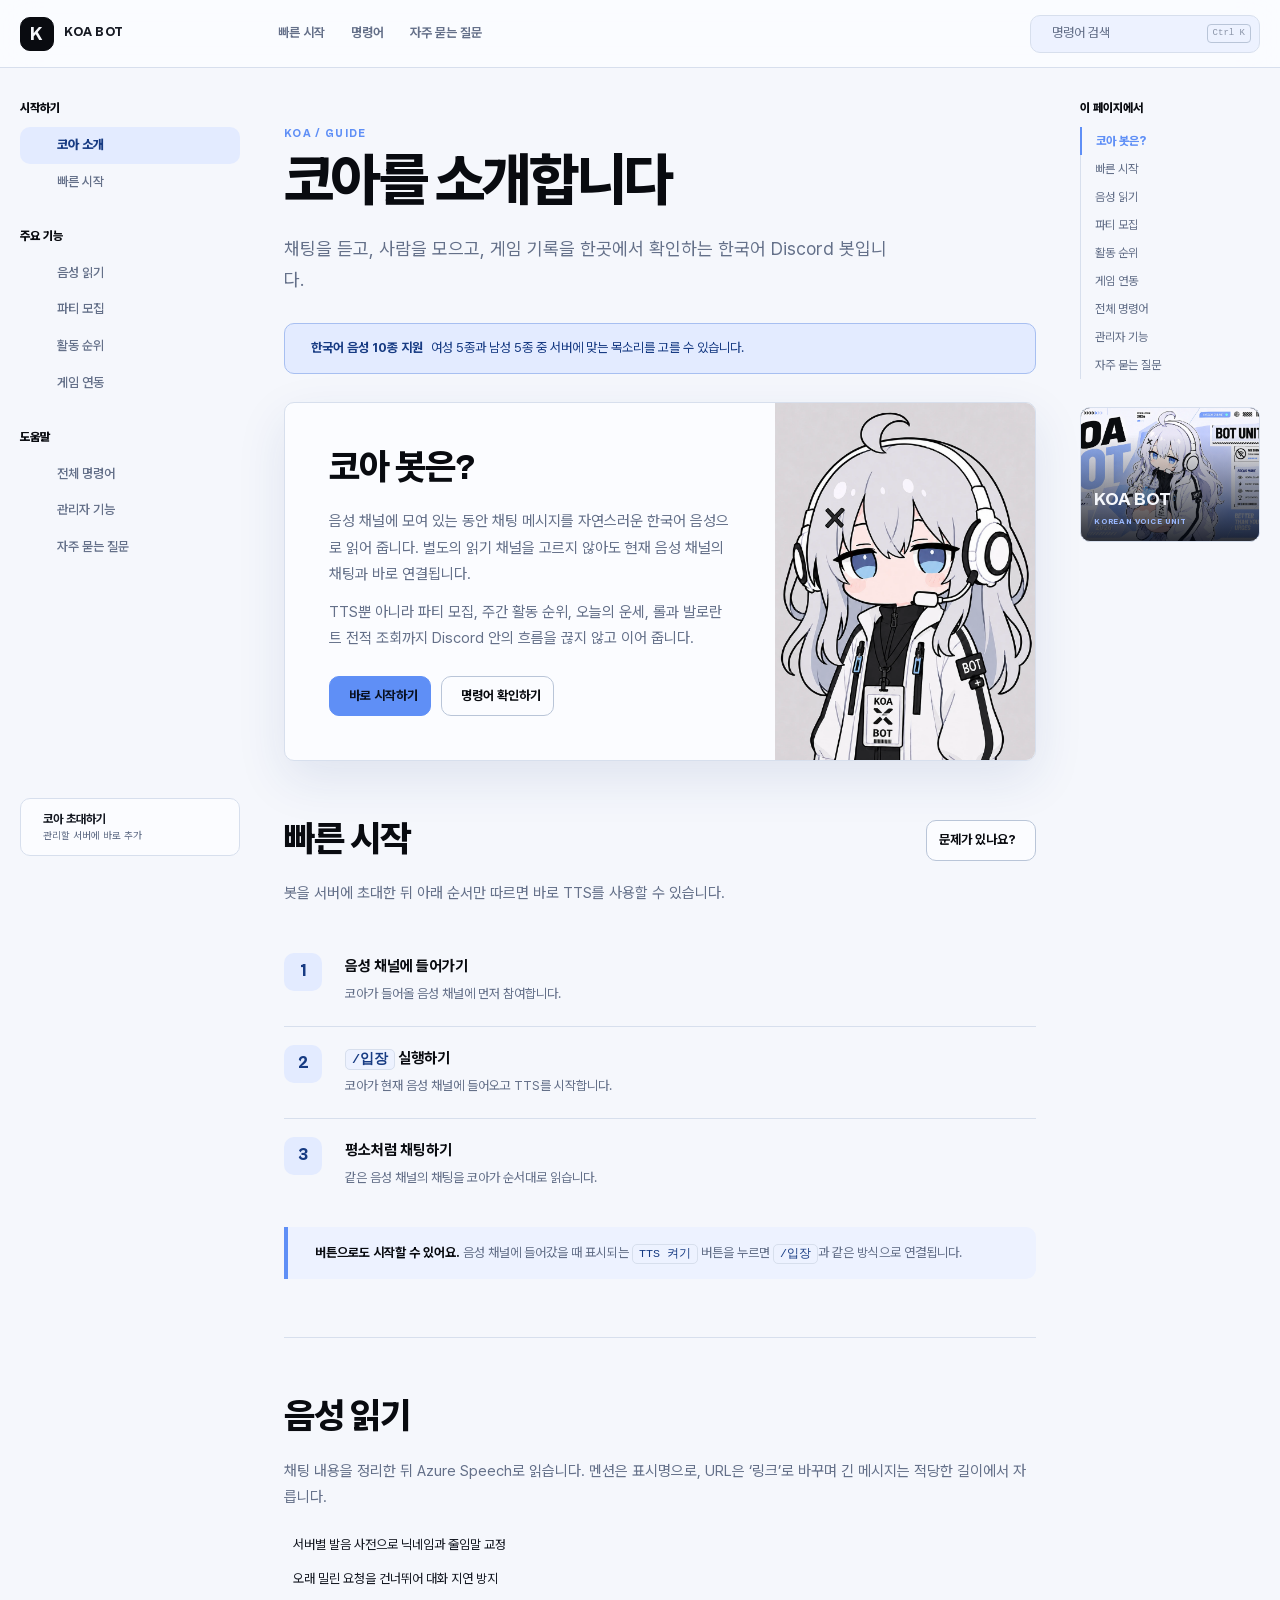
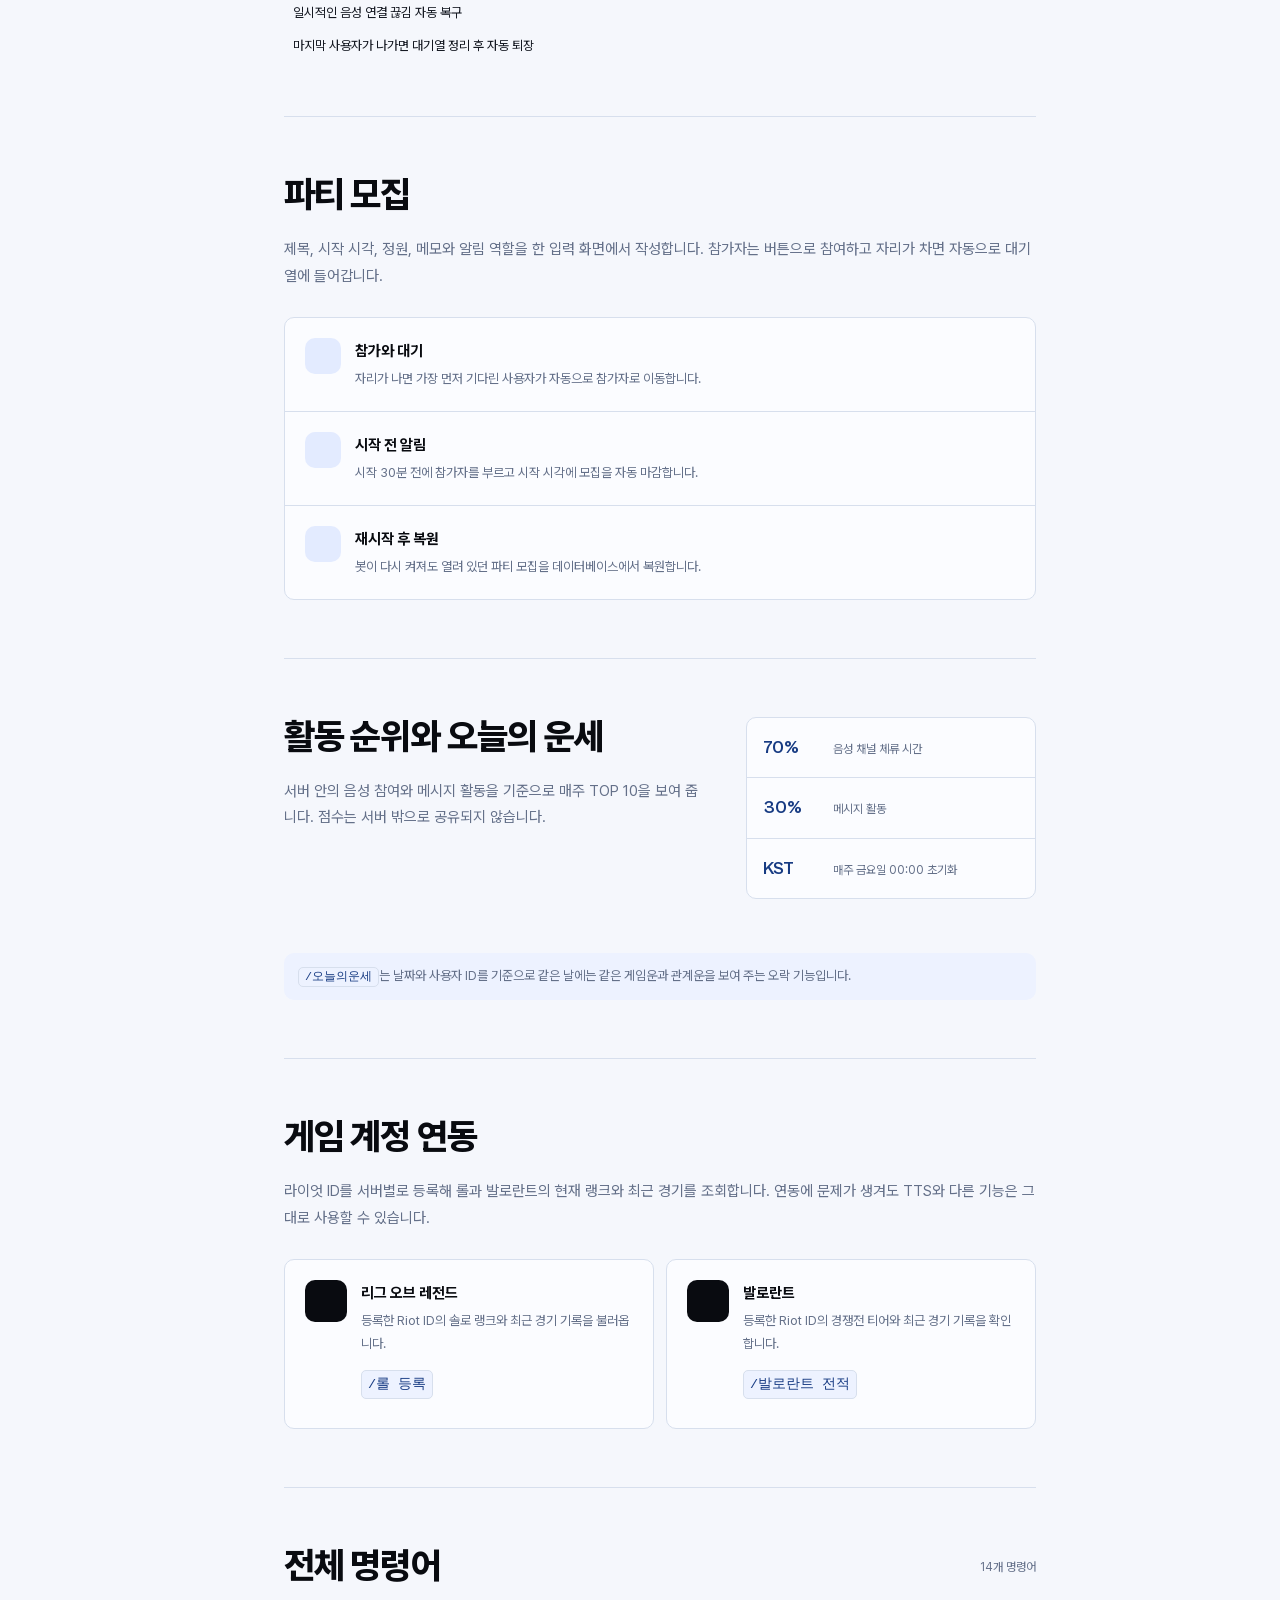
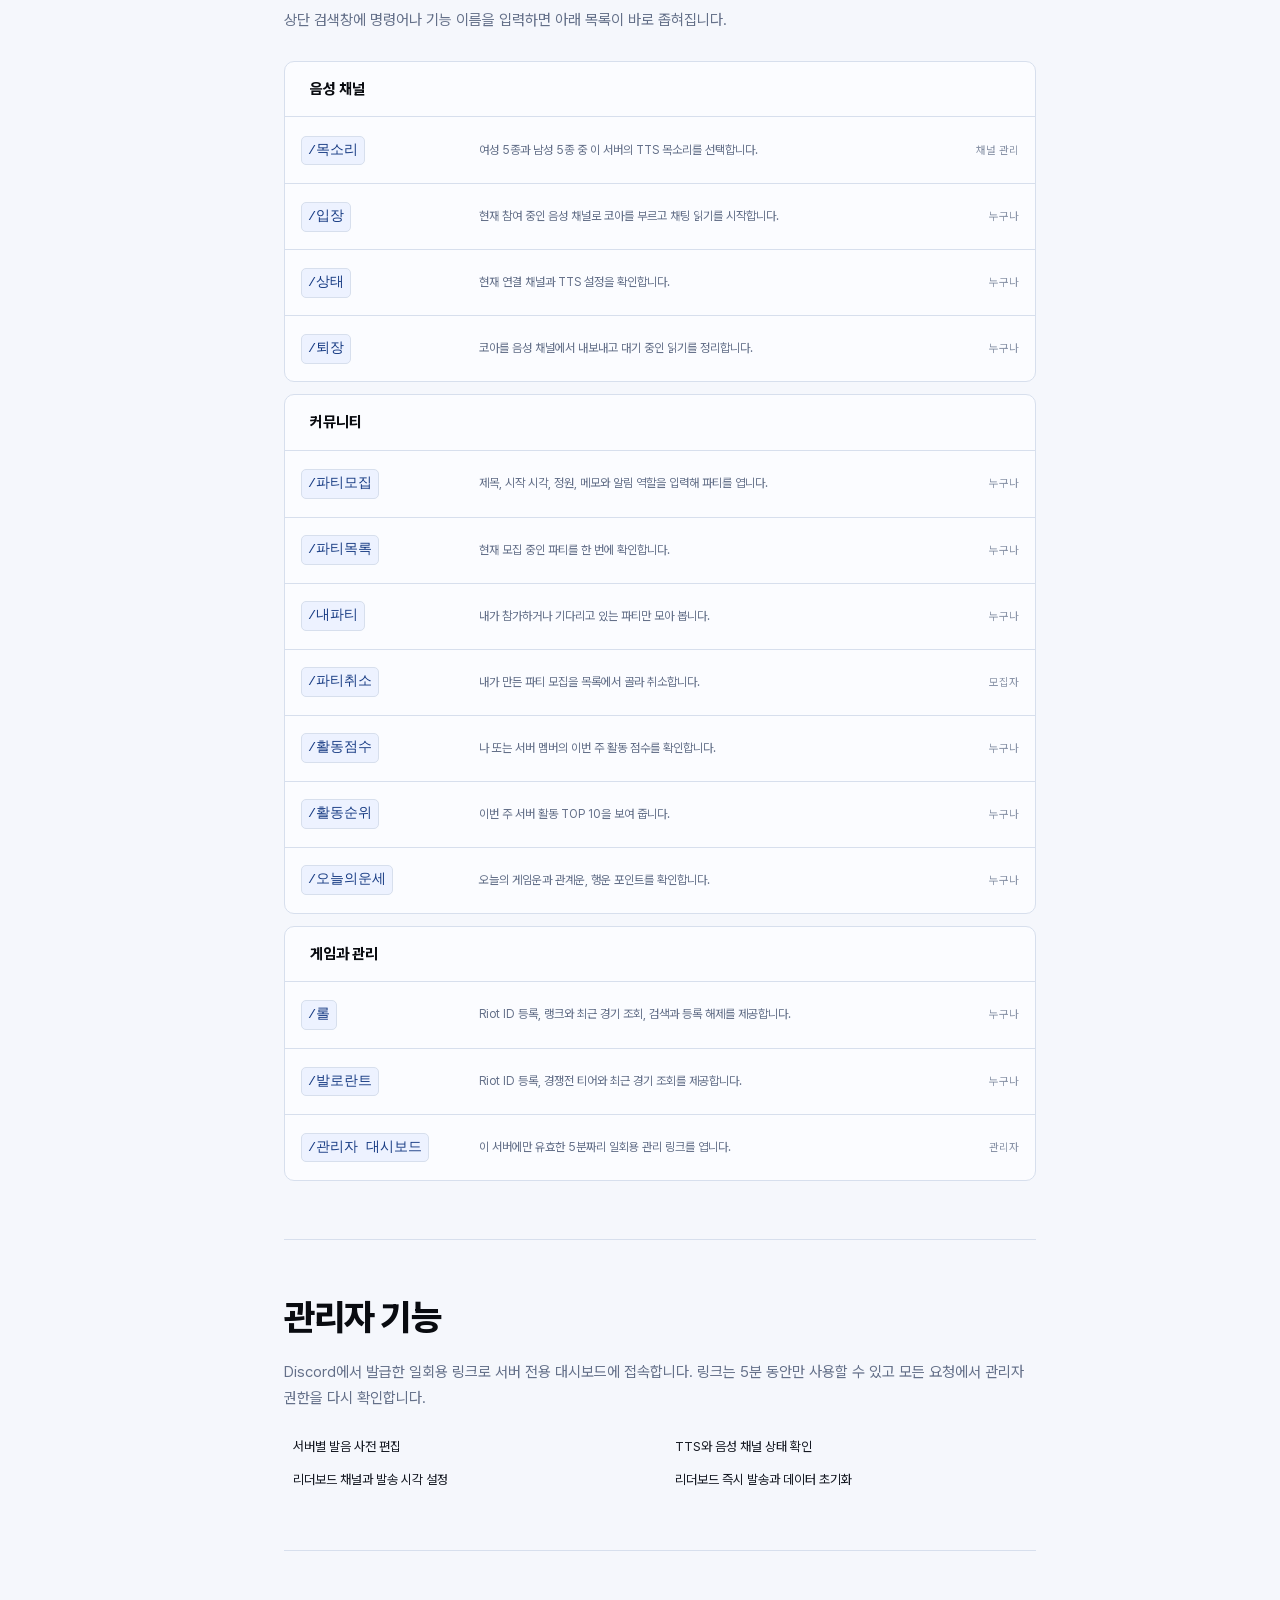
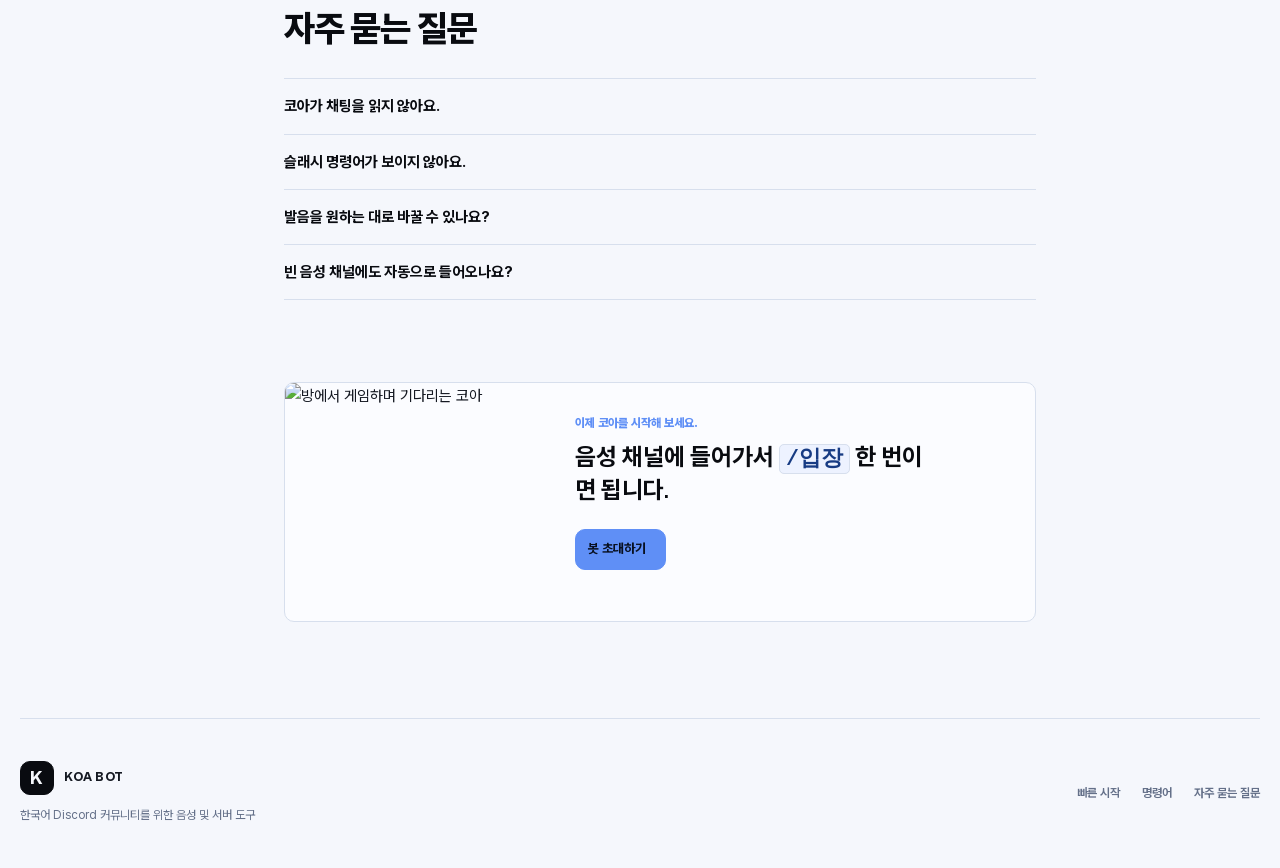
==== commit 31845945: "docs: 서버 관리자용 안내와 사용 화면을 정리한다" ====
--- a/site/index.html
+++ b/site/index.html
@@ -59,13 +59,6 @@
             <input id="command-search" type="search" placeholder="명령어 검색" autocomplete="off" />
             <kbd>Ctrl K</kbd>
           </label>
-          <a
-            class="icon-link"
-            href="https://github.com/enderpawar/Koa-Discord_bot"
-            target="_blank"
-            rel="noreferrer"
-            aria-label="Koa GitHub 저장소"
-          ><i class="ph ph-github-logo"></i></a>
         </div>
       </div>
     </header>
@@ -109,9 +102,9 @@
           </div>
         </nav>
 
-        <a class="side-source" href="https://github.com/enderpawar/Koa-Discord_bot#빠른-사용법" target="_blank" rel="noreferrer">
-          <i class="ph ph-book-open-text"></i>
-          <span><b>설치 문서</b><small>GitHub에서 전체 안내 보기</small></span>
+        <a class="side-source" href="https://discord.com/oauth2/authorize?client_id=1499232840133509160&amp;permissions=309274414080&amp;scope=bot%20applications.commands" target="_blank" rel="noreferrer">
+          <i class="ph ph-user-plus"></i>
+          <span><b>코아 초대하기</b><small>관리할 서버에 바로 추가</small></span>
           <i class="ph ph-arrow-up-right"></i>
         </a>
       </aside>
@@ -157,7 +150,7 @@
           <section class="guide-section" id="quick-start" aria-labelledby="quick-start-title">
             <div class="section-heading">
               <h2 id="quick-start-title">빠른 시작</h2>
-              <a href="https://github.com/enderpawar/Koa-Discord_bot#빠른-사용법" target="_blank" rel="noreferrer">설치 가이드 <i class="ph ph-arrow-up-right"></i></a>
+              <a href="#faq">문제가 있나요? <i class="ph ph-arrow-down-right"></i></a>
             </div>
             <p>봇을 서버에 초대한 뒤 아래 순서만 따르면 바로 TTS를 사용할 수 있습니다.</p>
 
@@ -233,7 +226,7 @@
             <div class="game-grid">
               <article>
                 <span class="game-icon"><i class="ph ph-strategy"></i></span>
-                <div><h3>리그 오브 레전드</h3><p>Riot Games 공식 API로 솔로 랭크와 최근 경기 기록을 불러옵니다.</p><code>/롤 등록</code></div>
+                <div><h3>리그 오브 레전드</h3><p>등록한 Riot ID의 솔로 랭크와 최근 경기 기록을 불러옵니다.</p><code>/롤 등록</code></div>
               </article>
               <article>
                 <span class="game-icon"><i class="ph ph-crosshair"></i></span>
@@ -302,11 +295,11 @@
             <div class="faq-list">
               <details>
                 <summary>코아가 채팅을 읽지 않아요.<i class="ph ph-plus"></i></summary>
-                <p>Discord Developer Portal에서 Message Content Intent가 켜져 있는지, 코아가 메시지 보기와 음성 채널 연결 및 말하기 권한을 가지고 있는지 확인하세요.</p>
+                <p>먼저 읽게 할 음성 채널에 들어간 뒤 <code>/입장</code>을 실행해 주세요. 코아가 음성 채널에 들어와 있는지, 메시지를 쓴 곳이 그 음성 채널의 채팅인지 확인하고, 계속 읽지 않으면 서버 설정에서 Koa_Bot 역할의 채널 보기·메시지 보내기·연결·말하기 권한을 확인해 주세요.</p>
               </details>
               <details>
                 <summary>슬래시 명령어가 보이지 않아요.<i class="ph ph-plus"></i></summary>
-                <p>봇 초대 주소에 <code>applications.commands</code> 범위가 포함되어야 합니다. 개발 서버에서는 <code>TEST_GUILD_ID</code>를 설정하면 명령어를 더 빠르게 반영할 수 있습니다.</p>
+                <p>Discord 앱을 완전히 닫았다가 다시 열고, 서버 멤버 목록에 Koa_Bot이 있는지 확인해 주세요. 그래도 보이지 않으면 서버 관리자가 이 페이지의 <strong>코아 초대하기</strong> 버튼으로 다시 추가해 주세요. 새 명령어가 Discord 전체에 반영되는 데에는 최대 1시간 정도 걸릴 수 있습니다.</p>
               </details>
               <details>
                 <summary>발음을 원하는 대로 바꿀 수 있나요?<i class="ph ph-plus"></i></summary>
@@ -365,7 +358,7 @@
       <nav aria-label="하단 메뉴">
         <a href="#quick-start">빠른 시작</a>
         <a href="#commands">명령어</a>
-        <a href="https://github.com/enderpawar/Koa-Discord_bot" target="_blank" rel="noreferrer">GitHub</a>
+        <a href="#faq">자주 묻는 질문</a>
       </nav>
     </footer>
   </body>
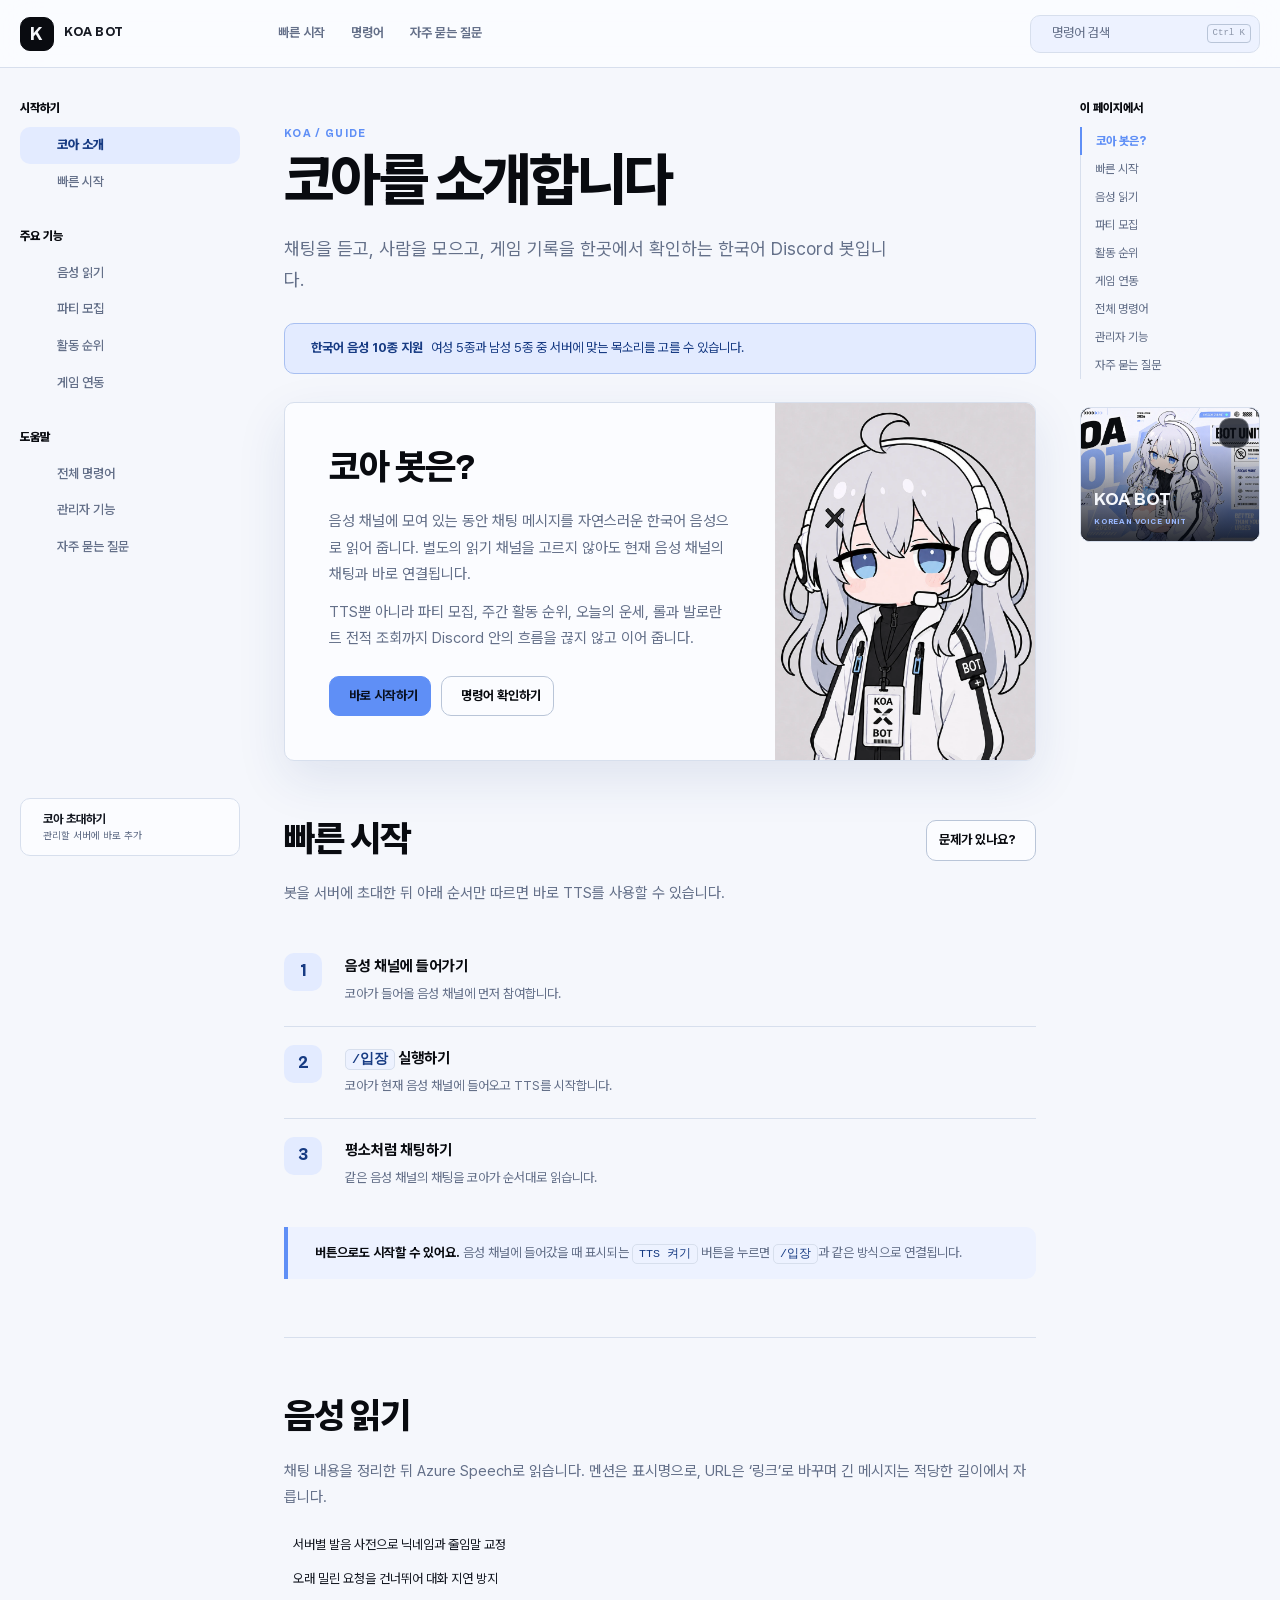
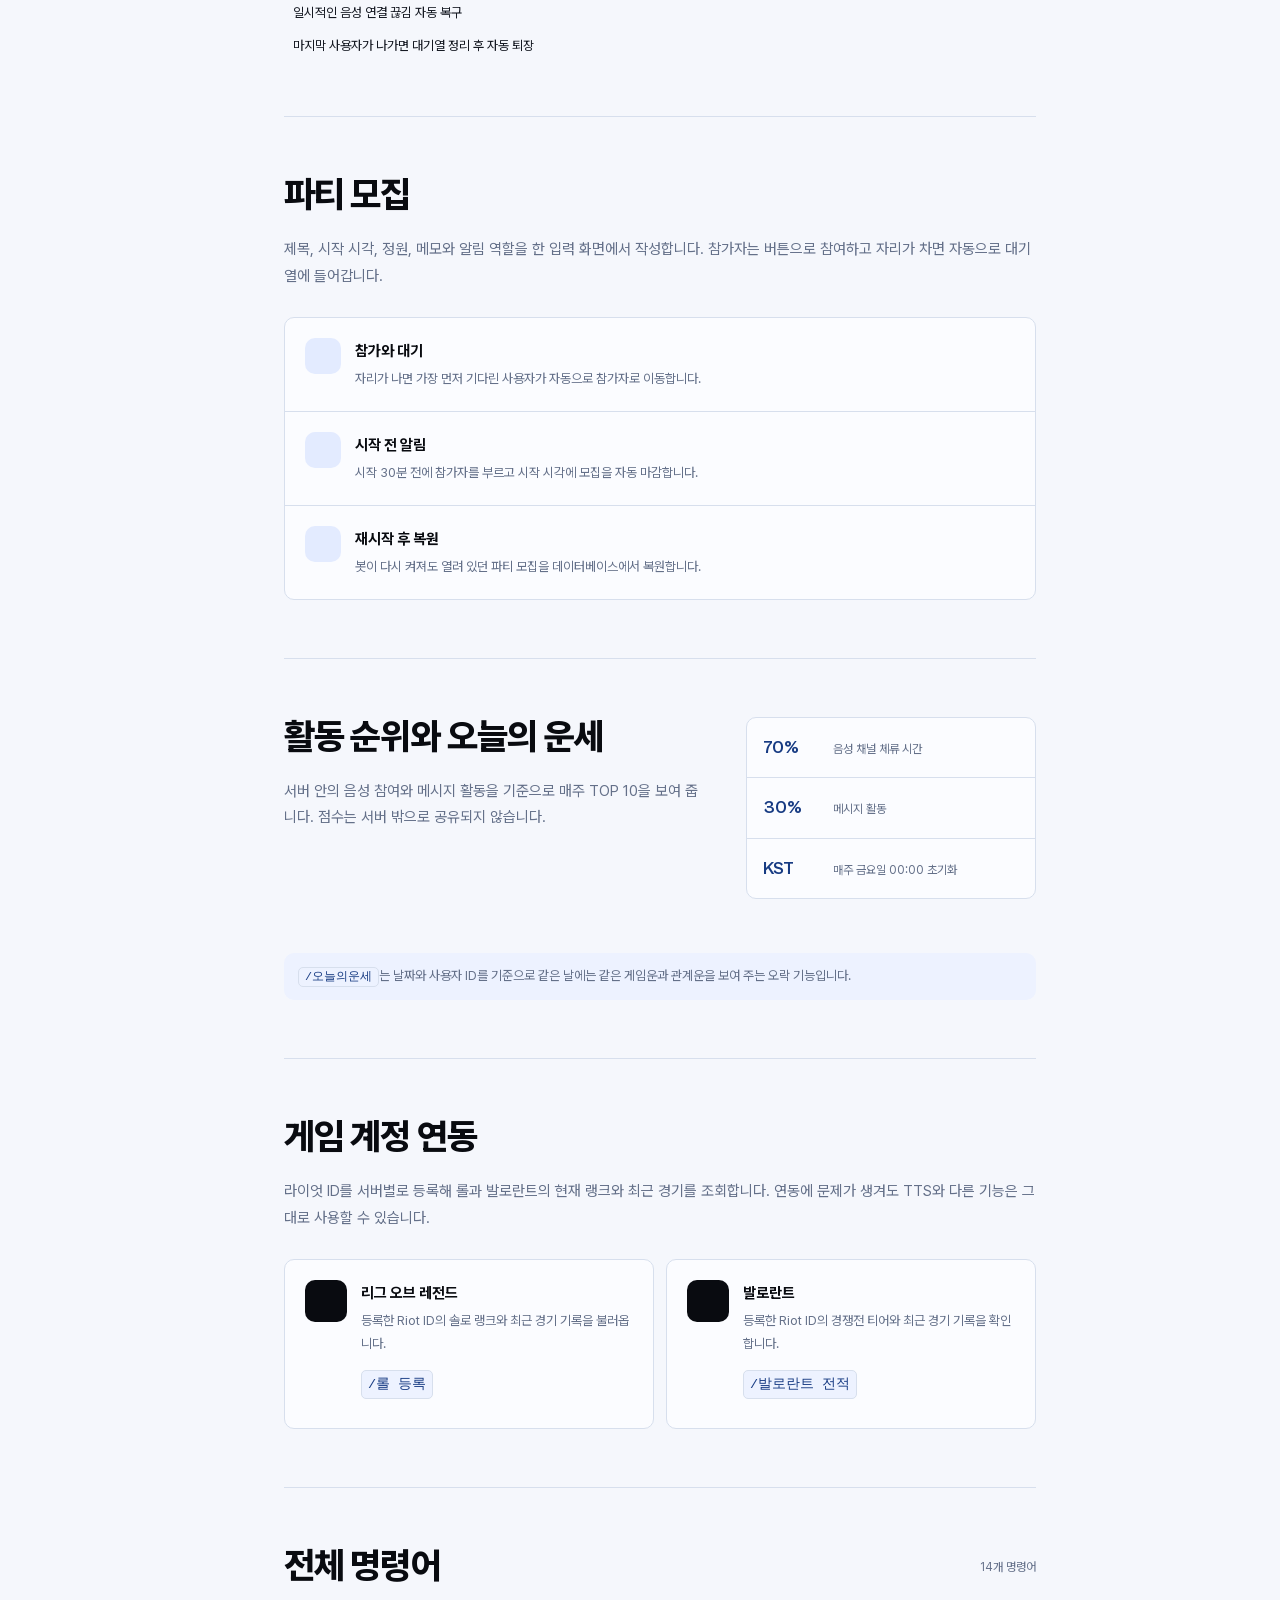
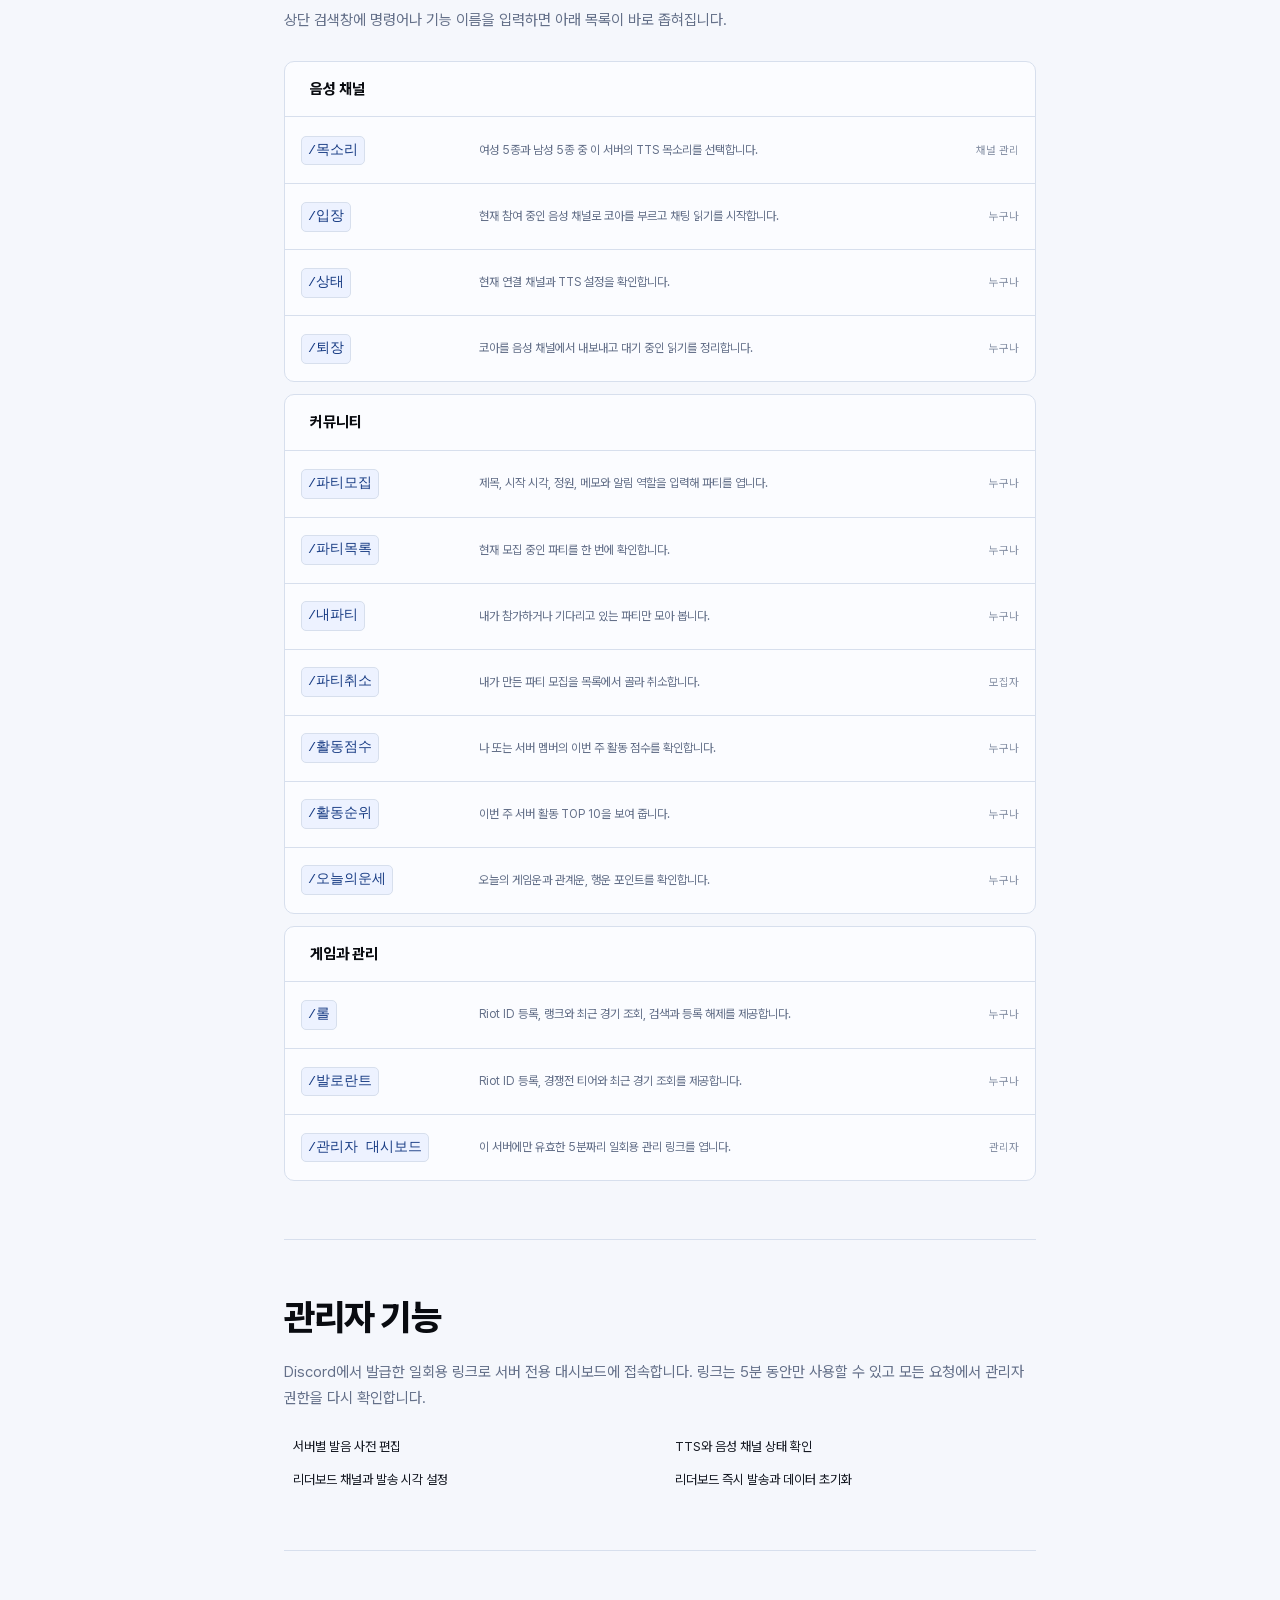
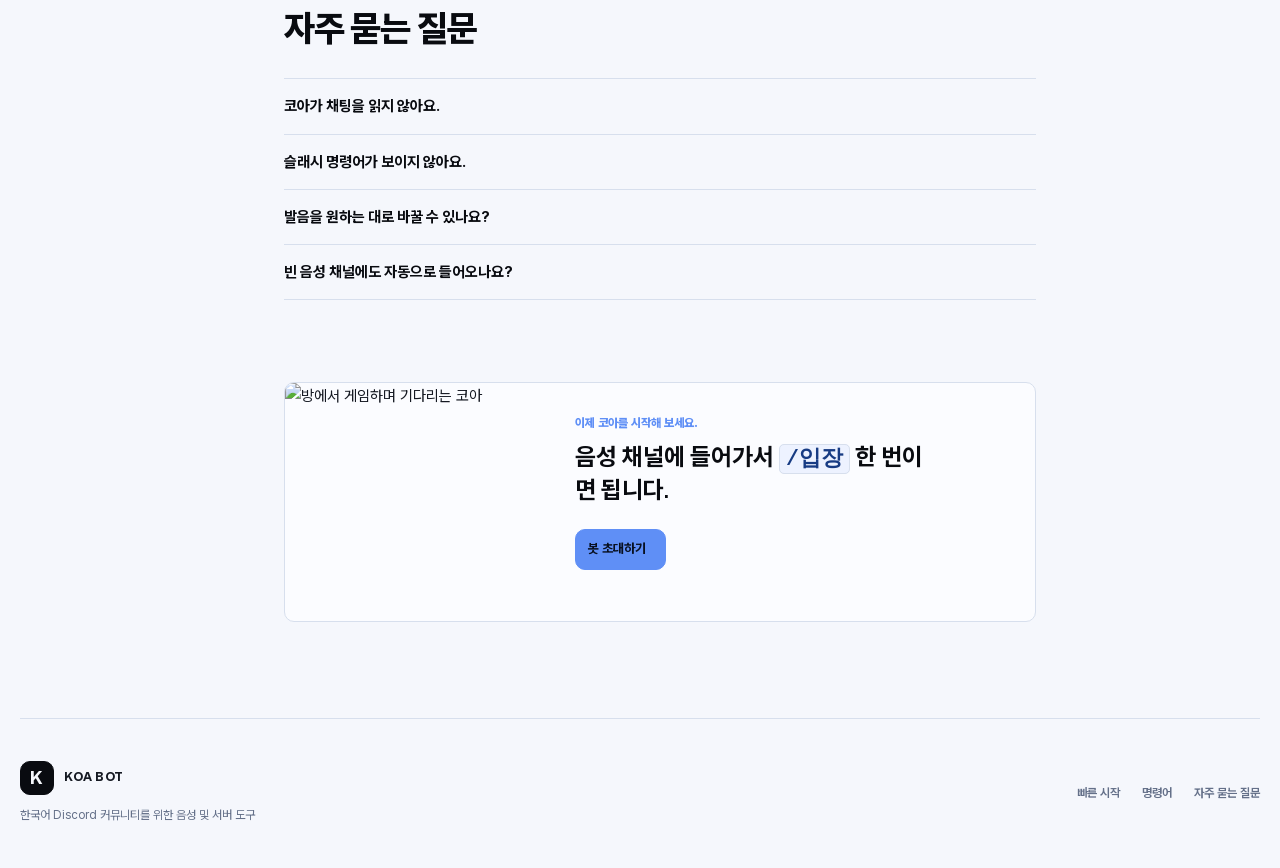
==== commit f3213f87: "feat(site): add expandable brand banner" ====
--- a/site/index.html
+++ b/site/index.html
@@ -344,11 +344,33 @@
         </nav>
 
         <figure class="toc-brand">
-          <img src="./assets/koa-brand-banner.webp" alt="Koa Bot 브랜드 배너" width="1672" height="941" loading="lazy" />
+          <button
+            class="toc-brand-trigger"
+            type="button"
+            aria-label="Koa Bot 브랜드 배너 크게 보기"
+            aria-haspopup="dialog"
+            aria-controls="brand-lightbox"
+          >
+            <img src="./assets/koa-brand-banner.webp" alt="" width="1672" height="941" loading="lazy" />
+          </button>
           <figcaption>KOA BOT<br /><span>KOREAN VOICE UNIT</span></figcaption>
+          <span class="toc-brand-zoom" aria-hidden="true"><i class="ph ph-magnifying-glass-plus"></i></span>
         </figure>
       </aside>
     </div>
+
+    <dialog class="image-lightbox" id="brand-lightbox" aria-labelledby="brand-lightbox-title">
+      <div class="image-lightbox-panel">
+        <div class="image-lightbox-toolbar">
+          <p id="brand-lightbox-title">KOA BOT 브랜드 배너</p>
+          <button class="image-lightbox-close" type="button" aria-label="배너 크게 보기 닫기">
+            <i class="ph ph-x" aria-hidden="true"></i>
+            <span>닫기</span>
+          </button>
+        </div>
+        <img src="./assets/koa-brand-banner.webp" alt="Koa Bot 브랜드 배너 원본" width="1672" height="941" />
+      </div>
+    </dialog>
 
     <footer class="site-footer">
       <div>
--- a/site/styles.css
+++ b/site/styles.css
@@ -111,6 +111,10 @@
   overflow: hidden;
 }
 
+body.is-lightbox-open {
+  overflow: hidden;
+}
+
 html:not(.js) body.is-loading {
   overflow: auto;
 }
@@ -1135,6 +1139,18 @@
   inset: 0;
   background: linear-gradient(180deg, transparent 20%, rgba(4, 8, 17, 0.84));
   content: "";
+  pointer-events: none;
+}
+
+.toc-brand-trigger {
+  display: block;
+  width: 100%;
+  height: 100%;
+  padding: 0;
+  border-radius: inherit;
+  background: transparent;
+  cursor: zoom-in;
+  overflow: hidden;
 }
 
 .toc-brand img {
@@ -1142,6 +1158,12 @@
   height: 100%;
   object-fit: cover;
   object-position: 61% center;
+  transition: transform 220ms cubic-bezier(0.16, 1, 0.3, 1);
+}
+
+.toc-brand-trigger:hover img,
+.toc-brand-trigger:focus-visible img {
+  transform: scale(1.035);
 }
 
 .toc-brand figcaption {
@@ -1155,12 +1177,117 @@
   font-size: 18px;
   font-weight: 800;
   line-height: 1.05;
+  pointer-events: none;
 }
 
 .toc-brand figcaption span {
   color: #9ab9ff;
   font-size: 8px;
   letter-spacing: 0.1em;
+}
+
+.toc-brand-zoom {
+  position: absolute;
+  top: 10px;
+  right: 10px;
+  z-index: 1;
+  display: grid;
+  width: 30px;
+  height: 30px;
+  border: 1px solid rgba(245, 247, 252, 0.28);
+  border-radius: var(--radius);
+  background: rgba(9, 13, 22, 0.78);
+  color: #f5f7fc;
+  font-size: 16px;
+  place-items: center;
+  pointer-events: none;
+}
+
+.image-lightbox {
+  width: 100vw;
+  max-width: none;
+  height: 100dvh;
+  max-height: none;
+  margin: 0;
+  padding: clamp(18px, 4vw, 52px);
+  border: 0;
+  background: rgba(5, 8, 13, 0.92);
+  color: #f5f7fc;
+  overflow: auto;
+}
+
+.image-lightbox::backdrop {
+  background: transparent;
+}
+
+.image-lightbox-panel {
+  width: min(1200px, 100%);
+  margin: auto;
+  border: 1px solid rgba(245, 247, 252, 0.18);
+  border-radius: var(--radius);
+  background: #0e1117;
+  box-shadow: 0 30px 90px rgba(4, 8, 17, 0.48);
+  overflow: hidden;
+  animation: lightbox-panel-in 240ms cubic-bezier(0.16, 1, 0.3, 1);
+}
+
+.image-lightbox-toolbar {
+  display: flex;
+  min-height: 54px;
+  padding: 10px 12px 10px 18px;
+  align-items: center;
+  justify-content: space-between;
+  gap: 20px;
+  border-bottom: 1px solid rgba(245, 247, 252, 0.12);
+}
+
+.image-lightbox-toolbar p {
+  margin: 0;
+  font-family: var(--display);
+  font-size: 15px;
+  font-weight: 700;
+  letter-spacing: 0.02em;
+}
+
+.image-lightbox-close {
+  display: inline-flex;
+  min-height: 34px;
+  padding: 5px 10px;
+  align-items: center;
+  gap: 6px;
+  border: 1px solid rgba(245, 247, 252, 0.2);
+  border-radius: var(--radius);
+  background: rgba(245, 247, 252, 0.08);
+  color: #f5f7fc;
+  cursor: pointer;
+  font-size: 13px;
+  font-weight: 700;
+}
+
+.image-lightbox-close:hover {
+  background: rgba(245, 247, 252, 0.15);
+}
+
+.image-lightbox-close:active {
+  transform: translateY(1px);
+}
+
+.image-lightbox-panel > img {
+  width: 100%;
+  max-height: calc(100dvh - 150px);
+  object-fit: contain;
+}
+
+@keyframes lightbox-panel-in {
+  from {
+    opacity: 0;
+    transform: scale(0.975);
+  }
+
+  to {
+    opacity: 1;
+    transform: scale(1);
+  }
 }
 
 .site-footer {
@@ -1430,6 +1557,14 @@
   html {
     scroll-behavior: auto;
   }
+
+  .toc-brand img {
+    transition: none;
+  }
+
+  .image-lightbox-panel {
+    animation: none;
+  }
 }
 
 @media print {
@@ -1438,6 +1573,7 @@
   .side-nav,
   .page-toc,
   .mobile-panel,
+  .image-lightbox,
   .site-footer {
     display: none !important;
   }
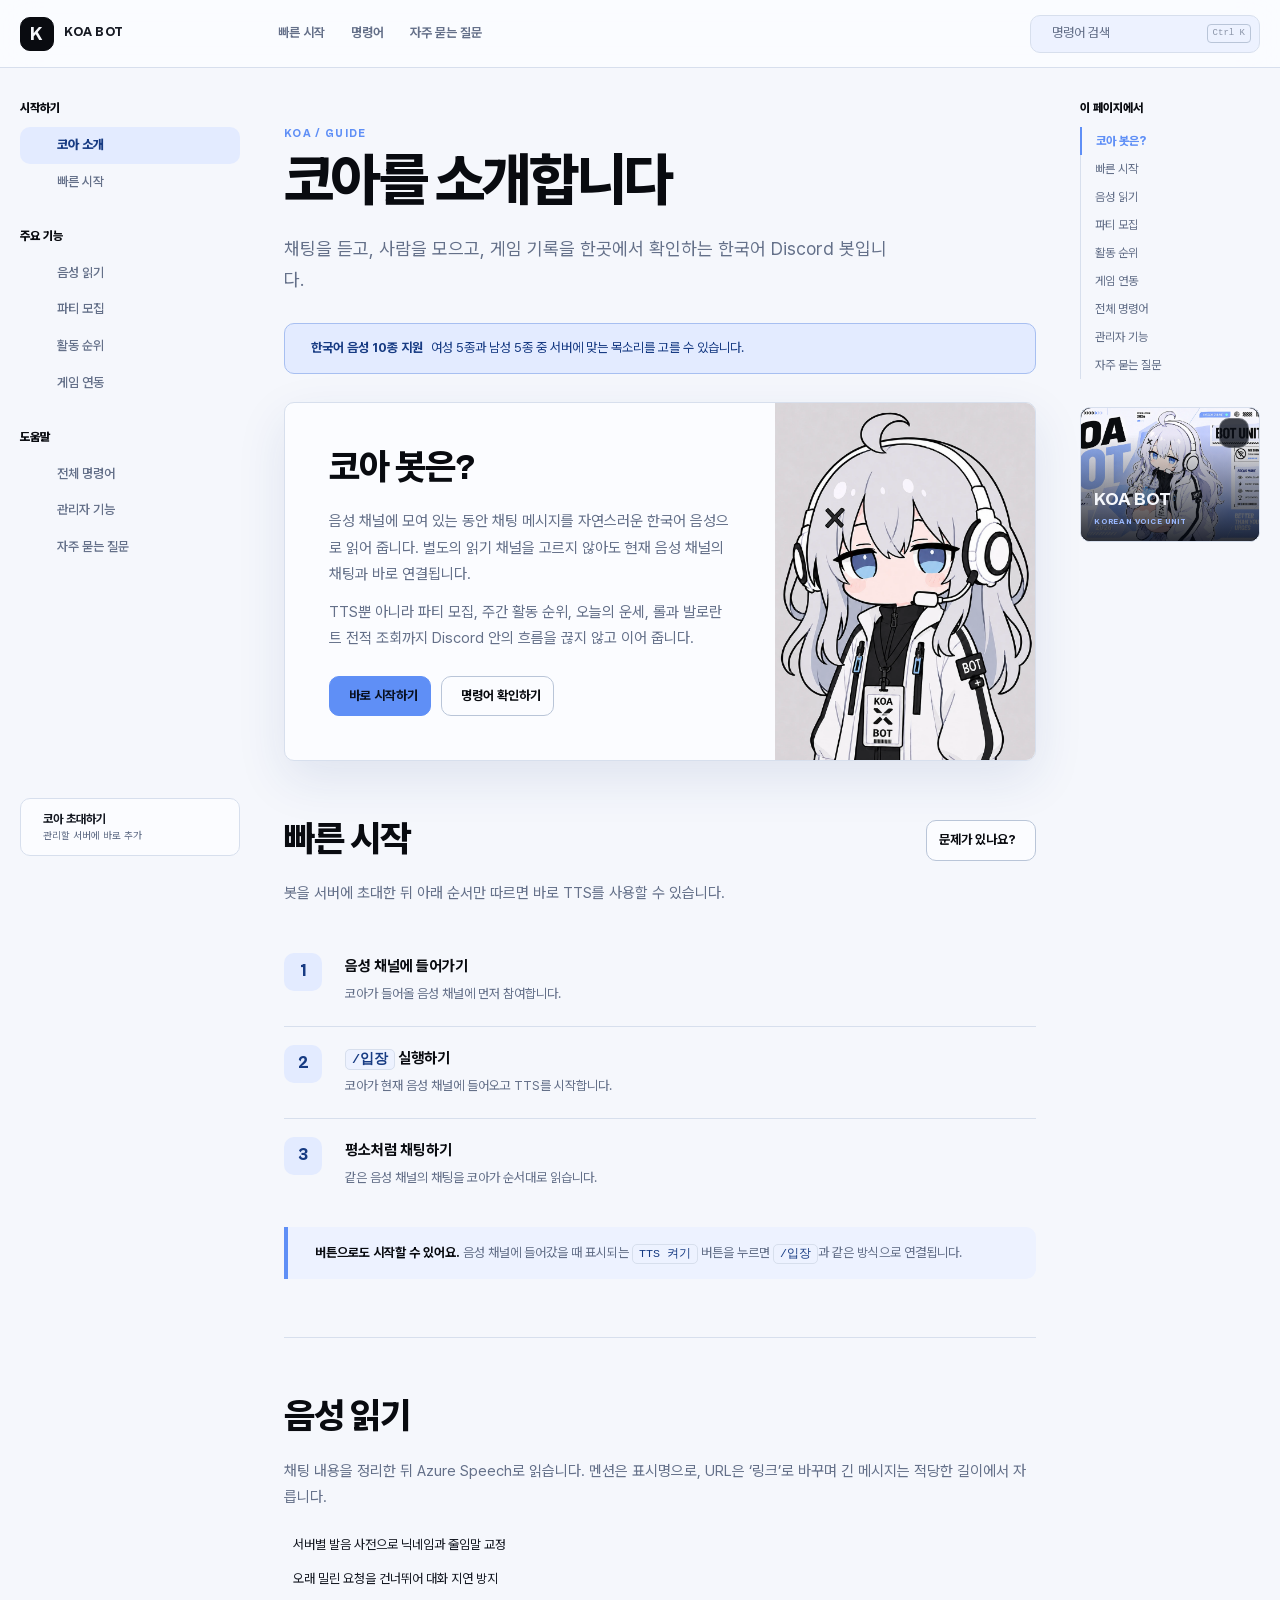
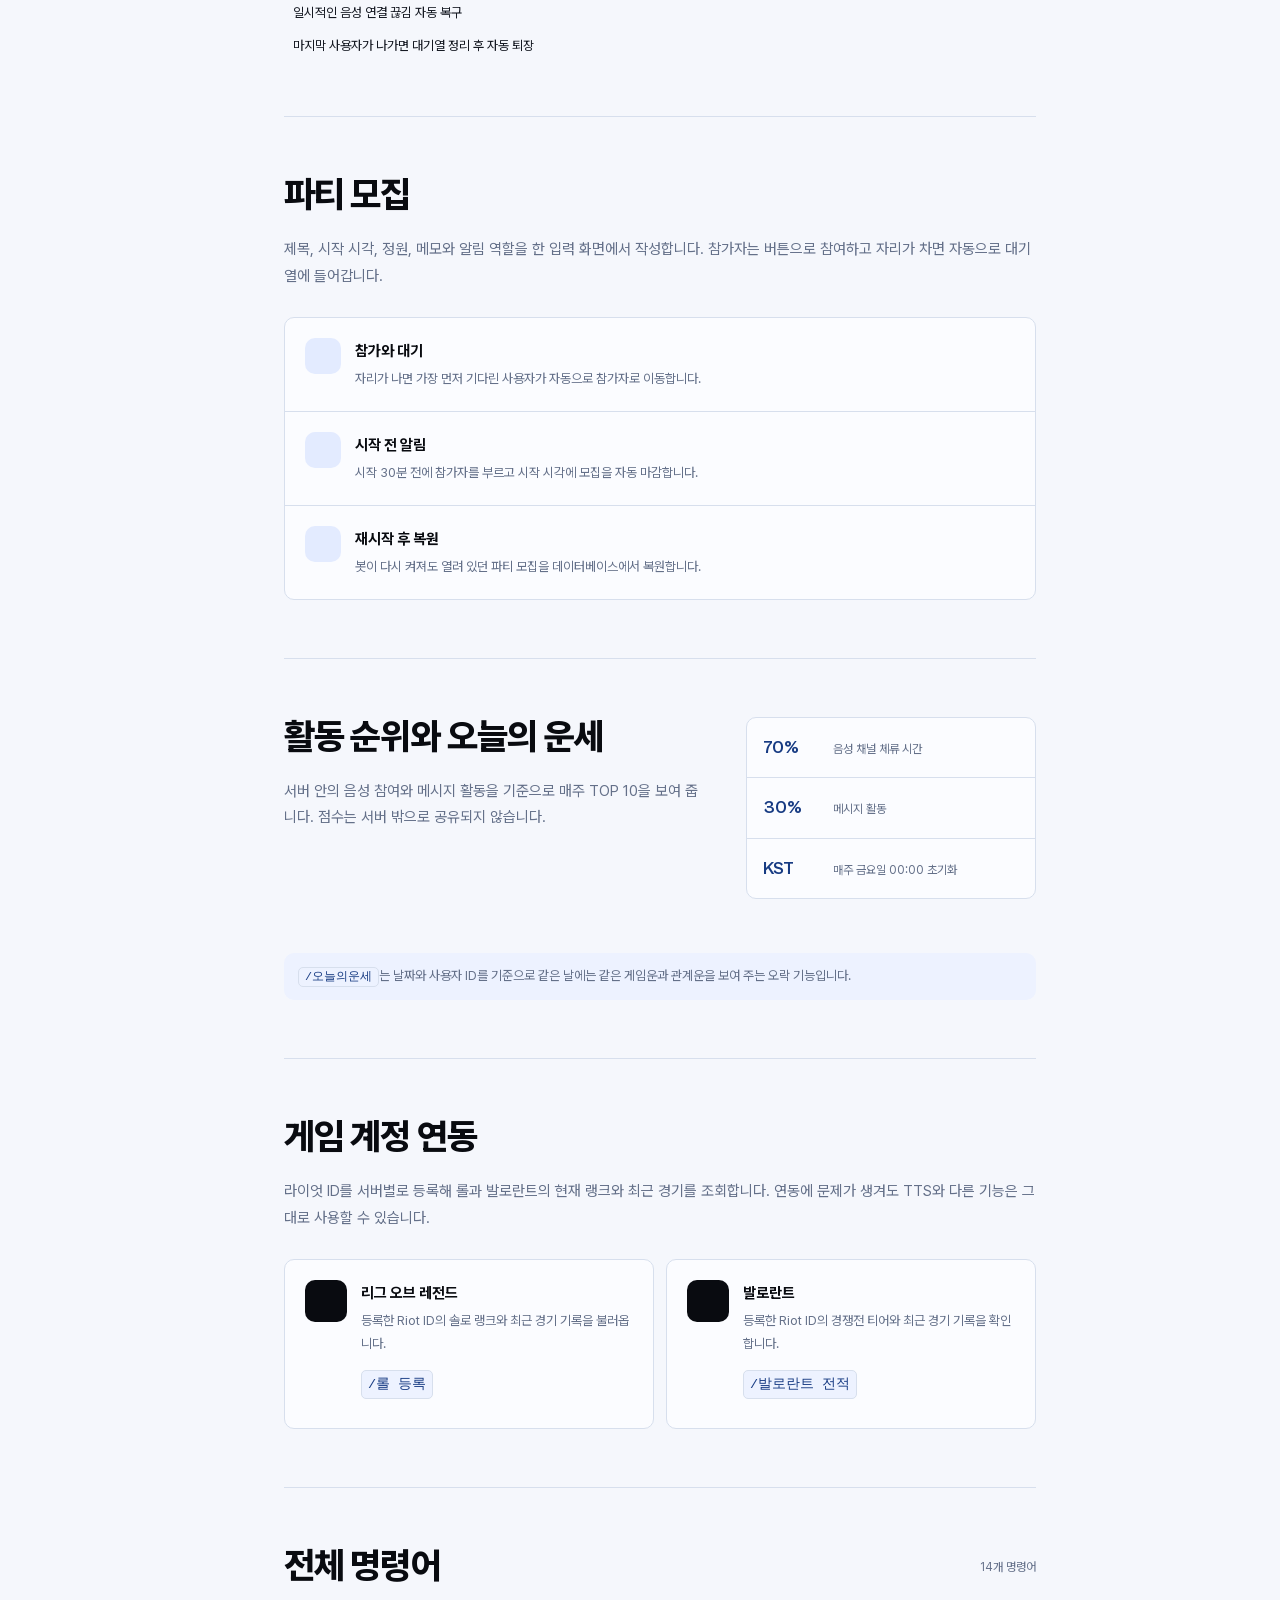
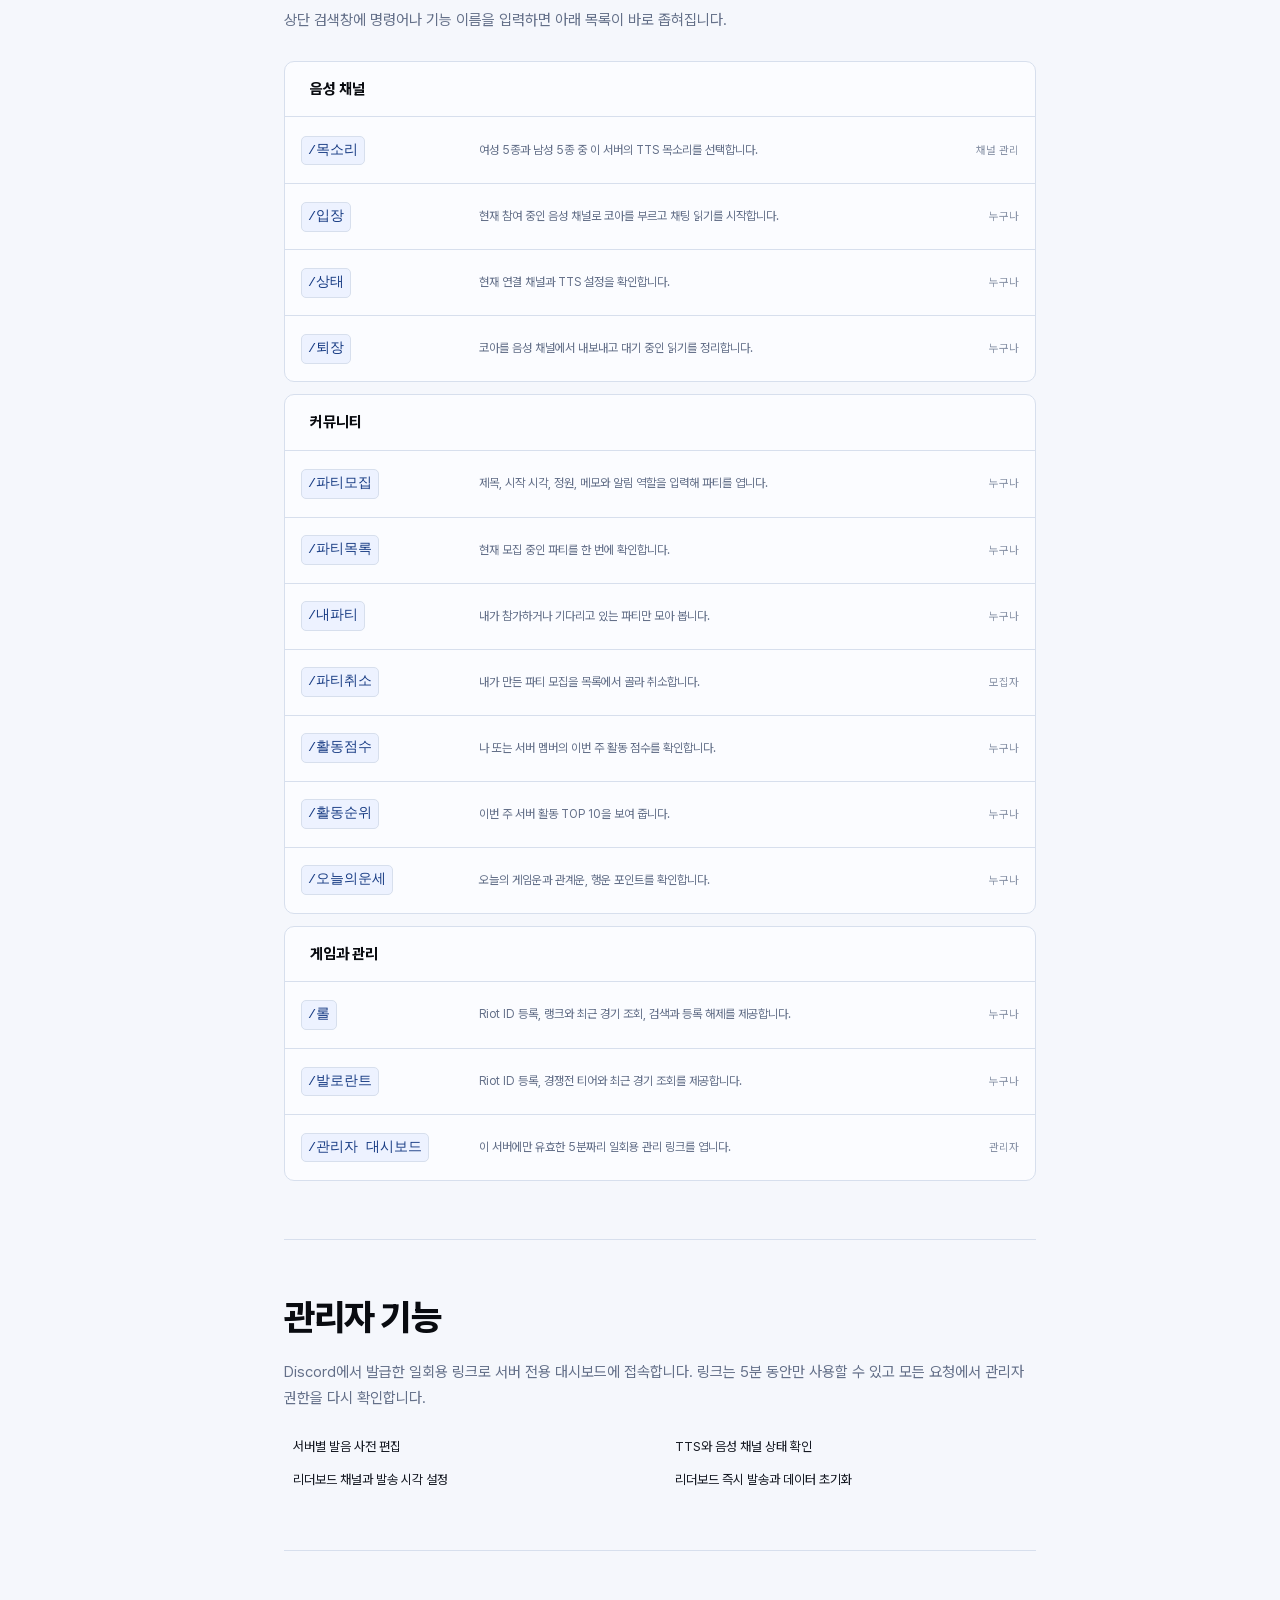
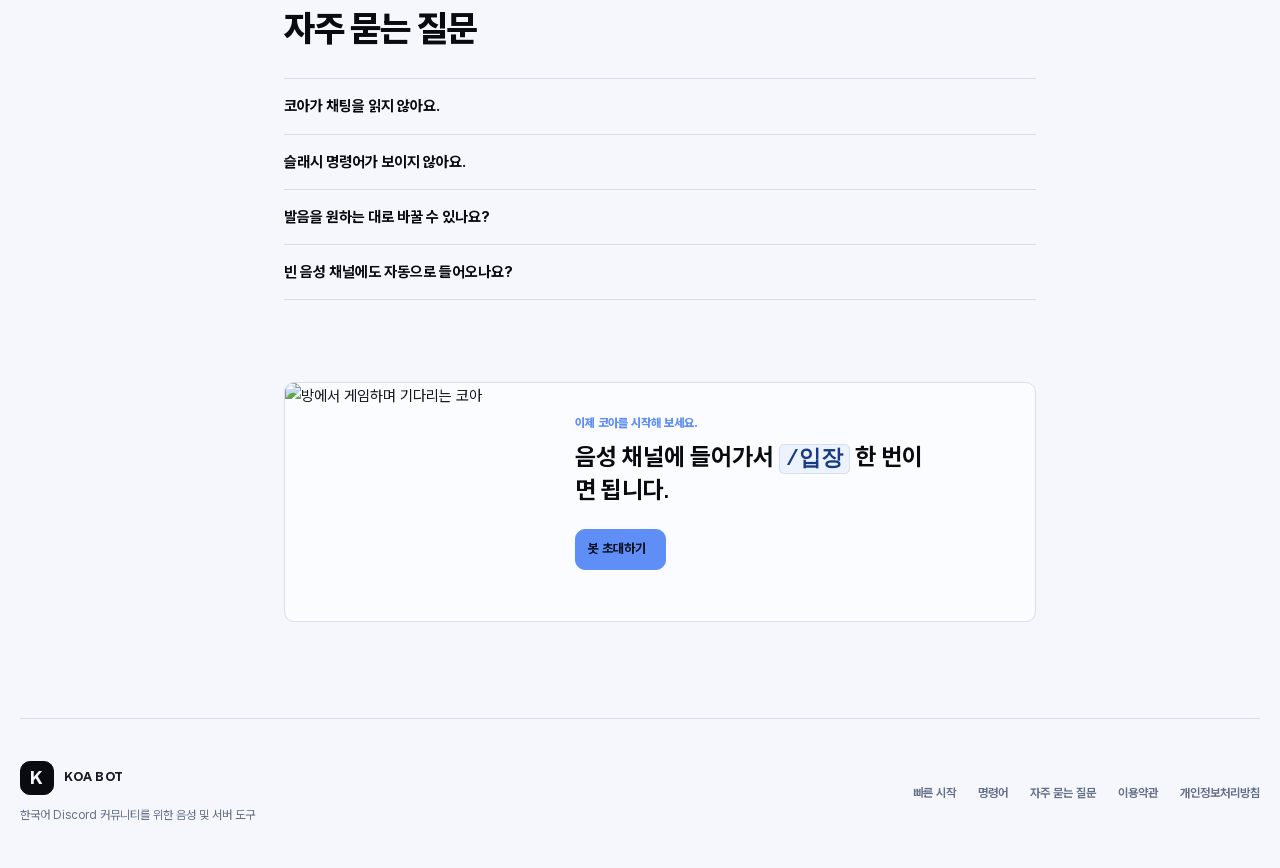
==== commit c20cc59b: "docs: MIT 라이선스와 약관·개인정보처리방침을 추가한다 라이선스가 없어 README의 자체 호스팅 안내와 모순되던 상태를 해소하고, App Directory 등재의 필수 요건" ====
--- a/site/index.html
+++ b/site/index.html
@@ -381,6 +381,8 @@
         <a href="#quick-start">빠른 시작</a>
         <a href="#commands">명령어</a>
         <a href="#faq">자주 묻는 질문</a>
+        <a href="./terms.html">이용약관</a>
+        <a href="./privacy.html">개인정보처리방침</a>
       </nav>
     </footer>
   </body>
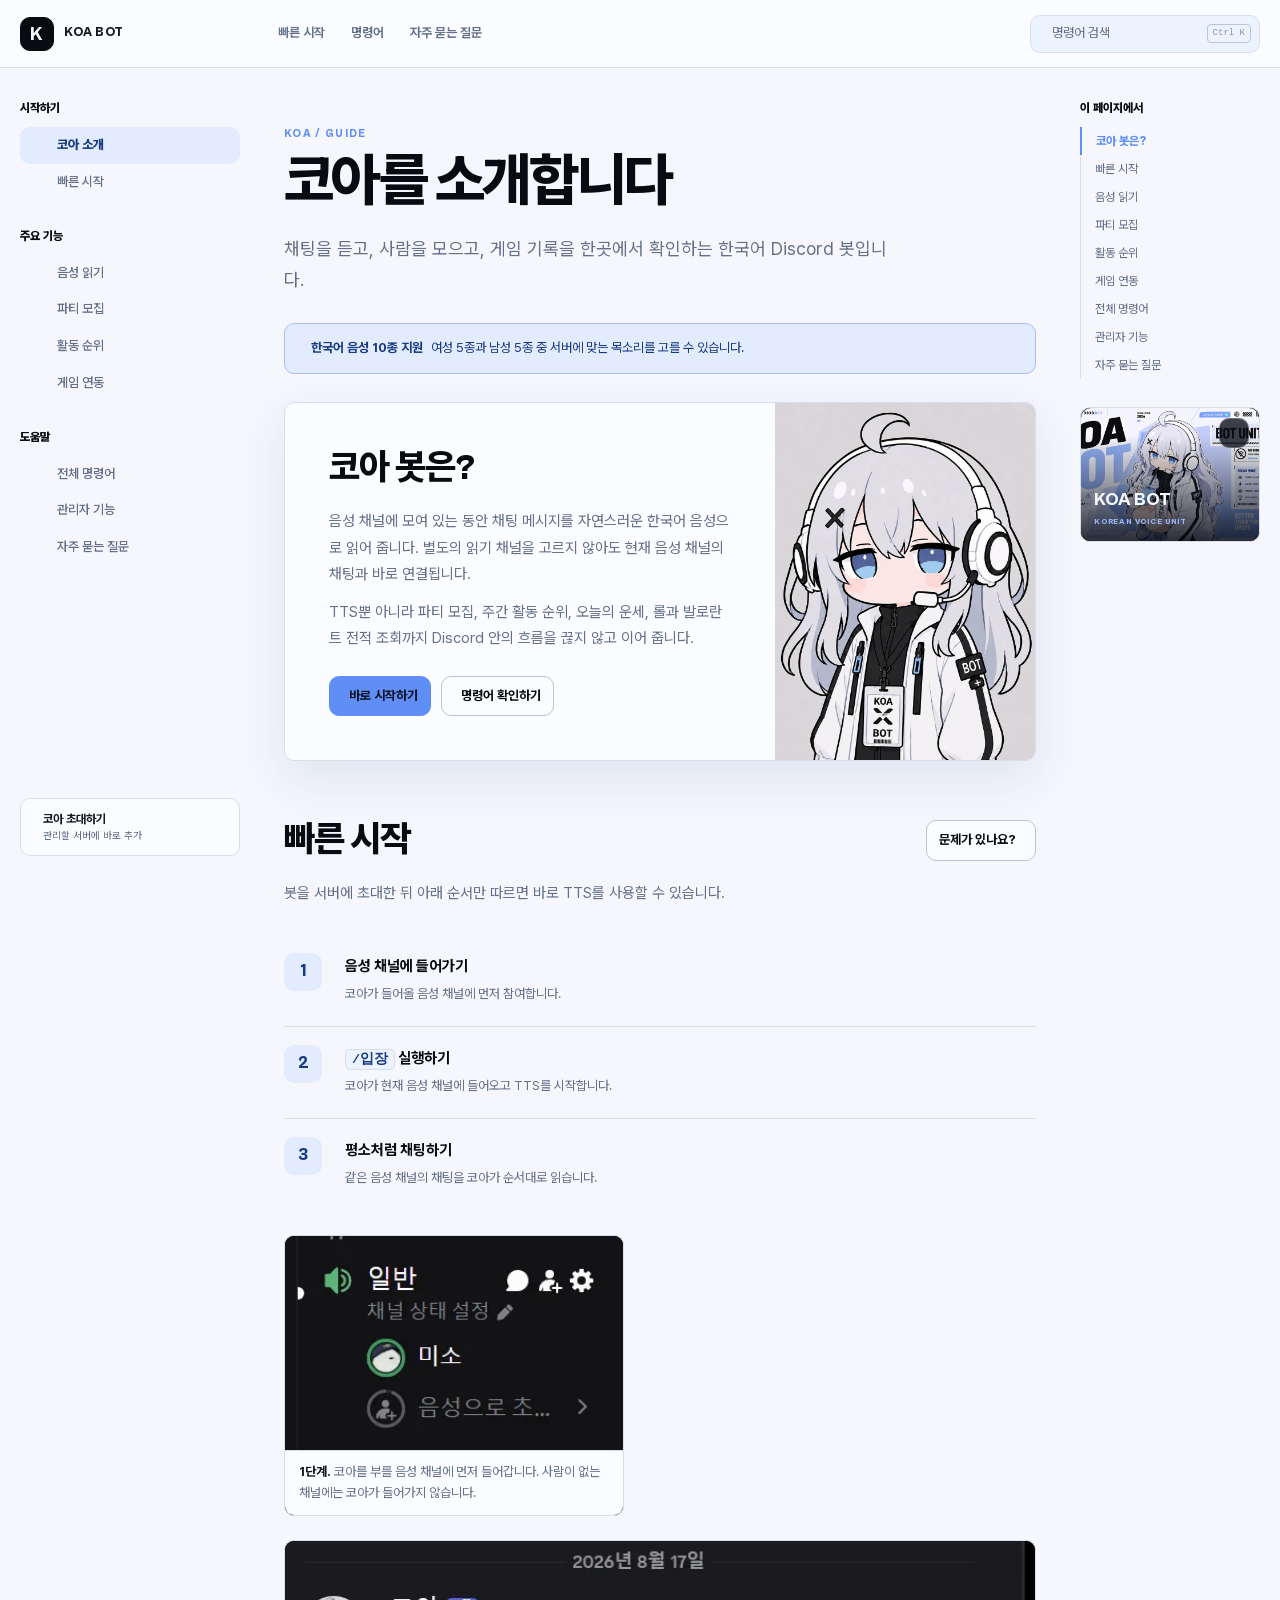
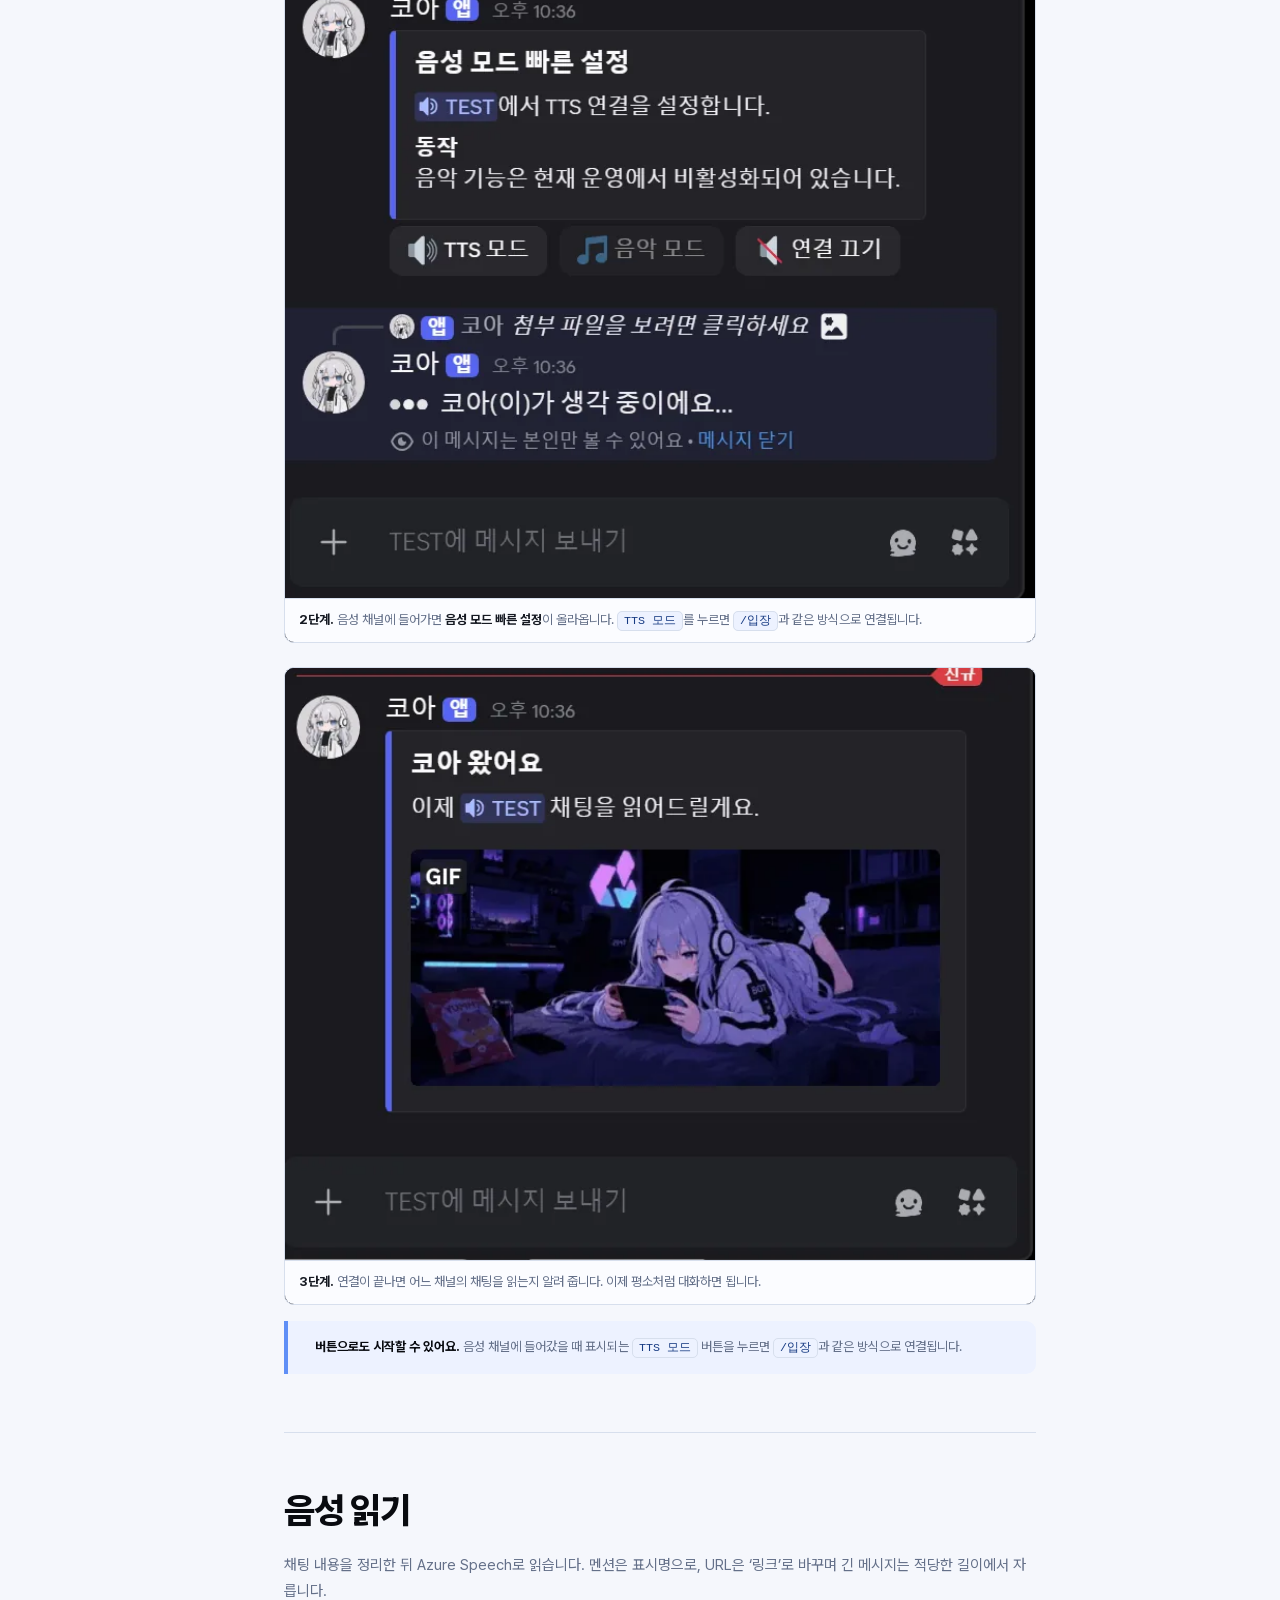
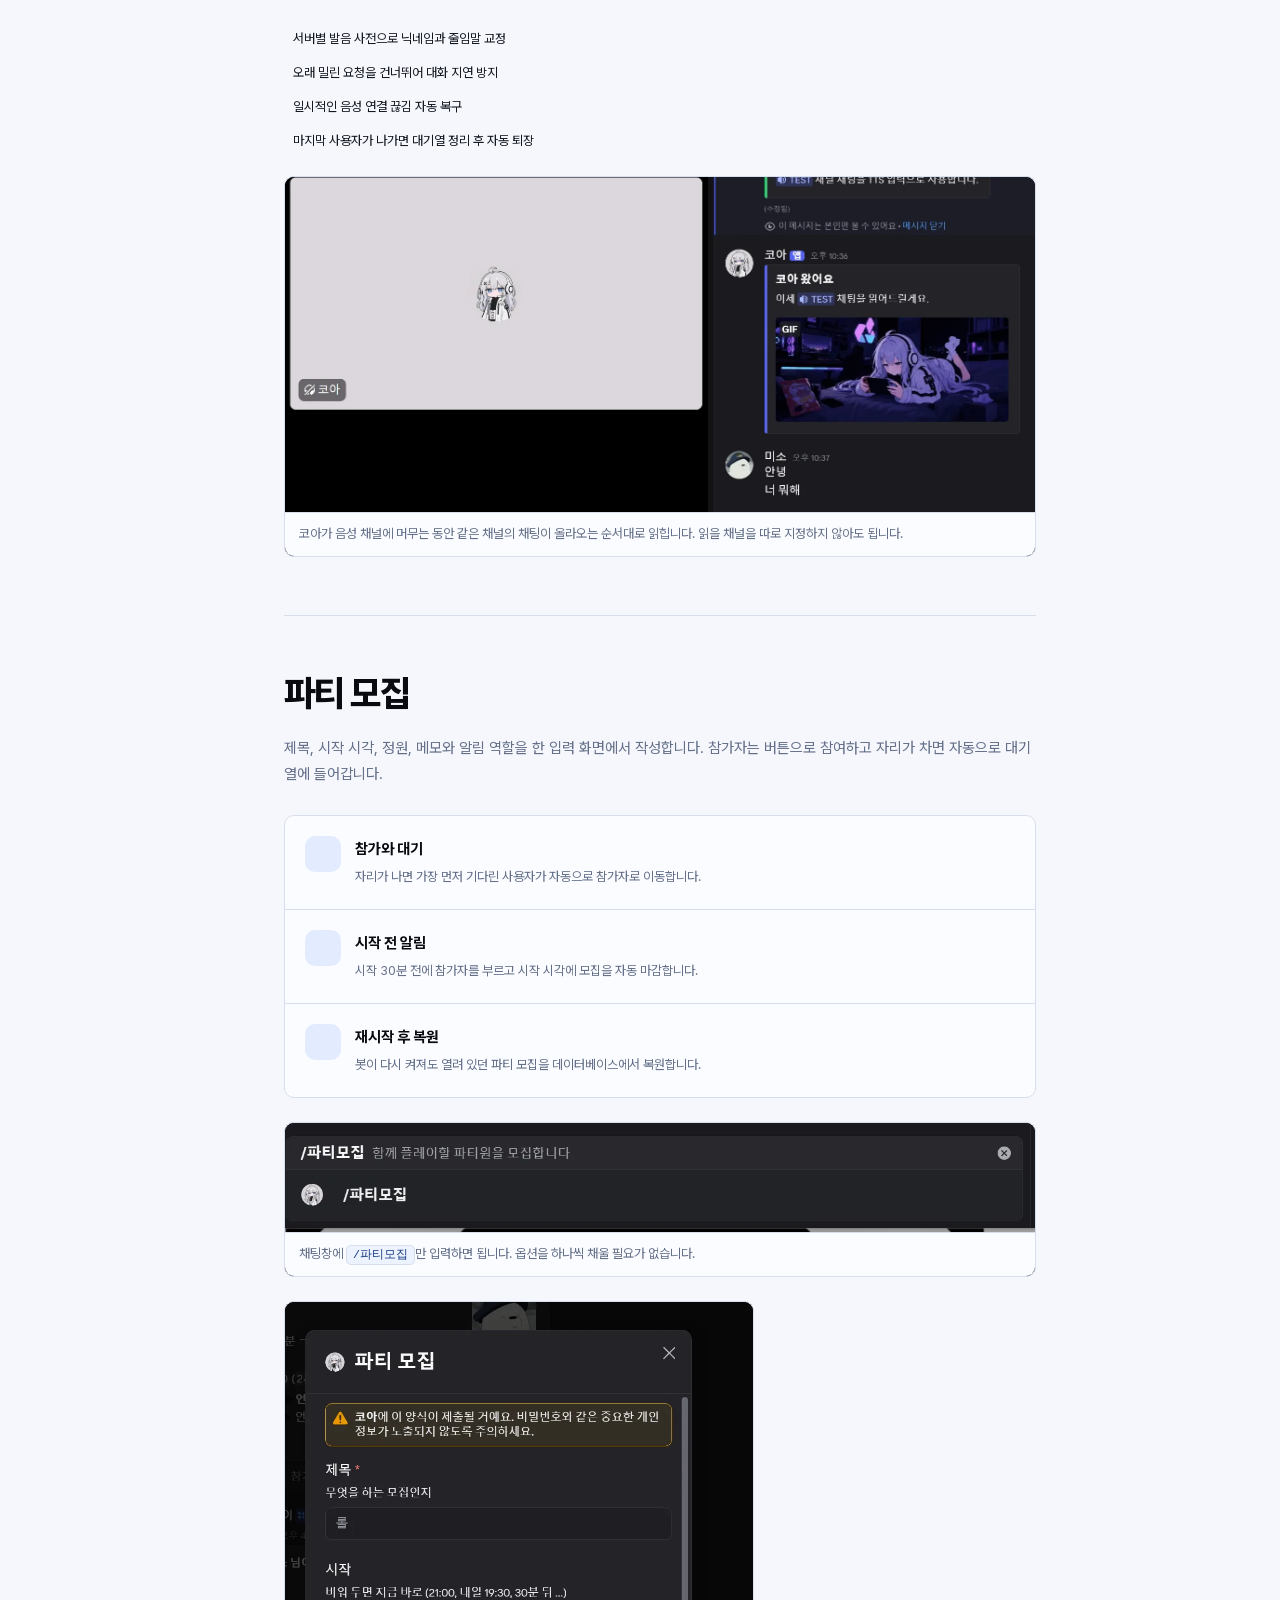
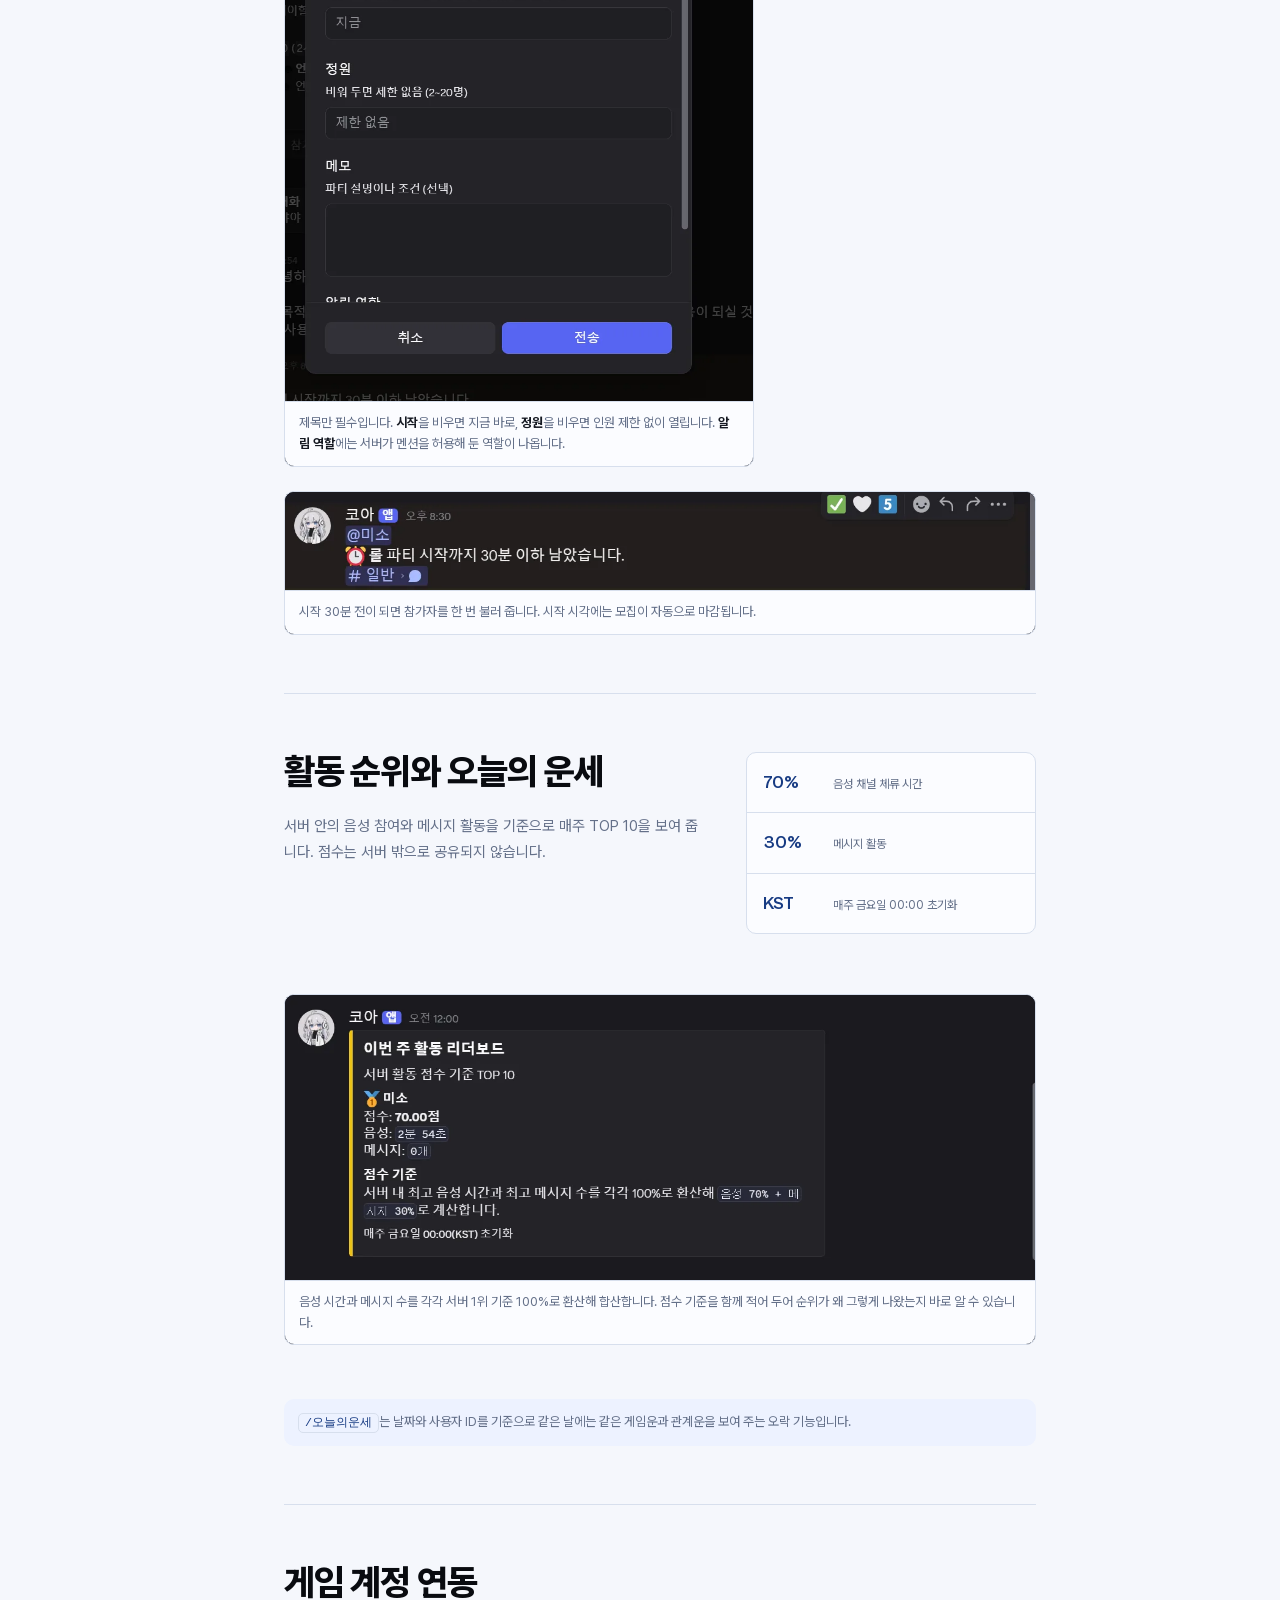
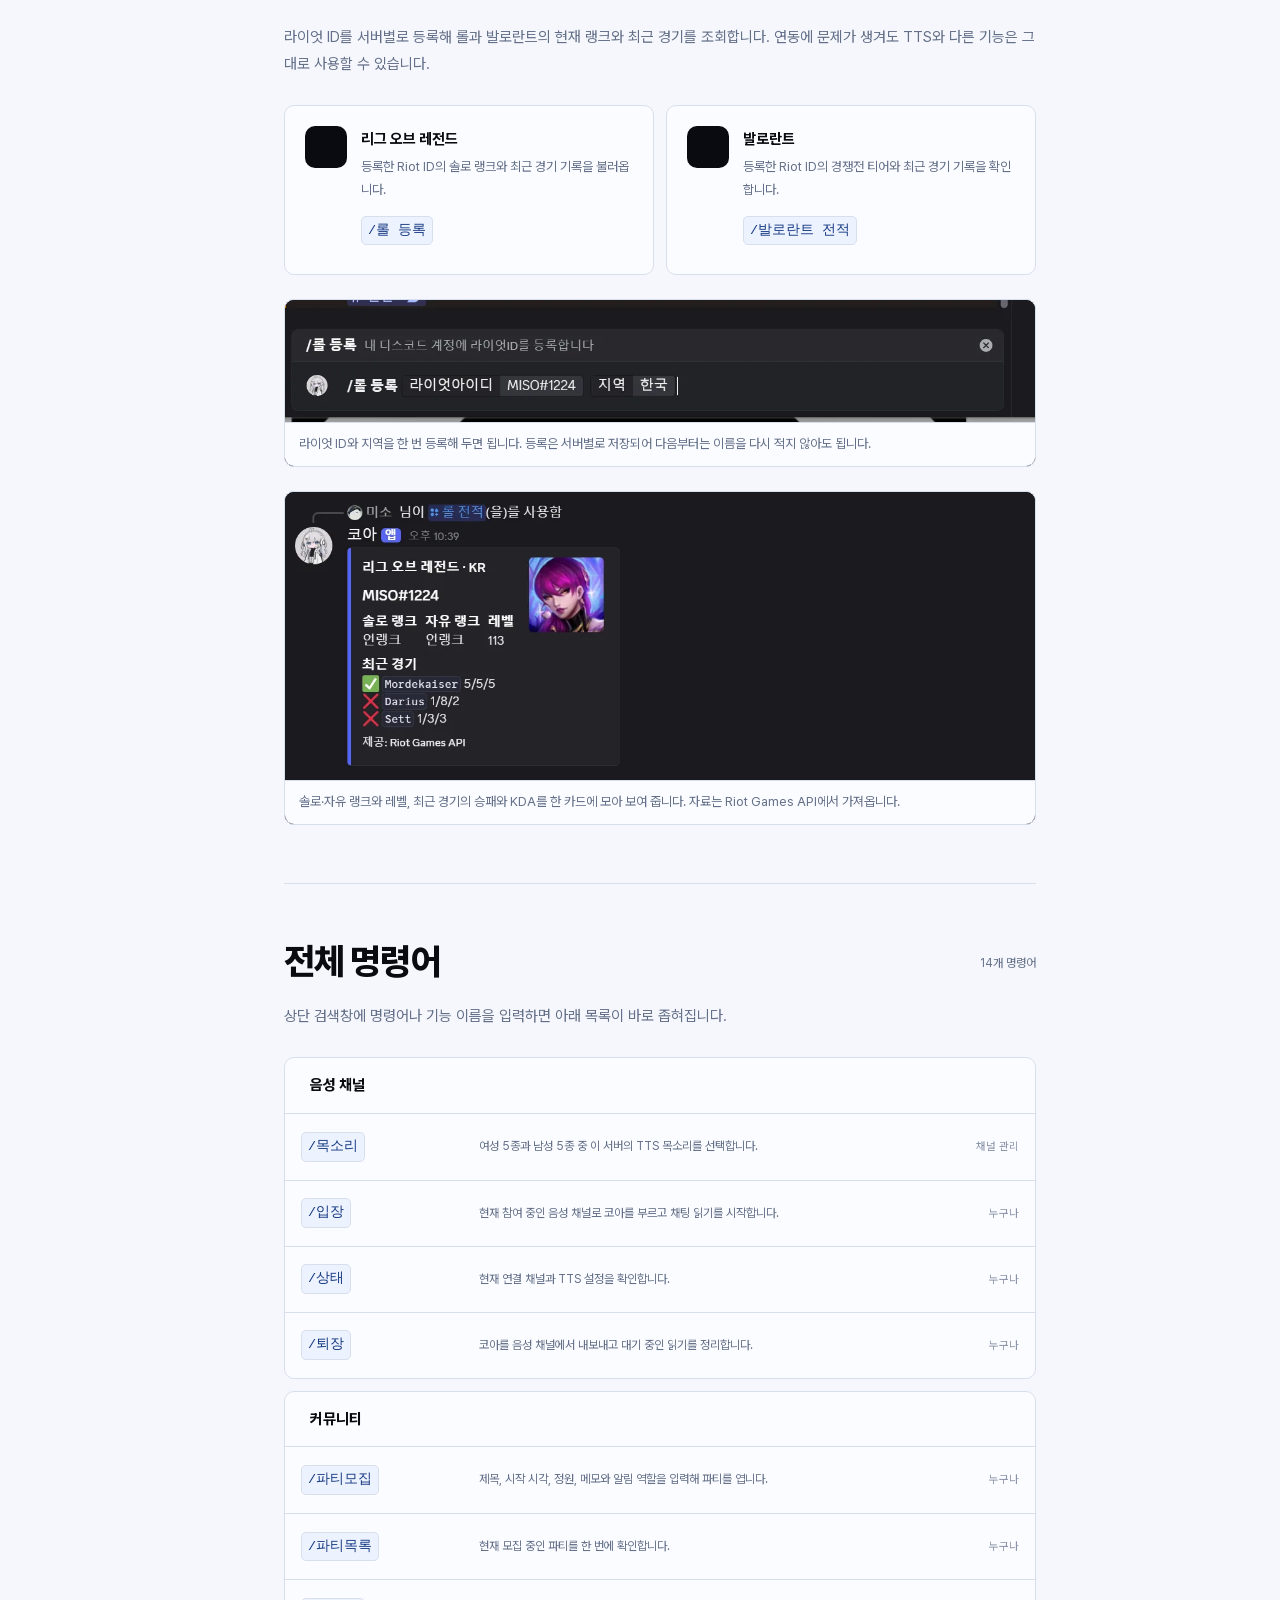
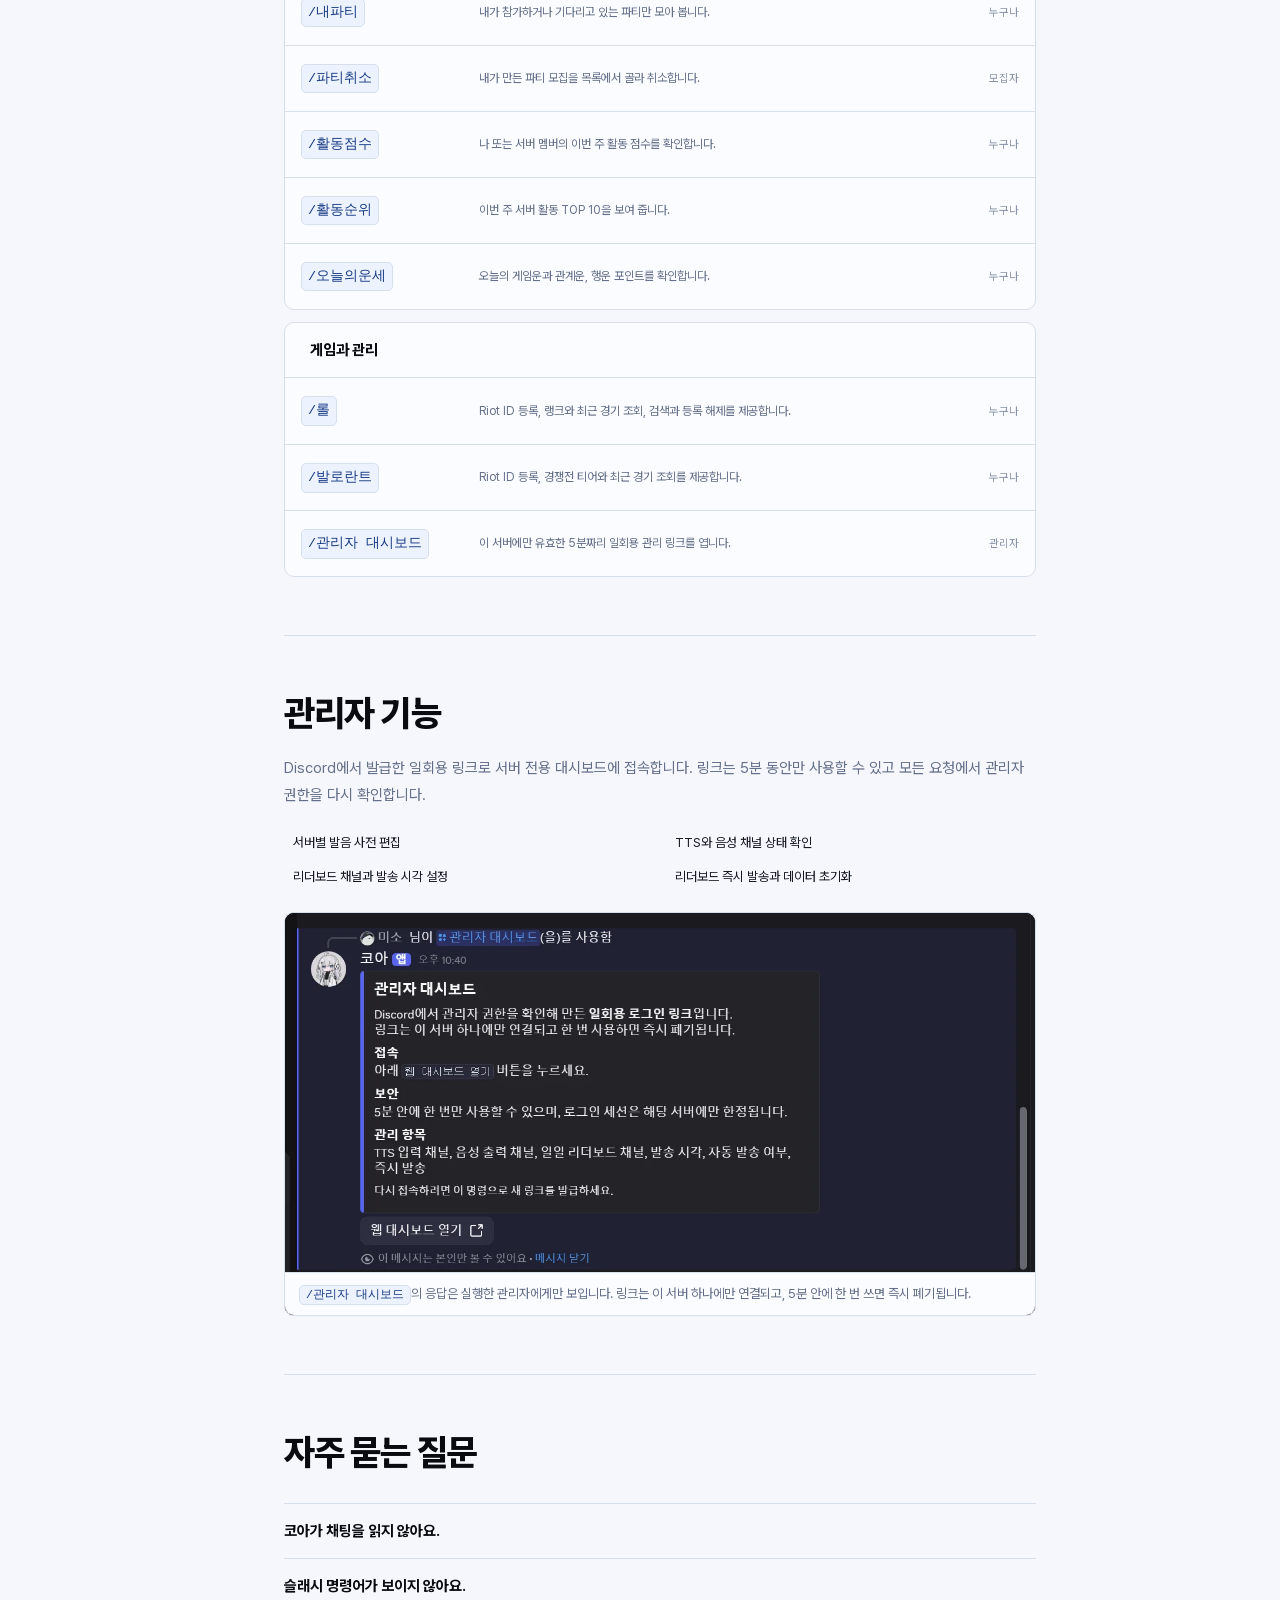
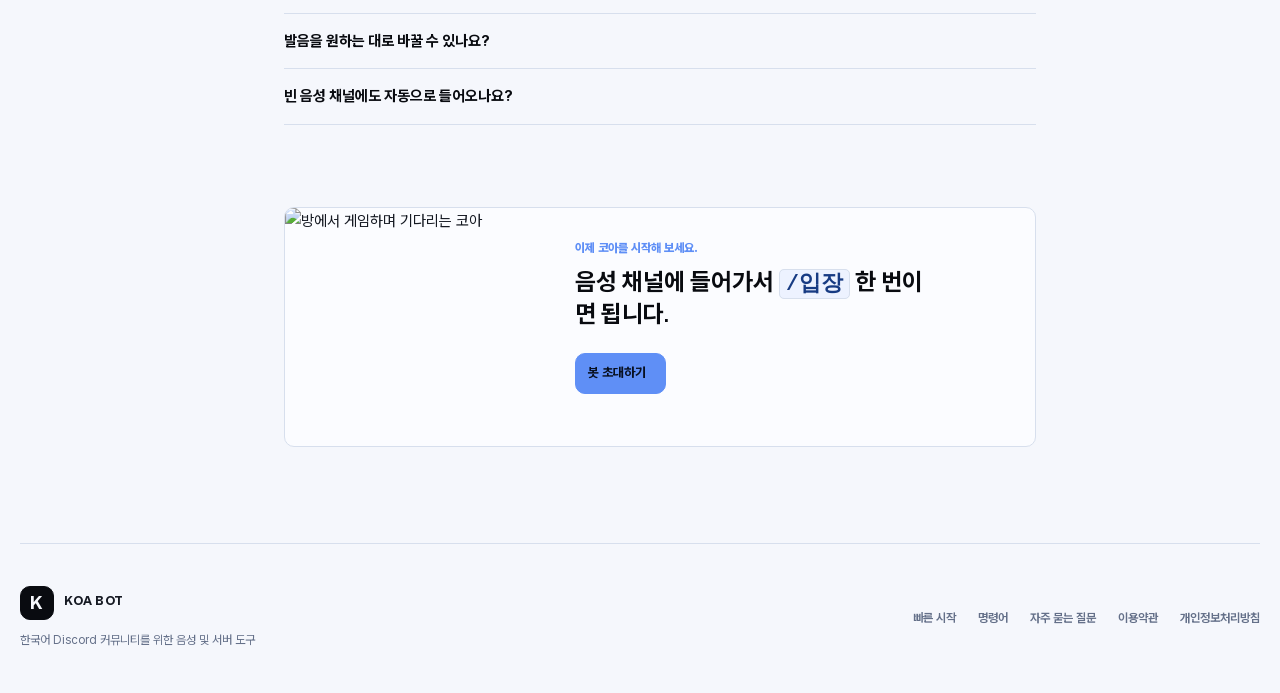
==== commit abeb46d3: "docs(site): 소개 페이지에 실제 화면 캡처를 넣는다 글로만 설명하던 흐름을 실제 Discord 화면으로 보여 준다. 빠른 시작 3단계, 채팅 읽기, 파티 모집(명령어·입력" ====
--- a/site/index.html
+++ b/site/index.html
@@ -169,9 +169,42 @@
               </li>
             </ol>
 
+            <figure class="shot is-narrow">
+              <img
+                src="./assets/koa-shot-voice-channel.webp"
+                alt="Discord 사이드바의 일반 음성 채널에 사용자 한 명이 들어가 있는 모습"
+                width="318"
+                height="202"
+                loading="lazy"
+              />
+              <figcaption><b>1단계.</b> 코아를 부를 음성 채널에 먼저 들어갑니다. 사람이 없는 채널에는 코아가 들어가지 않습니다.</figcaption>
+            </figure>
+
+            <figure class="shot">
+              <img
+                src="./assets/koa-shot-voice-setup.webp"
+                alt="TTS 모드, 음악 모드, 연결 끄기 버튼이 달린 음성 모드 빠른 설정 메시지"
+                width="724"
+                height="634"
+                loading="lazy"
+              />
+              <figcaption><b>2단계.</b> 음성 채널에 들어가면 <b>음성 모드 빠른 설정</b>이 올라옵니다. <code>TTS 모드</code>를 누르면 <code>/입장</code>과 같은 방식으로 연결됩니다.</figcaption>
+            </figure>
+
+            <figure class="shot">
+              <img
+                src="./assets/koa-shot-tts-ready.webp"
+                alt="이제 TEST 채널 채팅을 읽어 준다고 알리는 코아 왔어요 메시지"
+                width="710"
+                height="561"
+                loading="lazy"
+              />
+              <figcaption><b>3단계.</b> 연결이 끝나면 어느 채널의 채팅을 읽는지 알려 줍니다. 이제 평소처럼 대화하면 됩니다.</figcaption>
+            </figure>
+
             <aside class="callout" role="note">
               <i class="ph ph-info"></i>
-              <p><b>버튼으로도 시작할 수 있어요.</b> 음성 채널에 들어갔을 때 표시되는 <code>TTS 켜기</code> 버튼을 누르면 <code>/입장</code>과 같은 방식으로 연결됩니다.</p>
+              <p><b>버튼으로도 시작할 수 있어요.</b> 음성 채널에 들어갔을 때 표시되는 <code>TTS 모드</code> 버튼을 누르면 <code>/입장</code>과 같은 방식으로 연결됩니다.</p>
             </aside>
           </section>
 
@@ -184,6 +217,17 @@
               <li><i class="ph ph-check"></i>일시적인 음성 연결 끊김 자동 복구</li>
               <li><i class="ph ph-check"></i>마지막 사용자가 나가면 대기열 정리 후 자동 퇴장</li>
             </ul>
+
+            <figure class="shot">
+              <img
+                src="./assets/koa-shot-tts-reading.webp"
+                alt="음성 채널에 들어와 있는 코아와 같은 채널 채팅에 올라온 대화"
+                width="1613"
+                height="719"
+                loading="lazy"
+              />
+              <figcaption>코아가 음성 채널에 머무는 동안 같은 채널의 채팅이 올라오는 순서대로 읽힙니다. 읽을 채널을 따로 지정하지 않아도 됩니다.</figcaption>
+            </figure>
           </section>
 
           <section class="guide-section" id="party" aria-labelledby="party-title">
@@ -204,6 +248,39 @@
                 <div><h3>재시작 후 복원</h3><p>봇이 다시 켜져도 열려 있던 파티 모집을 데이터베이스에서 복원합니다.</p></div>
               </article>
             </div>
+
+            <figure class="shot">
+              <img
+                src="./assets/koa-shot-party-command.webp"
+                alt="함께 플레이할 파티원을 모집한다는 설명이 붙은 파티모집 명령어 자동완성"
+                width="1244"
+                height="181"
+                loading="lazy"
+              />
+              <figcaption>채팅창에 <code>/파티모집</code>만 입력하면 됩니다. 옵션을 하나씩 채울 필요가 없습니다.</figcaption>
+            </figure>
+
+            <figure class="shot is-form">
+              <img
+                src="./assets/koa-shot-party-form.webp"
+                alt="제목, 시작, 정원, 메모, 알림 역할 칸으로 이루어진 파티 모집 입력 화면"
+                width="872"
+                height="1303"
+                loading="lazy"
+              />
+              <figcaption>제목만 필수입니다. <b>시작</b>을 비우면 지금 바로, <b>정원</b>을 비우면 인원 제한 없이 열립니다. <b>알림 역할</b>에는 서버가 멘션을 허용해 둔 역할이 나옵니다.</figcaption>
+            </figure>
+
+            <figure class="shot">
+              <img
+                src="./assets/koa-shot-party-reminder.webp"
+                alt="롤 파티 시작까지 30분 이하 남았다고 참가자를 부르는 알림 메시지"
+                width="1228"
+                height="160"
+                loading="lazy"
+              />
+              <figcaption>시작 30분 전이 되면 참가자를 한 번 불러 줍니다. 시작 시각에는 모집이 자동으로 마감됩니다.</figcaption>
+            </figure>
           </section>
 
           <section class="guide-section split-section" id="activity" aria-labelledby="activity-title">
@@ -216,6 +293,17 @@
               <div><b>30%</b><span>메시지 활동</span></div>
               <div><b>KST</b><span>매주 금요일 00:00 초기화</span></div>
             </div>
+            <figure class="shot">
+              <img
+                src="./assets/koa-shot-leaderboard.webp"
+                alt="음성 시간과 메시지 수를 합산한 점수로 정렬된 이번 주 활동 리더보드"
+                width="1230"
+                height="467"
+                loading="lazy"
+              />
+              <figcaption>음성 시간과 메시지 수를 각각 서버 1위 기준 100%로 환산해 합산합니다. 점수 기준을 함께 적어 두어 순위가 왜 그렇게 나왔는지 바로 알 수 있습니다.</figcaption>
+            </figure>
+
             <p class="sub-note"><code>/오늘의운세</code>는 날짜와 사용자 ID를 기준으로 같은 날에는 같은 게임운과 관계운을 보여 주는 오락 기능입니다.</p>
           </section>
 
@@ -233,6 +321,28 @@
                 <div><h3>발로란트</h3><p>등록한 Riot ID의 경쟁전 티어와 최근 경기 기록을 확인합니다.</p><code>/발로란트 전적</code></div>
               </article>
             </div>
+
+            <figure class="shot">
+              <img
+                src="./assets/koa-shot-lol-register.webp"
+                alt="라이엇 아이디와 지역을 입력하는 롤 등록 명령어"
+                width="1287"
+                height="210"
+                loading="lazy"
+              />
+              <figcaption>라이엇 ID와 지역을 한 번 등록해 두면 됩니다. 등록은 서버별로 저장되어 다음부터는 이름을 다시 적지 않아도 됩니다.</figcaption>
+            </figure>
+
+            <figure class="shot">
+              <img
+                src="./assets/koa-shot-lol-profile.webp"
+                alt="솔로 랭크, 자유 랭크, 레벨과 최근 세 경기 결과를 보여 주는 롤 전적 카드"
+                width="1202"
+                height="462"
+                loading="lazy"
+              />
+              <figcaption>솔로·자유 랭크와 레벨, 최근 경기의 승패와 KDA를 한 카드에 모아 보여 줍니다. 자료는 Riot Games API에서 가져옵니다.</figcaption>
+            </figure>
           </section>
 
           <section class="guide-section" id="commands" aria-labelledby="commands-title">
@@ -288,6 +398,17 @@
               <li><i class="ph ph-check"></i>리더보드 채널과 발송 시각 설정</li>
               <li><i class="ph ph-check"></i>리더보드 즉시 발송과 데이터 초기화</li>
             </ul>
+
+            <figure class="shot">
+              <img
+                src="./assets/koa-shot-admin-dashboard.webp"
+                alt="일회용 로그인 링크와 웹 대시보드 열기 버튼을 안내하는 관리자 대시보드 메시지"
+                width="1275"
+                height="609"
+                loading="lazy"
+              />
+              <figcaption><code>/관리자 대시보드</code>의 응답은 실행한 관리자에게만 보입니다. 링크는 이 서버 하나에만 연결되고, 5분 안에 한 번 쓰면 즉시 폐기됩니다.</figcaption>
+            </figure>
           </section>
 
           <section class="guide-section" id="faq" aria-labelledby="faq-title">
--- a/site/styles.css
+++ b/site/styles.css
@@ -674,6 +674,50 @@
   object-fit: cover;
 }
 
+/* 실제 화면 캡처. Discord 다크 UI 라서 밝은 테마에서도 어두운 판 위에 얹는다 —
+   흰 배경에 그냥 놓으면 캡처 가장자리가 어디까지인지 안 보인다. */
+.shot {
+  margin: 24px 0 0;
+  overflow: hidden;
+  border: 1px solid var(--line);
+  border-radius: var(--radius);
+  background: #0c111c;
+}
+
+.shot img {
+  display: block;
+  width: 100%;
+  height: auto;
+}
+
+.shot figcaption {
+  padding: 11px 14px;
+  border-top: 1px solid var(--line);
+  background: var(--surface);
+  color: var(--muted);
+  font-size: 13px;
+  line-height: 1.6;
+}
+
+.shot figcaption b {
+  color: var(--ink);
+  font-weight: 700;
+}
+
+/* 원본이 작은 캡처는 늘리지 않는다. 늘리면 글자가 뭉개져서 못 읽는다. */
+.shot.is-narrow {
+  max-width: 340px;
+}
+
+.shot.is-form {
+  max-width: 470px;
+}
+
+/* 2단 구성 섹션에서는 캡처가 한쪽 칸에 갇히지 않게 전체 폭을 쓴다. */
+.split-section > .shot {
+  grid-column: 1 / -1;
+}
+
 .guide-section {
   padding-top: 58px;
   scroll-margin-top: calc(var(--header-height) + 20px);
